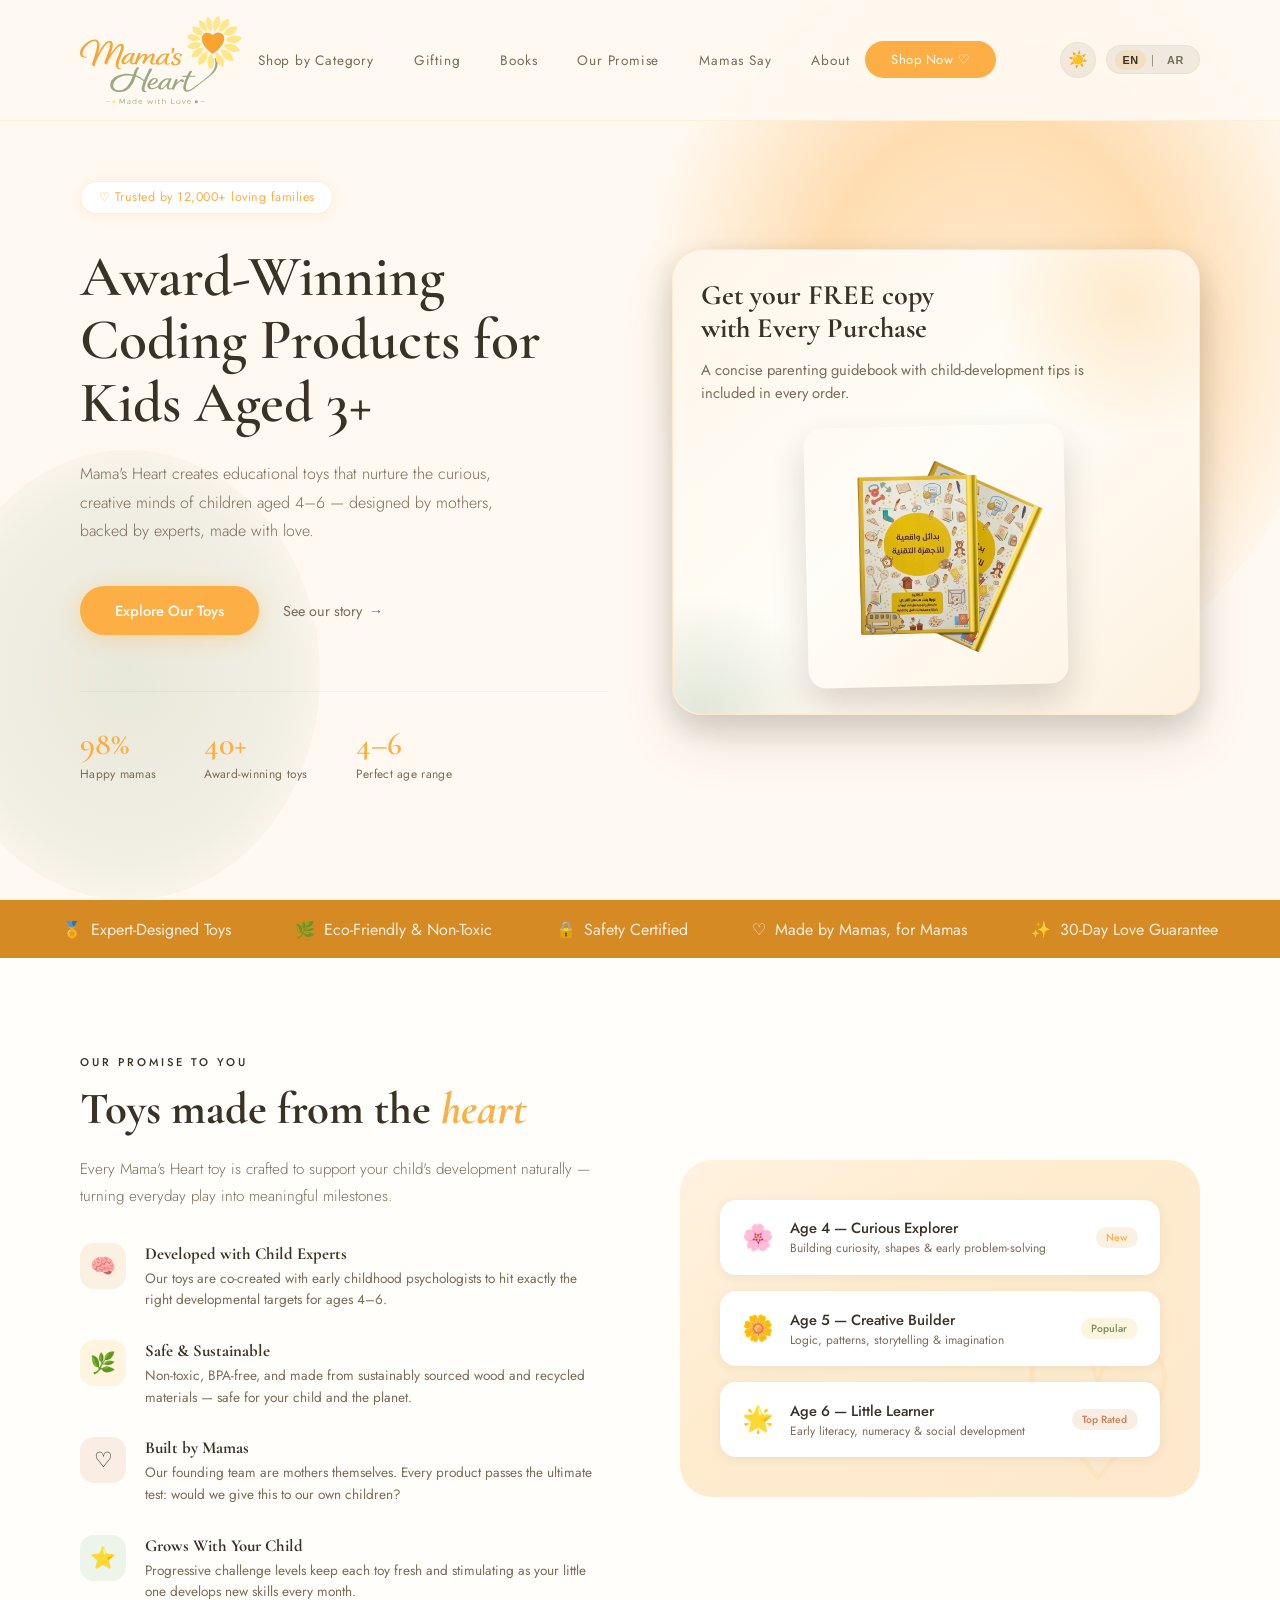
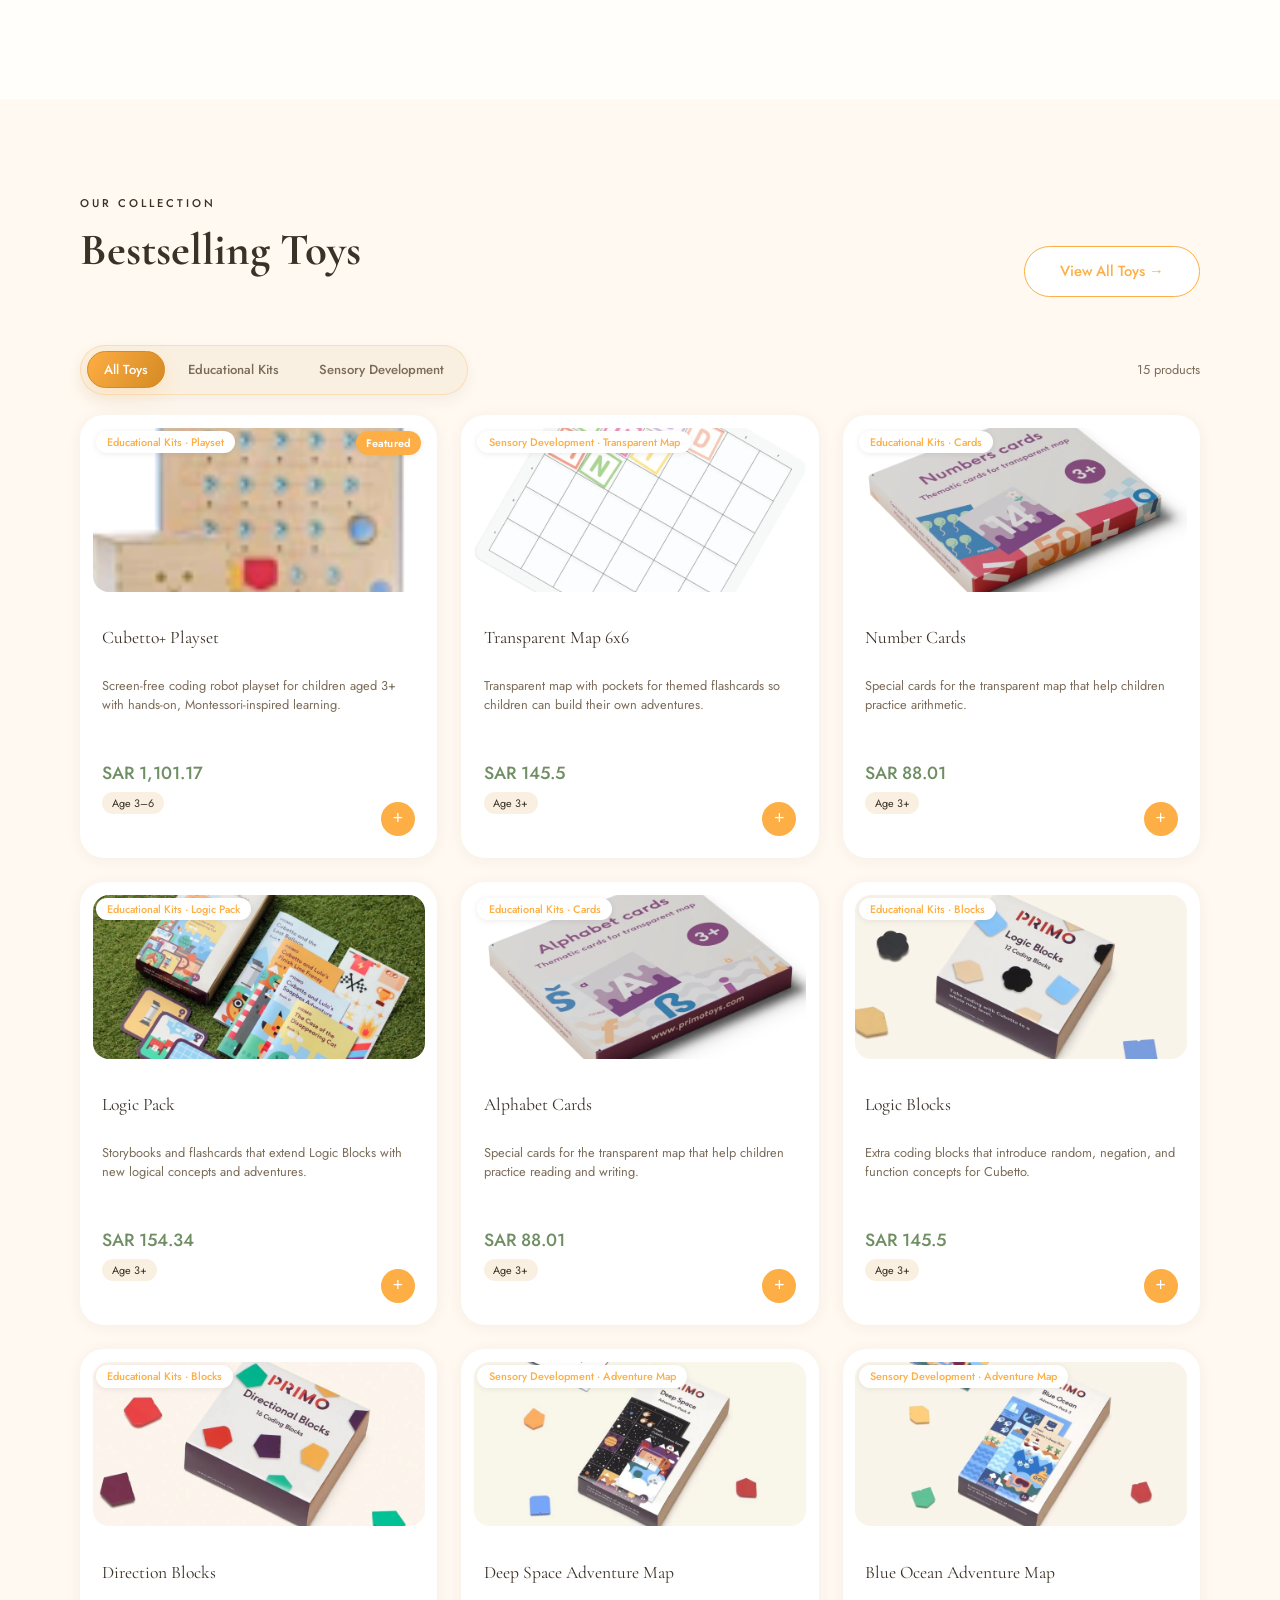
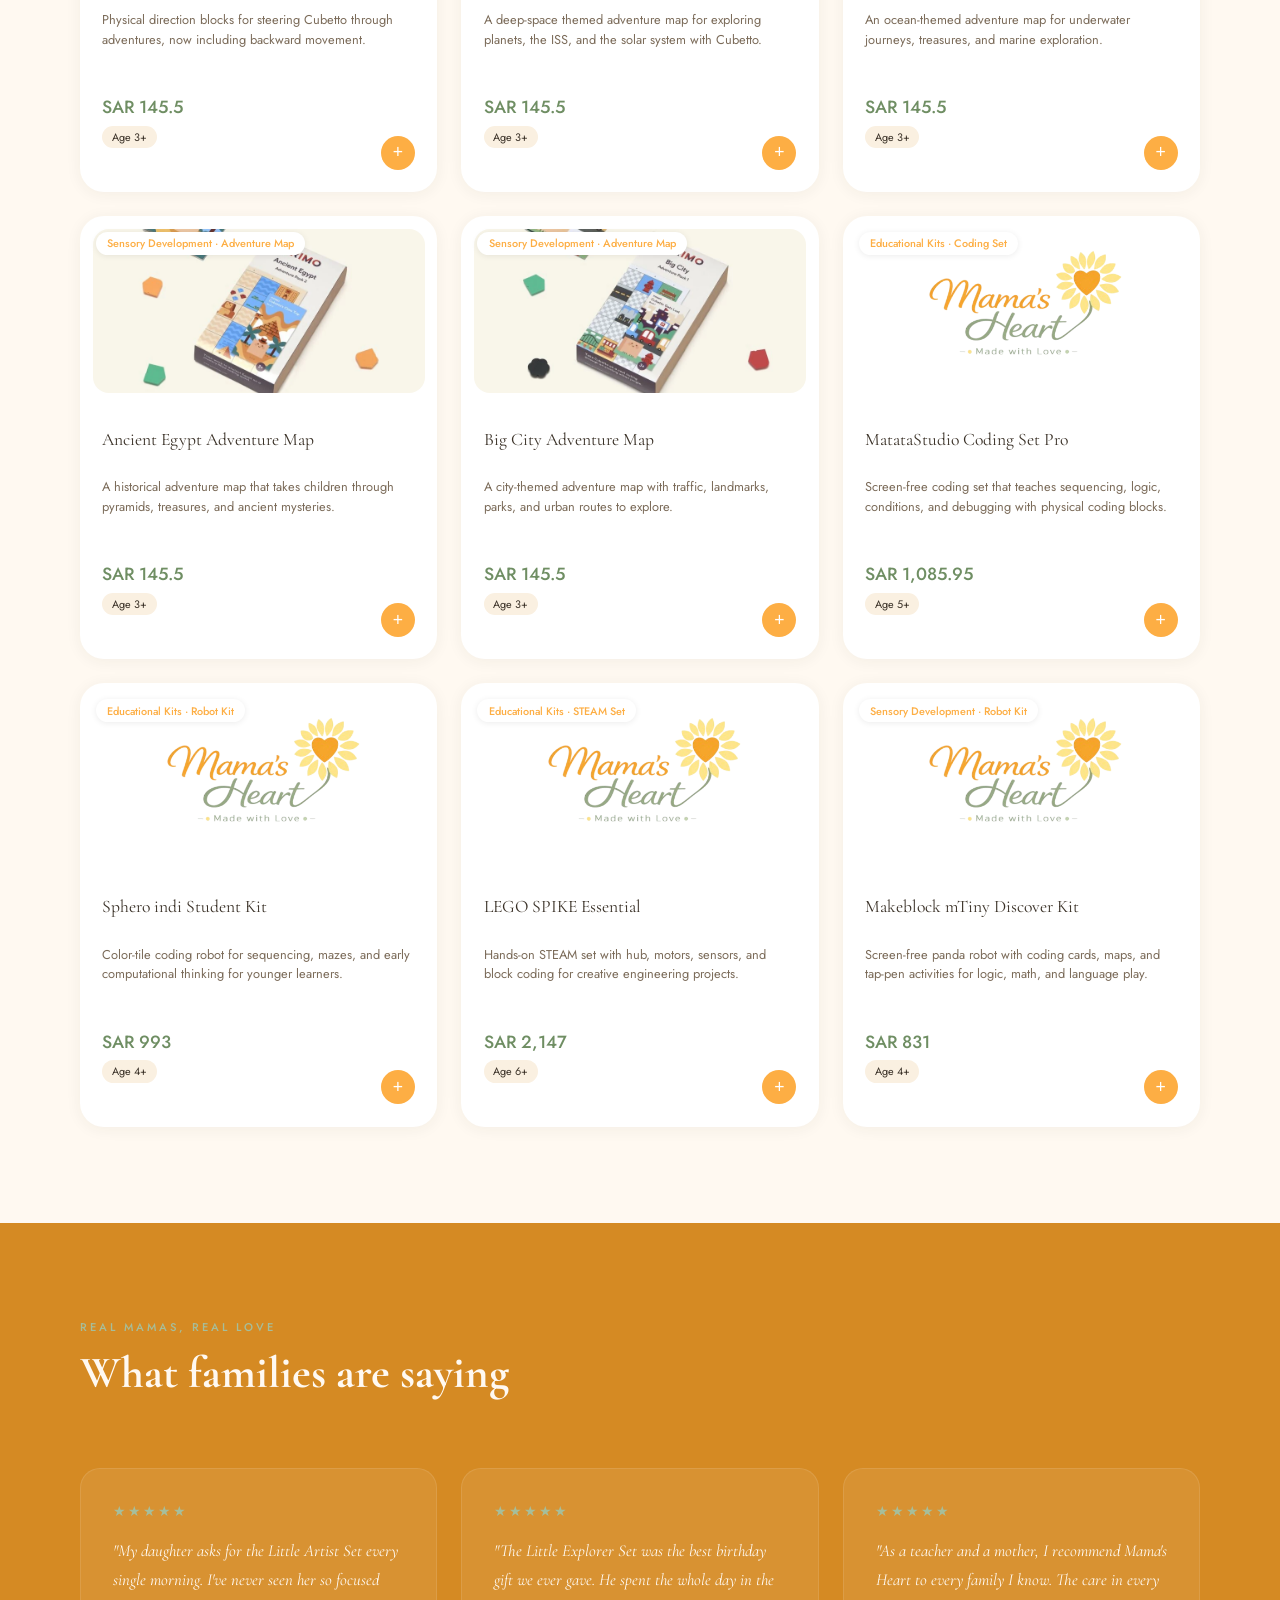
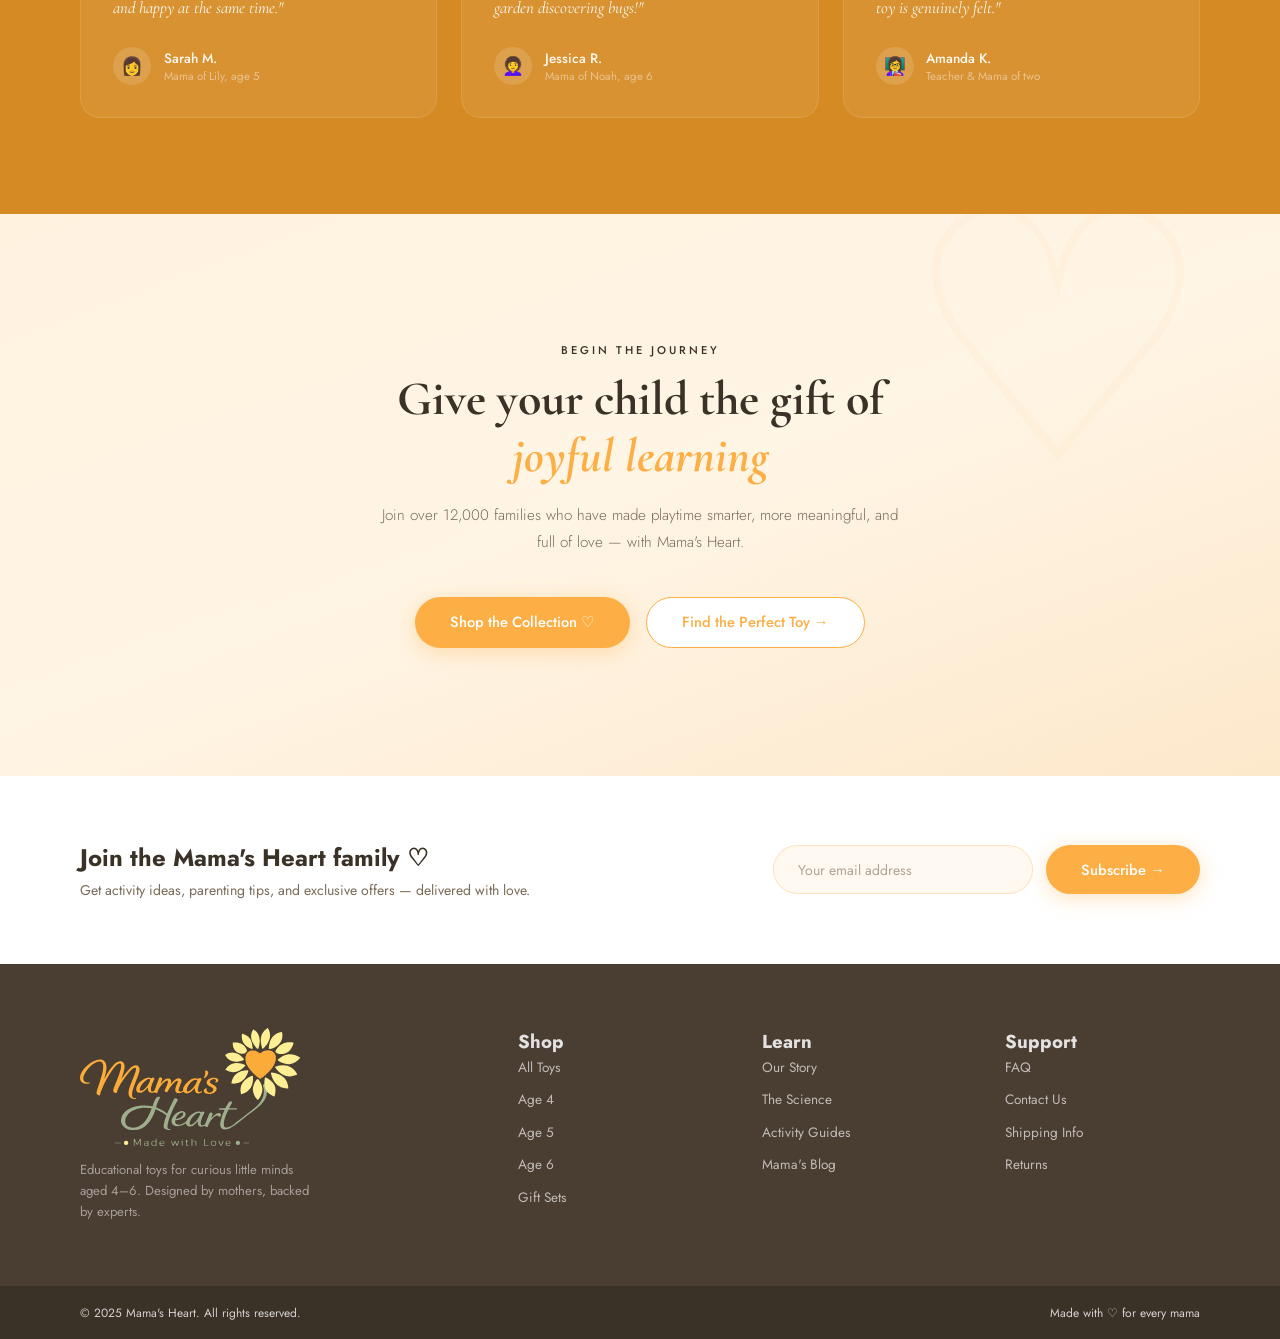
==== index.html @ 73efa69c "Make hero book promo content fully config/i18n-driven" ====
<!DOCTYPE html>
<html lang="en">
<head>
<meta charset="UTF-8"/>
<meta name="viewport" content="width=device-width, initial-scale=1.0"/>
<meta id="metaDescription" name="description" content="Mama's Heart creates expert-designed educational toys for children ages 4–6, made with love to support creativity, learning, and joyful development."/>
<meta id="metaOgTitle" property="og:title" content="Mama's Heart — Made with Love"/>
<meta id="metaOgDescription" property="og:description" content="Discover educational toys for ages 4–6 designed by mothers and backed by child development experts."/>
<meta property="og:type" content="website"/>
<meta property="og:url" content="https://mamas-heart-og.github.io/mamas-heart-og/"/>
<meta property="og:image" content="https://mamas-heart-og.github.io/mamas-heart-og/assets/img/og-cover.jpg"/>
<title id="pageTitle">Mama's Heart — Made with Love</title>
<link href="https://fonts.googleapis.com/css2?family=Cairo:wght@400;500;600;700&family=Cormorant+Garamond:ital,wght@0,400;0,600;1,400;1,600&family=Jost:wght@300;400;500&display=swap" rel="stylesheet"/>
<link rel="stylesheet" href="./assets/css/styles.css">
</head>
<body>

<!-- NAV -->
<nav>
  <!-- BRAND LOGO -->
  <div class="logo-svg">
    <div>
      <picture>
        <source srcset="./assets/img/logo/mama-heart-logo.svg" type="image/svg+xml">
        <img class="logo-img" src="./assets/img/logo/mama-heart-logo.png" alt="Mama's Heart logo">
      </picture>
    </div>
  </div>
  <ul class="nav-links">
    <li><a href="#products" data-i18n="nav.shopByCategory">Shop by Category</a></li>
    <li><a href="#products" data-i18n="nav.gifting">Gifting</a></li>
    <li><a href="#products" data-i18n="nav.books">Books</a></li>
    <li><a href="#why" data-i18n="nav.ourPromise">Our Promise</a></li>
    <li><a href="#testimonials" data-i18n="nav.mamasSay">Mamas Say</a></li>
    <li><a href="#cta" data-i18n="nav.about">About</a></li>
  </ul>
  <button class="nav-cta" data-i18n="nav.shopNow">Shop Now ♡</button>
  <div class="nav-utilities">
    <button class="dark-mode-toggle" id="darkModeToggle" aria-label="Toggle dark mode">
      <span class="toggle-icon">☀</span>
    </button>
    <div class="language-toggle" id="languageToggle" role="group" aria-label="Language switcher" data-i18n-aria-label="nav.languageSwitcher">
      <button class="language-option is-active" type="button" data-lang="en" aria-pressed="true">EN</button>
      <span aria-hidden="true">|</span>
      <button class="language-option" type="button" data-lang="ar" aria-pressed="false">AR</button>
    </div>
    <button class="hamburger" id="hamburger" aria-label="Open menu" data-i18n-aria-label="nav.openMenu">
      <span></span><span></span><span></span>
    </button>
  </div>
</nav>

<!-- MOBILE MENU -->
<div class="mobile-menu" id="mobileMenu">
  <a href="#products" class="mobile-link" data-i18n="nav.shopByCategory">Shop by Category</a>
  <a href="#products" class="mobile-link" data-i18n="nav.gifting">Gifting</a>
  <a href="#products" class="mobile-link" data-i18n="nav.books">Books</a>
  <a href="#why"      class="mobile-link" data-i18n="nav.ourPromise">Our Promise</a>
  <a href="#testimonials" class="mobile-link" data-i18n="nav.mamasSay">Mamas Say</a>
  <a href="#cta"      class="mobile-link" data-i18n="nav.about">About</a>
  <button class="btn-primary" data-i18n="nav.shopNow">Shop Now ♡</button>
</div>

<!-- HERO -->
<section class="hero">
  <div class="hero-content">
    <div class="hero-badge" data-i18n="hero.badge">♡ Trusted by 12,000+ loving families</div>
    <h1 data-i18n="hero.title">Award-Winning Coding Products for Kids Aged 3+</h1>
    <p class="hero-sub" data-i18n="hero.subtitle">Mama's Heart creates educational toys that nurture the curious, creative minds of children aged 4–6 — designed by mothers, backed by experts, made with love.</p>
    <div class="hero-actions">
      <button class="btn-primary" data-i18n="hero.actions.explore">Explore Our Toys</button>
      <button class="btn-ghost" data-i18n="hero.actions.story">See our story</button>
    </div>
    <div class="hero-stats">
      <div>
        <div class="stat-num">98%</div>
        <div class="stat-label" data-i18n="hero.stats.happyMamas">Happy mamas</div>
      </div>
      <div>
        <div class="stat-num">40+</div>
        <div class="stat-label" data-i18n="hero.stats.awardWinning">Award-winning toys</div>
      </div>
      <div>
        <div class="stat-num">4–6</div>
        <div class="stat-label" data-i18n="hero.stats.ageRange">Perfect age range</div>
      </div>
    </div>
  </div>

  <div id="heroBookPromo" class="hero-visual" role="complementary" data-i18n-aria-label="hero.freeBook.ariaLabel" aria-label="">
    <article class="hero-book-promo">
      <h2 class="hero-book-promo-title" data-i18n="hero.freeBook.title"></h2>
      <p id="heroBookPromoSubtitle" class="hero-book-promo-subtitle" data-i18n="hero.freeBook.subtitle"></p>
      <img
        id="heroBookPromoImage"
        class="hero-book-promo-image"
        src=""
        alt=""
        data-i18n-alt="hero.freeBook.imageAlt"
        loading="lazy"
      >
    </article>
  </div>
</section>

<!-- TRUST BAR -->
<div class="trust-bar">
  <div class="trust-item"><span>🏅</span> <span data-i18n="trust.expertDesigned">Expert-Designed Toys</span></div>
  <div class="trust-item"><span>🌿</span> <span data-i18n="trust.ecoFriendly">Eco-Friendly & Non-Toxic</span></div>
  <div class="trust-item"><span>🔒</span> <span data-i18n="trust.safetyCertified">Safety Certified</span></div>
  <div class="trust-item"><span>♡</span> <span data-i18n="trust.madeByMamas">Made by Mamas, for Mamas</span></div>
  <div class="trust-item"><span>✨</span> <span data-i18n="trust.guarantee">30-Day Love Guarantee</span></div>
</div>

<!-- WHY US -->
<section class="why-us" id="why">
  <div>
    <div class="section-tag" data-i18n="why.tag">Our Promise to You</div>
    <h2 class="section-title" data-i18n-html="why.title">Toys made from the <em class="accent-emphasis">heart</em></h2>
    <p class="section-sub" data-i18n="why.subtitle">Every Mama's Heart toy is crafted to support your child's development naturally — turning everyday play into meaningful milestones.</p>
    <div class="why-features">
      <div class="why-feature">
        <div class="why-icon mauve">🧠</div>
        <div>
          <h4 data-i18n="why.features.experts.title">Developed with Child Experts</h4>
          <p data-i18n="why.features.experts.description">Our toys are co-created with early childhood psychologists to hit exactly the right developmental targets for ages 4–6.</p>
        </div>
      </div>
      <div class="why-feature">
        <div class="why-icon gold">🌿</div>
        <div>
          <h4 data-i18n="why.features.safe.title">Safe & Sustainable</h4>
          <p data-i18n="why.features.safe.description">Non-toxic, BPA-free, and made from sustainably sourced wood and recycled materials — safe for your child and the planet.</p>
        </div>
      </div>
      <div class="why-feature">
        <div class="why-icon rose">♡</div>
        <div>
          <h4 data-i18n="why.features.built.title">Built by Mamas</h4>
          <p data-i18n="why.features.built.description">Our founding team are mothers themselves. Every product passes the ultimate test: would we give this to our own children?</p>
        </div>
      </div>
      <div class="why-feature">
        <div class="why-icon sage">⭐</div>
        <div>
          <h4 data-i18n="why.features.grows.title">Grows With Your Child</h4>
          <p data-i18n="why.features.grows.description">Progressive challenge levels keep each toy fresh and stimulating as your little one develops new skills every month.</p>
        </div>
      </div>
    </div>
  </div>
  <div class="why-visual">
    <div class="age-card">
      <div class="age-emoji">🌸</div>
      <div class="age-info">
        <h5 data-i18n="why.ages.age4.title">Age 4 — Curious Explorer</h5>
        <p data-i18n="why.ages.age4.description">Building curiosity, shapes & early problem-solving</p>
      </div>
      <div class="age-badge mauve" data-i18n="why.ages.age4.badge">New</div>
    </div>
    <div class="age-card">
      <div class="age-emoji">🌼</div>
      <div class="age-info">
        <h5 data-i18n="why.ages.age5.title">Age 5 — Creative Builder</h5>
        <p data-i18n="why.ages.age5.description">Logic, patterns, storytelling & imagination</p>
      </div>
      <div class="age-badge gold" data-i18n="why.ages.age5.badge">Popular</div>
    </div>
    <div class="age-card">
      <div class="age-emoji">🌟</div>
      <div class="age-info">
        <h5 data-i18n="why.ages.age6.title">Age 6 — Little Learner</h5>
        <p data-i18n="why.ages.age6.description">Early literacy, numeracy & social development</p>
      </div>
      <div class="age-badge rose" data-i18n="why.ages.age6.badge">Top Rated</div>
    </div>
  </div>
</section>

<!-- PRODUCTS -->
<section class="products" id="products">
  <div class="products-header">
    <div>
      <div class="section-tag" data-i18n="products.sectionTag">Our Collection</div>
      <h2 class="section-title" data-i18n="products.title">Bestselling Toys</h2>
    </div>
    <button class="btn-outline" data-i18n="products.viewAll">View All Toys →</button>
  </div>
  <div class="product-filter-shell">
    <div class="product-filters" id="productFilters" role="tablist" aria-label="Product categories" data-i18n-aria-label="products.categoriesLabel"></div>
    <span class="filter-count" id="filterCount" aria-live="polite"></span>
  </div>
  <!-- PRODUCTS GRID -->
  <div class="products-grid" id="productsGrid" aria-live="polite" aria-busy="true"></div>
</section>

<!-- TESTIMONIALS -->
<section class="testimonials" id="testimonials">
  <div class="t-header">
    <div>
      <div class="section-tag" data-i18n="testimonials.tag">Real Mamas, Real Love</div>
      <h2 class="section-title" data-i18n="testimonials.title">What families are saying</h2>
    </div>
  </div>
  <div class="testimonials-grid">
    <div class="testimonial-card">
      <div class="stars">★★★★★</div>
      <div class="testimonial-text" data-i18n="testimonials.items.sarah.text">"My daughter asks for the Little Artist Set every single morning. I've never seen her so focused and happy at the same time."</div>
      <div class="testimonial-author">
        <div class="author-avatar">👩</div>
        <div><div class="author-name">Sarah M.</div><div class="author-role" data-i18n="testimonials.items.sarah.role">Mama of Lily, age 5</div></div>
      </div>
    </div>
    <div class="testimonial-card">
      <div class="stars">★★★★★</div>
      <div class="testimonial-text" data-i18n="testimonials.items.jessica.text">"The Little Explorer Set was the best birthday gift we ever gave. He spent the whole day in the garden discovering bugs!"</div>
      <div class="testimonial-author">
        <div class="author-avatar">👩‍🦱</div>
        <div><div class="author-name">Jessica R.</div><div class="author-role" data-i18n="testimonials.items.jessica.role">Mama of Noah, age 6</div></div>
      </div>
    </div>
    <div class="testimonial-card">
      <div class="stars">★★★★★</div>
      <div class="testimonial-text" data-i18n="testimonials.items.amanda.text">"As a teacher and a mother, I recommend Mama's Heart to every family I know. The care in every toy is genuinely felt."</div>
      <div class="testimonial-author">
        <div class="author-avatar">👩‍🏫</div>
        <div><div class="author-name">Amanda K.</div><div class="author-role" data-i18n="testimonials.items.amanda.role">Teacher & Mama of two</div></div>
      </div>
    </div>
  </div>
</section>

<!-- CTA -->
<section class="cta-section" id="cta">
  <div class="section-tag" data-i18n="cta.tag">Begin the journey</div>
  <h2 class="section-title" data-i18n-html="cta.title">Give your child the gift of <em class="accent-emphasis">joyful learning</em></h2>
  <p class="section-sub" data-i18n="cta.subtitle">Join over 12,000 families who have made playtime smarter, more meaningful, and full of love — with Mama's Heart.</p>
  <div class="cta-actions">
    <button class="btn-primary" data-i18n="cta.actions.shop">Shop the Collection ♡</button>
    <button class="btn-outline" data-i18n="cta.actions.find">Find the Perfect Toy →</button>
  </div>
</section>

<!-- NEWSLETTER -->
<div class="newsletter">
  <div>
    <h2 data-i18n="newsletter.title">Join the Mama's Heart family ♡</h2>
    <p data-i18n="newsletter.subtitle">Get activity ideas, parenting tips, and exclusive offers — delivered with love.</p>
  </div>
  <div class="newsletter-form">
    <input type="email" placeholder="Your email address" data-i18n-placeholder="newsletter.emailPlaceholder"/>
    <button class="btn-primary newsletter-subscribe" data-i18n="newsletter.subscribe">Subscribe →</button>
  </div>
</div>

<!-- FOOTER -->
<footer>
  <div class="footer-brand">
    <picture>
          <source srcset="./assets/img/logo/mama-heart-logo.svg" type="image/svg+xml">
          <img class="logo-img logo-img-footer" src="./assets/img/logo/mama-heart-logo.png" alt="Mama's Heart logo">
        </picture>
    <p data-i18n="footer.description">Educational toys for curious little minds aged 4–6. Designed by mothers, backed by experts.</p>
  </div>
  <div class="footer-col">
    <h3 data-i18n="footer.shop.title">Shop</h3>
    <ul>
      <li><a href="#products" data-i18n="footer.shop.allToys">All Toys</a></li>
      <li><a href="#products" data-i18n="footer.shop.age4">Age 4</a></li>
      <li><a href="#products" data-i18n="footer.shop.age5">Age 5</a></li>
      <li><a href="#products" data-i18n="footer.shop.age6">Age 6</a></li>
      <li><a href="#products" data-i18n="footer.shop.giftSets">Gift Sets</a></li>
    </ul>
  </div>
  <div class="footer-col">
    <h3 data-i18n="footer.learn.title">Learn</h3>
    <ul>
      <li><a href="#cta" data-i18n="footer.learn.ourStory">Our Story</a></li>
      <li><a href="#why" data-i18n="footer.learn.theScience">The Science</a></li>
      <li><a href="#cta" data-i18n="footer.learn.activityGuides">Activity Guides</a></li>
      <li><a href="#testimonials" data-i18n="footer.learn.blog">Mama's Blog</a></li>
    </ul>
  </div>
  <div class="footer-col">
    <h3 data-i18n="footer.support.title">Support</h3>
    <ul>
      <li><a href="#cta" data-i18n="footer.support.faq">FAQ</a></li>
      <li><a href="#cta" data-i18n="footer.support.contact">Contact Us</a></li>
      <li><a href="#cta" data-i18n="footer.support.shipping">Shipping Info</a></li>
      <li><a href="#cta" data-i18n="footer.support.returns">Returns</a></li>
    </ul>
  </div>
</footer>
<div class="footer-bottom">
  <p data-i18n="footer.bottom.rights">© 2025 Mama's Heart. All rights reserved.</p>
  <p class="footer-hearts" data-i18n="footer.bottom.madeWithLove">Made with ♡ for every mama</p>
</div>


  <script src="./assets/js/main.js" defer></script>
</body>
</html>
---- assets/css/styles.css ----
:root {
    /* Brand — Sunflower Orange + subtle logo green */
    --brand-primary: #FDAE44;
    --brand-primary-dark: #D58A23;
    --brand-primary-light: #FFD08A;
    --brand-accent: #6F8E63;
    --brand-accent-light: #A6BE9B;
    --brand-rose: #CE7D58;

    /* Neutrals */
    --neutral-cream: #FFF9F1;
    --neutral-warm-white: #FFFEFB;
    --neutral-white: #FFFFFF;
    --neutral-blush: #FAF0E1;
    --neutral-ink: #3A3127;
    --neutral-ink-soft: #7B6B59;

    /* Semantic text/background tokens */
    --text-primary: var(--neutral-ink);
    --text-secondary: var(--neutral-ink-soft);
    --text-on-dark: #FFFFFF;
    --bg-page: var(--neutral-cream);
    --bg-surface: var(--neutral-white);
    --bg-surface-warm: var(--neutral-warm-white);
    --bg-section-muted: var(--neutral-blush);
    --border-subtle: rgba(253,174,68,0.14);
    --border-soft: rgba(253,174,68,0.22);
    --border-input: rgba(253,174,68,0.28);
    --overlay-brand-soft: rgba(253,174,68,0.11);
    --overlay-brand-medium: rgba(253,174,68,0.18);
    --overlay-brand-strong: rgba(253,174,68,0.35);
    --overlay-brand-deep: rgba(213,138,35,0.3);
    --overlay-brand-hero: rgba(255,249,241,0.92);
    --overlay-brand-glow: rgba(253,174,68,0.09);
    --overlay-dark-soft: rgba(58,49,39,0.08);
    --overlay-dark-card: rgba(58,49,39,0.07);
    --overlay-dark-medium: rgba(58,49,39,0.14);
    --overlay-dark-light: rgba(58,49,39,0.06);
    --overlay-dark-strong: rgba(58,49,39,0.13);
    --overlay-white-soft: rgba(255,255,255,0.07);
    --overlay-white-border: rgba(255,255,255,0.1);
    --overlay-white-hover: rgba(255,255,255,0.12);
    --overlay-white-chip: rgba(255,255,255,0.13);
    --overlay-surface-shadow: rgba(0,0,0,0.08);
    --overlay-black-soft: rgba(0,0,0,0.25);
    --text-on-dark-muted: rgba(255,255,255,0.85);
    --text-on-dark-subtle: rgba(255,255,255,0.65);
    --text-on-dark-faint: rgba(255,255,255,0.5);
    --text-on-dark-softer: rgba(255,255,255,0.45);
    --text-on-dark-dim: rgba(255,255,255,0.4);
    --text-on-dark-quiet: rgba(255,255,255,0.3);
    --text-on-dark-section: rgba(255,255,255,0.7);

    --hero-glow-primary: #FFECCF;
    --hero-glow-secondary: #FFDDB1;
    --hero-accent-soft: rgba(111,142,99,0.16);
    --hero-accent-faint: rgba(111,142,99,0.09);
    --badge-mauve-bg: #FBF1E2;
    --badge-gold-bg: #FFF4DE;
    --badge-rose-bg: #FAEDE4;
    --badge-sage-bg: #EDF4E9;
    --gradient-warm-start: #FFF2DF;
    --gradient-warm-end: #FDE8CB;
    --cta-gradient-mid: #FFF5E5;
    --product-p1-start: #FFF0DD;
    --product-p1-end: #FFE2C0;
    --product-p2-start: #FFF5E8;
    --product-p2-end: #FFECD4;
    --product-p3-start: #F4F6EC;
    --product-p3-end: #E8EEDC;
    --product-p4-start: #EEF5EE;
    --product-p4-end: #DDEADB;
    --product-p5-start: #FAEFE5;
    --product-p5-end: #F3DEC9;
    --product-p6-start: #F6F8ED;
    --product-p6-end: #E7EDD9;
    --footer-bg: #4A3D32;
    --footer-bottom-bg: #3A3127;
    --footer-bottom-text: rgba(255,255,255,0.78);
    --theme-toggle-dark-bg: rgba(255, 236, 207, 0.18);
    --theme-toggle-dark-border: rgba(255, 208, 138, 0.62);
    --theme-toggle-dark-ring: rgba(255, 208, 138, 0.28);
    --theme-toggle-dark-glow: rgba(255, 221, 177, 0.18);
    --theme-toggle-dark-hover-bg: rgba(255, 236, 207, 0.26);
    --theme-toggle-dark-hover-border: rgba(255, 208, 138, 0.8);
    --theme-toggle-dark-icon: #fff4da;
    --theme-toggle-dark-outline: #ffe0ad;
    --theme-toggle-dark-focus-shadow-base: rgba(52, 42, 32, 0.55);
    --theme-toggle-dark-focus-shadow-ring: rgba(255, 208, 138, 0.48);
    --theme-toggle-dark-focus-shadow-glow: rgba(255, 221, 177, 0.28);
    --language-toggle-dark-bg: rgba(255, 236, 207, 0.18);
    --language-toggle-dark-border: rgba(255, 208, 138, 0.62);
    --language-toggle-dark-ring: rgba(255, 208, 138, 0.2);
    --language-toggle-dark-separator: rgba(255, 255, 255, 0.7);
    --language-toggle-dark-text: rgba(255, 255, 255, 0.85);
    --language-toggle-dark-hover-bg: rgba(255, 236, 207, 0.18);
    --language-toggle-dark-active-bg: rgba(255, 208, 138, 0.42);
    --language-toggle-dark-active-text: #fff6e4;
    --mobile-menu-overlay-bg: rgba(255, 254, 251, 0.98);
    --mobile-menu-overlay-border: rgba(58,49,39,0.08);
    --mobile-menu-link-color: #2e261d;
    --mobile-menu-link-hover: #9f6514;
    --mobile-menu-link-active: #75470b;
    --mobile-menu-focus-ring: rgba(253, 174, 68, 0.5);
    --mobile-menu-focus-shadow: rgba(253, 174, 68, 0.24);

    --promo-surface-start: #FFF6EA;
    --promo-surface-mid: #FFFDF7;
    --promo-surface-end: #FDF1DF;
    --promo-glow-primary: rgba(253,174,68,0.24);
    --promo-glow-accent: rgba(111,142,99,0.2);
    --promo-shadow: rgba(58,49,39,0.18);
    --promo-shadow-soft: rgba(58,49,39,0.1);
    --font-body-latin: 'Jost', 'Segoe UI', Tahoma, Arial, sans-serif;
    --font-heading-latin: 'Cormorant Garamond', serif;
    --font-body-arabic: 'Cairo', 'Noto Naskh Arabic', 'Noto Sans Arabic', 'Segoe UI', Tahoma, Arial, sans-serif;
  }


  /* ── DARK MODE OVERRIDES ── */
  html[data-theme="dark"] {
    --brand-primary: #FFBE63;
    --brand-primary-dark: #E39A33;
    --brand-primary-light: #FFD99C;
    --brand-accent: #8DB989;
    --brand-accent-light: #BED7B5;
    --brand-rose: #E39A86;

    --neutral-cream: #141624;
    --neutral-warm-white: #1B1B2B;
    --neutral-white: #232234;
    --neutral-blush: #1B1A2A;
    --neutral-ink: #F4EEFF;
    --neutral-ink-soft: #D1C3EA;

    --text-primary: var(--neutral-ink);
    --text-secondary: var(--neutral-ink-soft);
    --bg-page: var(--neutral-cream);
    --bg-surface: var(--neutral-white);
    --bg-surface-warm: var(--neutral-warm-white);
    --bg-section-muted: var(--neutral-blush);

    --border-subtle: rgba(255,190,99,0.22);
    --border-soft: rgba(255,190,99,0.32);
    --border-input: rgba(255,190,99,0.40);
    --overlay-brand-hero: rgba(20,22,36,0.84);
    --overlay-brand-soft: rgba(255,190,99,0.16);
    --overlay-brand-medium: rgba(255,190,99,0.25);
    --overlay-brand-strong: rgba(255,190,99,0.42);
    --overlay-brand-deep: rgba(227,154,51,0.36);
    --overlay-brand-glow: rgba(255,190,99,0.14);
    --overlay-dark-soft: rgba(255,255,255,0.06);
    --overlay-dark-card: rgba(255,255,255,0.05);
    --overlay-dark-medium: rgba(255,255,255,0.10);
    --overlay-dark-light: rgba(255,255,255,0.04);
    --overlay-dark-strong: rgba(255,255,255,0.09);
    --overlay-surface-shadow: rgba(0,0,0,0.35);
    --overlay-black-soft: rgba(9,12,24,0.86);
    --text-on-dark-muted: rgba(255,255,255,0.92);
    --text-on-dark-subtle: rgba(255,255,255,0.78);
    --text-on-dark-faint: rgba(255,255,255,0.66);
    --text-on-dark-softer: rgba(255,255,255,0.58);
    --text-on-dark-dim: rgba(255,255,255,0.53);
    --text-on-dark-quiet: rgba(255,255,255,0.72);
    --text-on-dark-section: rgba(255,255,255,0.84);

    --hero-glow-primary: #2C2953;
    --hero-glow-secondary: #3A3368;
    --hero-accent-soft: rgba(141,185,137,0.24);
    --hero-accent-faint: rgba(141,185,137,0.13);
    --badge-mauve-bg: #352C58;
    --badge-gold-bg: #453351;
    --badge-rose-bg: #4A2F49;
    --badge-sage-bg: #263C3A;

    --gradient-warm-start: #2E274C;
    --gradient-warm-end: #49385E;
    --cta-gradient-mid: #5E4166;
    --product-p1-start: #332957;
    --product-p1-end: #59406A;
    --product-p2-start: #2D2A56;
    --product-p2-end: #50466A;
    --product-p3-start: #233246;
    --product-p3-end: #2F4B5D;
    --product-p4-start: #223A40;
    --product-p4-end: #2E5A5A;
    --product-p5-start: #3A284D;
    --product-p5-end: #68446B;
    --product-p6-start: #253548;
    --product-p6-end: #365B67;
    --footer-bg: #191D34;
    --footer-bottom-bg: #0B1020;
    --footer-bottom-text: rgba(241,236,255,0.82);

    --theme-toggle-dark-bg: rgba(255, 236, 207, 0.18);
    --theme-toggle-dark-border: rgba(255, 208, 138, 0.62);
    --theme-toggle-dark-ring: rgba(255, 208, 138, 0.28);
    --theme-toggle-dark-glow: rgba(255, 221, 177, 0.18);
    --theme-toggle-dark-hover-bg: rgba(255, 236, 207, 0.26);
    --theme-toggle-dark-hover-border: rgba(255, 208, 138, 0.8);
    --theme-toggle-dark-icon: #fff4da;
    --theme-toggle-dark-outline: #ffe0ad;
    --theme-toggle-dark-focus-shadow-base: rgba(52, 42, 32, 0.55);
    --theme-toggle-dark-focus-shadow-ring: rgba(255, 208, 138, 0.48);
    --theme-toggle-dark-focus-shadow-glow: rgba(255, 221, 177, 0.28);
    --language-toggle-dark-bg: rgba(255, 236, 207, 0.18);
    --language-toggle-dark-border: rgba(255, 208, 138, 0.62);
    --language-toggle-dark-ring: rgba(255, 208, 138, 0.2);
    --language-toggle-dark-separator: rgba(255, 255, 255, 0.7);
    --language-toggle-dark-text: rgba(255, 255, 255, 0.85);
    --language-toggle-dark-hover-bg: rgba(255, 236, 207, 0.18);
    --language-toggle-dark-active-bg: rgba(255, 208, 138, 0.42);
    --language-toggle-dark-active-text: #fff6e4;
    --mobile-menu-overlay-bg: rgba(9, 12, 24, 0.95);
    --mobile-menu-overlay-border: rgba(255,255,255,0.12);
    --mobile-menu-link-color: #fff5de;
    --mobile-menu-link-hover: #ffd794;
    --mobile-menu-link-active: #ffbe63;
    --mobile-menu-focus-ring: rgba(255, 208, 138, 0.72);
    --mobile-menu-focus-shadow: rgba(255, 190, 99, 0.3);

    --promo-surface-start: #232844;
    --promo-surface-mid: #28263E;
    --promo-surface-end: #322742;
    --promo-glow-primary: rgba(255,190,99,0.24);
    --promo-glow-accent: rgba(141,185,137,0.22);
    --promo-shadow: rgba(2,4,12,0.6);
    --promo-shadow-soft: rgba(2,4,12,0.42);
  }

  * { margin:0; padding:0; box-sizing:border-box; }
  html { scroll-behavior:smooth; }

  body {
    font-family: var(--font-body-latin);
    background: var(--bg-page);
    color: var(--text-primary);
    overflow-x: hidden;
    text-align: start;
  }

  /* ── LOGO ── */
  .logo-svg {
    display: inline-flex;
    align-items: center;
    gap: 0.5rem;
  }
  .logo-img {
    width: 162px;
    height: auto;
    display: block;
    object-fit: contain;
  }
  .logo-text-main {
    font-family: var(--font-heading-latin);
    font-style: italic;
    font-size: 1.5rem;
    color: var(--brand-primary);
    line-height: 1;
  }
  .logo-text-main .heart-accent { color: var(--brand-accent); }

  /* ── NAV ── */
  nav {
    position: fixed; top:0; inset-inline:0; z-index:1200;
    display: flex; align-items: center; justify-content: space-between;
    gap: 1rem;
    padding: 1rem 5rem;
    background: var(--overlay-brand-hero);
    backdrop-filter: blur(14px);
    border-bottom: 1px solid var(--border-subtle);
  }
  .nav-links { display:flex; gap:2.5rem; list-style:none; }
  .nav-links a {
    text-decoration:none; color:var(--text-secondary);
    font-size:0.85rem; font-weight:400; letter-spacing:0.8px;
    transition:color 0.2s;
  }
  .nav-links a:hover { color:var(--brand-primary); }
  .nav-cta {
    background: var(--brand-primary); color:var(--text-on-dark);
    border:none; padding:0.55rem 1.6rem;
    border-radius:50px; font-family:'Jost',sans-serif;
    font-size:0.82rem; letter-spacing:0.5px; cursor:pointer;
    transition: background 0.2s, transform 0.15s;
  }
  .nav-cta:hover { background:var(--brand-primary-dark); transform:translateY(-1px); }
  .nav-utilities {
    display:flex;
    align-items:center;
    gap:0.65rem;
    margin-inline-start:auto;
  }

  .language-toggle {
    display: inline-flex;
    align-items: center;
    gap: 0.35rem;
    padding: 0.24rem 0.5rem;
    border-radius: 999px;
    border: 1px solid var(--border-subtle);
    background: var(--overlay-dark-soft);
    direction: ltr;
    flex-shrink: 0;
  }
  .language-toggle > span {
    color: var(--text-secondary);
    font-size: 0.72rem;
    opacity: 0.8;
  }
  .language-option {
    appearance: none;
    border: none;
    background: transparent;
    color: var(--text-secondary);
    border-radius: 999px;
    padding: 0.24rem 0.45rem;
    cursor: pointer;
    font-size: 0.68rem;
    font-weight: 600;
    letter-spacing: 0.5px;
    transition: background 0.2s, color 0.2s;
  }
  .language-option:hover {
    color: var(--text-primary);
    background: var(--overlay-brand-soft);
  }
  .language-option.is-active {
    color: var(--text-primary);
    background: var(--overlay-brand-medium);
  }
  .language-option:focus-visible {
    outline: 2px solid var(--brand-primary);
    outline-offset: 2px;
  }


  /* ── HERO ── */
  .hero {
    min-height: 100vh;
    display: grid;
    grid-template-columns: 1fr 1fr;
    align-items: center;
    padding: 8rem 5rem 4rem;
    position: relative;
    overflow: hidden;
    gap: 4rem;
  }

  /* Soft background shapes */
  .hero::before {
    content:'';
    position:absolute; top:-10%; inset-inline-end:-5%;
    width:55vw; height:90vh;
    background: radial-gradient(ellipse at center, var(--hero-glow-primary) 0%, var(--hero-glow-secondary) 35%, transparent 70%);
    border-radius: 55% 45% 60% 40%;
    animation: drift 10s ease-in-out infinite;
    z-index:0;
  }
  .hero::after {
    content:'';
    position:absolute; bottom:0; inset-inline-start:-5%;
    width:30vw; height:50vh;
    background: radial-gradient(ellipse, var(--hero-accent-soft) 0%, var(--hero-accent-faint) 60%, transparent 80%);
    border-radius: 50%;
    z-index:0;
  }
  @keyframes drift {
    0%,100% { transform: translateY(0) rotate(0deg); }
    50% { transform: translateY(-18px) rotate(2deg); }
  }

  .hero-content { position:relative; z-index:1; }

  .hero-badge {
    display:inline-flex; align-items:center; gap:0.5rem;
    background:var(--bg-surface); color:var(--brand-primary);
    padding:0.4rem 1.1rem; border-radius:50px;
    font-size:0.78rem; letter-spacing:0.5px;
    border: 1px solid var(--border-soft);
    margin-bottom:2rem;
    box-shadow: 0 2px 12px var(--border-subtle);
    animation: fadeUp 0.6s ease both;
  }

  h1 {
    font-family:var(--font-heading-latin);
    font-size: clamp(2.8rem, 4.5vw, 4rem);
    font-weight:600; line-height:1.1;
    color:var(--text-primary);
    margin-bottom:1.5rem;
    animation: fadeUp 0.6s 0.1s ease both;
  }
  h1 em { font-style:italic; color:var(--brand-primary); }
  h1 .gold { color:var(--brand-accent); font-style:italic; }

  .hero-sub {
    font-size:1rem; color:var(--text-secondary);
    line-height:1.8; max-width:440px;
    margin-bottom:2.5rem; font-weight:300;
    animation: fadeUp 0.6s 0.2s ease both;
  }

  .hero-actions {
    display:flex; align-items:center; gap:1.5rem;
    animation: fadeUp 0.6s 0.3s ease both;
  }
  .btn-primary {
    background:var(--brand-primary); color:var(--text-on-dark);
    border:none; padding:0.85rem 2.2rem;
    border-radius:50px; font-family:'Jost',sans-serif;
    font-size:0.92rem; font-weight:500; cursor:pointer;
    transition:all 0.2s;
    box-shadow:0 4px 20px var(--overlay-brand-strong);
  }
  .btn-primary:hover { background:var(--brand-primary-dark); transform:translateY(-2px); box-shadow:0 8px 28px var(--overlay-brand-deep); }
  .btn-ghost {
    background:none; border:none;
    color:var(--text-secondary); font-family:'Jost',sans-serif;
    font-size:0.9rem; cursor:pointer;
    display:flex; align-items:center; gap:0.4rem;
    transition:color 0.2s;
  }
  .btn-ghost:hover { color:var(--brand-primary); }
  .btn-ghost::after { content:'→'; transition:transform 0.2s; }
  .btn-ghost:hover::after { transform:translateX(4px); }

  .hero-stats {
    display:flex; gap:3rem; margin-top:3.5rem;
    animation: fadeUp 0.6s 0.4s ease both;
    padding-top:2rem;
    border-top:1px solid var(--overlay-brand-medium);
  }
  .stat-num {
    font-family:var(--font-heading-latin);
    font-size:2rem; color:var(--brand-primary); font-weight:600;
  }
  .stat-label { font-size:0.75rem; color:var(--text-secondary); margin-top:0.1rem; letter-spacing:0.3px; }

  /* Hero right — promotional book feature */
  .hero-visual {
    position:relative; z-index:1;
    animation: fadeUp 0.6s 0.15s ease both;
  }
  .hero-book-promo {
    position: relative;
    isolation: isolate;
    overflow: hidden;
    background: linear-gradient(138deg, var(--promo-surface-start) 0%, var(--promo-surface-mid) 50%, var(--promo-surface-end) 100%);
    border: 1px solid var(--border-soft);
    border-radius: 30px;
    box-shadow:
      0 28px 56px var(--promo-shadow-soft),
      0 12px 30px var(--promo-shadow);
    padding: clamp(1.35rem, 2.2vw, 2.05rem);
    display: flex;
    flex-direction: column;
    align-items: flex-start;
    gap: 0.85rem;
    max-width: min(560px, 100%);
    margin-inline: auto;
  }
  .hero-book-promo::before,
  .hero-book-promo::after {
    content: "";
    position: absolute;
    pointer-events: none;
    z-index: -1;
    border-radius: 999px;
  }
  .hero-book-promo::before {
    width: min(66%, 270px);
    aspect-ratio: 1;
    inset-block-start: -18%;
    inset-inline-end: -12%;
    background: radial-gradient(circle at 50% 50%, var(--promo-glow-primary) 0%, transparent 72%);
  }
  .hero-book-promo::after {
    width: min(55%, 230px);
    aspect-ratio: 1;
    inset-block-end: -24%;
    inset-inline-start: -16%;
    background: radial-gradient(circle at 50% 50%, var(--promo-glow-accent) 0%, transparent 72%);
  }
  .hero-book-promo-title {
    grid-area: title;
    font-family: var(--font-heading-latin);
    font-size: clamp(1.35rem, 2.2vw, 1.78rem);
    color: var(--text-primary);
    line-height: 1.18;
    margin: 0;
    max-width: 22ch;
    text-wrap: balance;
  }
  .hero-book-promo-subtitle {
    font-size: clamp(0.92rem, 1.12vw, 1.02rem);
    color: var(--text-secondary);
    line-height: 1.62;
    margin: 0;
    max-width: 44ch;
  }
  .hero-book-promo-image {
    width: min(100%, 260px);
    max-width: 100%;
    max-height: 320px;
    border-radius: 18px;
    box-shadow:
      0 18px 34px var(--promo-shadow),
      0 0 0 1px var(--overlay-white-border);
    object-fit: contain;
    align-self: center;
    margin-block-start: 0.35rem;
    transform: rotate(-1.25deg) translateY(1px);
    transform-origin: center;
  }
  .toy-card {
    background:var(--bg-surface); border-radius:20px;
    padding:1.4rem;
    box-shadow:0 4px 24px var(--overlay-dark-soft);
    transition:transform 0.3s, box-shadow 0.3s;
    cursor:pointer;
    display: flex;
    flex-direction: column;
    min-height: 320px;
    height: 100%;
  }
  .toy-card:hover { transform:translateY(-6px); box-shadow:0 12px 36px var(--overlay-dark-medium); }
  .toy-thumb {
    width: 100%;
    height: 150px;
    object-fit: cover;
    border-radius: 14px;
    margin-bottom: 0.7rem;
    box-shadow: 0 3px 12px var(--overlay-dark-light);
  }
  .toy-icon { font-size:2.6rem; margin-bottom:0.7rem; }
  .toy-card-name {
    font-family:var(--font-heading-latin);
    font-size:1rem; color:var(--text-primary); margin-bottom:0.3rem;
    min-height: 2.6rem;
  }
  .toy-card-age {
    font-size:0.7rem; color:var(--text-secondary);
    background:var(--overlay-brand-soft);
    display:inline-block; padding:0.2rem 0.6rem; border-radius:50px;
  }
  @keyframes fadeUp {
    from { opacity:0; transform:translateY(22px); }
    to   { opacity:1; transform:translateY(0); }
  }


  /* ── DARK MODE TOGGLE BUTTON ── */
  .dark-mode-toggle {
    background: var(--overlay-dark-soft);
    border: 1px solid var(--border-subtle);
    border-radius: 50%;
    width: 36px;
    height: 36px;
    display: inline-flex;
    align-items: center;
    justify-content: center;
    cursor: pointer;
    font-size: 1rem;
    color: var(--text-primary);
    transition: background 0.2s, border-color 0.2s;
    flex-shrink: 0;
  }
  .dark-mode-toggle:hover {
    background: var(--overlay-brand-soft);
    border-color: var(--brand-primary);
  }
  .dark-mode-toggle:focus-visible {
    outline: 2px solid var(--brand-primary);
    outline-offset: 2px;
    box-shadow: 0 0 0 3px var(--overlay-brand-glow);
  }
  html[data-theme="dark"] .dark-mode-toggle {
    background: var(--theme-toggle-dark-bg);
    border-color: var(--theme-toggle-dark-border);
    box-shadow: 0 0 0 1px var(--theme-toggle-dark-ring), 0 0 12px var(--theme-toggle-dark-glow);
  }
  html[data-theme="dark"] .dark-mode-toggle:hover {
    background: var(--theme-toggle-dark-hover-bg);
    border-color: var(--theme-toggle-dark-hover-border);
  }
  html[data-theme="dark"] .dark-mode-toggle .toggle-icon {
    color: var(--theme-toggle-dark-icon);
  }
  html[data-theme="dark"] .dark-mode-toggle:focus-visible {
    outline-color: var(--theme-toggle-dark-outline);
    box-shadow: 0 0 0 2px var(--theme-toggle-dark-focus-shadow-base), 0 0 0 4px var(--theme-toggle-dark-focus-shadow-ring), 0 0 14px var(--theme-toggle-dark-focus-shadow-glow);
  }
  html[data-theme="dark"] .language-toggle {
    background: var(--language-toggle-dark-bg);
    border-color: var(--language-toggle-dark-border);
    box-shadow: 0 0 0 1px var(--language-toggle-dark-ring);
  }
  html[data-theme="dark"] .language-toggle > span {
    color: var(--language-toggle-dark-separator);
  }
  html[data-theme="dark"] .language-option {
    color: var(--language-toggle-dark-text);
  }
  html[data-theme="dark"] .language-option:hover {
    background: var(--language-toggle-dark-hover-bg);
  }
  html[data-theme="dark"] .language-option.is-active {
    background: var(--language-toggle-dark-active-bg);
    color: var(--language-toggle-dark-active-text);
  }

  /* ── TRUST BAR ── */
  .trust-bar {
    background:var(--brand-primary-dark);
    display:flex !important;
    visibility:visible;
    padding:1.1rem 5rem;
    display:flex; align-items:center; justify-content:center; gap:4rem;
  }
  .trust-item {
    display:flex; align-items:center; gap:0.55rem;
    color:var(--text-on-dark-muted); font-size:0.82rem; white-space:nowrap;
  }
  .trust-item span { font-size:1rem; }

  /* ── SHARED SECTION ── */
  section { padding:6rem 5rem; }
  .section-tag {
    font-size:0.7rem; font-weight:500; letter-spacing:3px;
    text-transform:uppercase; color:var(--brand-accent-dark);
    margin-bottom:0.8rem;
  }
  .section-title {
    font-family:var(--font-heading-latin);
    font-size:clamp(2rem,3.5vw,2.8rem);
    color:var(--text-primary); line-height:1.2;
    margin-bottom:1.2rem;
  }
  .section-sub {
    font-size:0.95rem; color:var(--text-secondary);
    line-height:1.8; max-width:520px; font-weight:300;
  }
  .accent-emphasis {
    font-style: italic;
    color: var(--brand-primary);
  }
  .newsletter-subscribe {
    white-space: nowrap;
  }

  /* ── WHY US ── */
  .why-us {
    display:grid; grid-template-columns:1fr 1fr;
    gap:5rem; align-items:center;
    background:var(--bg-surface-warm);
  }
  .why-features { display:flex; flex-direction:column; gap:1.8rem; margin-top:2rem; }
  .why-feature { display:flex; gap:1.2rem; align-items:flex-start; }
  .why-icon {
    width:46px; height:46px; border-radius:14px;
    display:flex; align-items:center; justify-content:center;
    font-size:1.3rem; flex-shrink:0;
  }
  .why-icon.mauve { background:var(--badge-mauve-bg); }
  .why-icon.gold  { background:var(--badge-gold-bg); }
  .why-icon.rose  { background:var(--badge-rose-bg); }
  .why-icon.sage  { background:var(--badge-sage-bg); }
  .why-feature h4 {
    font-family:var(--font-heading-latin);
    font-size:1.05rem; margin-bottom:0.25rem; color:var(--text-primary);
  }
  .why-feature p { font-size:0.85rem; color:var(--text-secondary); line-height:1.6; }

  .why-visual {
    background:linear-gradient(145deg, var(--gradient-warm-start) 0%, var(--hero-glow-primary) 40%, var(--gradient-warm-end) 100%);
    border-radius:32px; padding:2.5rem;
    display:flex; flex-direction:column; gap:1rem;
    position:relative; overflow:hidden;
  }
  .why-visual::before {
    content:'♡';
    position:absolute; bottom:-1rem; inset-inline-end:1rem;
    font-size:12rem; color:var(--overlay-brand-glow);
    font-family:serif; line-height:1;
  }
  .age-card {
    background:var(--bg-surface); border-radius:16px;
    padding:1.1rem 1.4rem;
    display:flex; align-items:center; gap:1rem;
    box-shadow:0 2px 12px var(--overlay-dark-card);
    transition:transform 0.2s;
  }
  .age-card:hover { transform:translateX(6px); }
  .age-emoji { font-size:1.6rem; }
  .age-info h5 { font-size:0.92rem; font-weight:500; color:var(--text-primary); }
  .age-info p { font-size:0.75rem; color:var(--text-secondary); }
  .age-badge {
    margin-inline-start:auto; font-size:0.65rem; padding:0.2rem 0.65rem;
    border-radius:50px; font-weight:500;
  }
  .age-badge.mauve { background:var(--badge-mauve-bg); color:var(--brand-primary); }
  .age-badge.gold  { background:var(--badge-gold-bg); color:var(--brand-accent); }
  .age-badge.rose  { background:var(--badge-rose-bg); color:var(--brand-rose); }

  /* ── PRODUCTS ── */
  .products { background:var(--bg-page); }
  .products-header {
    display:flex; justify-content:space-between; align-items:flex-end;
    margin-bottom:3rem;
  }
  .product-filter-shell {
    display:flex;
    align-items:center;
    justify-content:space-between;
    flex-wrap:wrap;
    margin-bottom:1.25rem;
  }
  .product-filters {
    display:inline-flex;
    align-items:center;
    gap:0.4rem;
    padding:0.35rem;
    border-radius:999px;
    background:var(--bg-section-muted);
    border:1px solid var(--border-input);
    box-shadow:0 6px 16px var(--overlay-dark-light);
  }
  .filter-chip {
    border:1px solid transparent;
    background:transparent;
    color:var(--text-secondary);
    border-radius:999px;
    padding:0.5rem 1rem;
    font-family:'Jost',sans-serif;
    font-size:0.82rem;
    font-weight:500;
    cursor:pointer;
    transition:all 0.2s ease;
  }
  .filter-chip:hover {
    background:var(--bg-surface);
    color:var(--brand-primary);
  }
  .filter-chip.is-active {
    background:linear-gradient(120deg, var(--brand-primary) 0%, var(--brand-primary-dark) 100%);
    color:var(--text-on-dark);
    border-color:var(--brand-primary-dark);
    box-shadow:0 8px 20px var(--overlay-brand-medium);
  }
  .filter-count {
    font-size:0.8rem;
    color:var(--text-secondary);
  }
  .products-grid {
    display:grid; grid-template-columns:repeat(3,1fr); gap:1.5rem;
    align-items: stretch;
  }
  .product-card {
    background:var(--bg-surface); border-radius:24px;
    overflow:hidden;
    box-shadow:0 2px 16px var(--overlay-dark-light);
    transition:transform 0.3s, box-shadow 0.3s;
    cursor:pointer;
    height:100%;
    display:flex;
    flex-direction:column;
  }
  .product-card:hover { transform:translateY(-8px); box-shadow:0 16px 40px var(--overlay-dark-strong); }
  .product-img {
    height:190px;
    display:flex; align-items:center; justify-content:center;
    font-size:4.5rem; position:relative;
    overflow: hidden;
    padding: 0.8rem;
  }
  .product-img img {
    width: 100%;
    height: 100%;
    object-fit: cover;
    border-radius: 16px;
  }
  .product-tag {
    position:absolute; top:1rem; inset-inline-start:1rem;
    background:var(--bg-surface); font-size:0.68rem; font-weight:500;
    padding:0.2rem 0.7rem; border-radius:50px; color:var(--brand-primary);
    box-shadow:0 1px 6px var(--overlay-surface-shadow);
  }
  .product-featured-badge {
    position:absolute;
    top:1rem;
    inset-inline-end:1rem;
    background:var(--brand-primary);
    color:var(--text-on-dark);
    font-size:0.68rem;
    font-weight:600;
    letter-spacing:0.01em;
    padding:0.25rem 0.65rem;
    border-radius:50px;
    box-shadow:0 1px 6px var(--overlay-surface-shadow);
  }
  .product-body {
    padding:1.4rem;
    display:flex;
    flex-direction:column;
    flex:1;
    gap:0.45rem;
  }
  .product-name {
    font-family:var(--font-heading-latin);
    font-size:1.1rem; margin-bottom:0.3rem; color:var(--text-primary);
    min-height:2.3rem;
  }
  .product-desc {
    font-size:0.8rem; color:var(--text-secondary); line-height:1.5; margin-bottom:1rem;
    min-height:3.8rem;
  }
  .product-footer {
    display:flex;
    align-items:flex-end;
    justify-content:space-between;
    margin-top:auto;
    gap:0.75rem;
  }
  .product-price { font-size:1.1rem; font-weight:500; color:var(--brand-accent); }
  .product-age-tag {
    font-size:0.68rem; background:var(--bg-section-muted);
    padding:0.2rem 0.6rem; border-radius:50px; color:var(--brand-accent-dark);
    display:inline-flex;
    margin-top:0.35rem;
  }
  .product-stock-tag {
    font-size:0.68rem;
    color:var(--text-secondary);
    margin-top:0.35rem;
    min-height:1rem;
  }
  .product-stock-tag--neutral {
    visibility:hidden;
  }
  .add-btn {
    width:34px; height:34px; border-radius:50%;
    background:var(--brand-primary); color:var(--text-on-dark); border:none;
    font-size:1.1rem; cursor:pointer;
    display:flex; align-items:center; justify-content:center;
    transition:all 0.2s;
  }
  .add-btn:hover { background:var(--brand-primary-dark); transform:scale(1.1); }

  /* ── TESTIMONIALS ── */
  .testimonials { background:var(--brand-primary-dark); }
  .testimonials .section-title { color:var(--bg-page); }
  .testimonials .section-tag { color:var(--brand-accent-light); }
  .testimonials .section-sub { color:var(--text-on-dark-section); }
  .t-header { display:flex; justify-content:space-between; align-items:flex-end; margin-bottom:3rem; }
  .testimonials-grid {
    display:grid; grid-template-columns:repeat(3,1fr); gap:1.5rem;
  }
  .testimonial-card {
    background:var(--overlay-white-soft);
    border:1px solid var(--overlay-white-border);
    border-radius:20px; padding:2rem;
    transition:background 0.2s;
  }
  .testimonial-card:hover { background:var(--overlay-white-hover); }
  .stars { color:var(--brand-accent-light); font-size:0.85rem; margin-bottom:1rem; letter-spacing:2px; }
  .testimonial-text {
    font-family:var(--font-heading-latin);
    font-style:italic; font-size:1.05rem; line-height:1.7;
    color:var(--bg-page); margin-bottom:1.5rem;
  }
  .testimonial-author { display:flex; align-items:center; gap:0.8rem; }
  .author-avatar {
    width:38px; height:38px; border-radius:50%;
    display:flex; align-items:center; justify-content:center;
    font-size:1.1rem; background:var(--overlay-white-chip);
  }
  .author-name { font-size:0.85rem; font-weight:500; color:var(--bg-page); }
  .author-role { font-size:0.72rem; color:var(--text-on-dark-softer); }

  /* ── CTA ── */
  .cta-section {
    text-align:center;
    background:linear-gradient(160deg, var(--gradient-warm-start) 0%, var(--cta-gradient-mid) 50%, var(--gradient-warm-end) 100%);
    padding:8rem 5rem;
    position:relative; overflow:hidden;
  }
  .cta-section::before {
    content:'♡';
    position:absolute; top:-3rem; inset-inline-end:4rem;
    font-size:22rem; opacity:0.04; color:var(--brand-primary);
    font-family:serif; line-height:1;
  }
  .cta-section .section-title { font-size:clamp(2rem,4vw,3rem); max-width:580px; margin:0 auto 1rem; }
  .cta-section .section-sub { margin:0 auto 2.5rem; text-align:center; }
  .cta-actions { display:flex; justify-content:center; gap:1rem; flex-wrap:wrap; }
  .btn-outline {
    background:var(--bg-surface); color:var(--brand-primary);
    border:1.5px solid var(--brand-primary); padding:0.85rem 2.2rem;
    border-radius:50px; font-family:'Jost',sans-serif;
    font-size:0.92rem; font-weight:500; cursor:pointer;
    transition:all 0.2s;
  }
  .btn-outline:hover { background:var(--brand-primary); color:var(--text-on-dark); }

  /* ── NEWSLETTER ── */
  .newsletter {
    background:var(--bg-surface);
    display:flex; align-items:center; justify-content:space-between;
    gap:3rem; padding:4rem 5rem;
  }
  .newsletter h3 {
    font-family:var(--font-heading-latin);
    font-size:1.6rem; color:var(--text-primary);
  }
  .newsletter p { font-size:0.88rem; color:var(--text-secondary); margin-top:0.3rem; }
  .newsletter-form { display:flex; gap:0.8rem; flex-shrink:0; }
  .newsletter-form input {
    border:1.5px solid var(--border-input); border-radius:50px;
    padding:0.75rem 1.5rem; font-family:'Jost',sans-serif;
    font-size:0.88rem; color:var(--text-primary); outline:none;
    width:260px; background:var(--bg-page);
    transition:border-color 0.2s;
  }
  .newsletter-form input:focus { border-color:var(--brand-primary); }
  .newsletter-form input::placeholder { color:var(--text-secondary); opacity:0.6; }

  /* ── FOOTER ── */
  footer {
    background:var(--footer-bg);
    color:var(--text-on-dark-muted);
    padding:4rem 5rem;
    display:grid; grid-template-columns:2fr 1fr 1fr 1fr; gap:3rem;
  }
  .footer-brand .logo-text-main { font-size:1.8rem; color:var(--brand-primary-light); }
  .footer-brand .logo-img { width: 220px; }
  .logo-img-footer {
    filter: brightness(1.04) saturate(0.95);
  }
  .footer-brand p { font-size:0.82rem; color:var(--text-on-dark-faint); margin-top:0.8rem; line-height:1.6; max-width:240px; }
  .footer-col h5 { font-size:0.7rem; letter-spacing:2px; text-transform:uppercase; margin-bottom:1.2rem; color:var(--text-on-dark-dim); }
  .footer-col ul { list-style:none; display:flex; flex-direction:column; gap:0.6rem; }
  .footer-col ul li a { text-decoration:none; color:var(--text-on-dark-subtle); font-size:0.85rem; transition:color 0.2s; }
  .footer-col ul li a:hover { color:var(--brand-accent-light); }
  .footer-bottom {
    background:var(--footer-bottom-bg);
    padding:1.1rem 5rem;
    display:flex; justify-content:space-between; align-items:center;
  }
  .footer-bottom p { font-size:0.75rem; color:var(--footer-bottom-text); }
  .footer-hearts { color:var(--brand-rose); font-size:0.9rem; }

  /* ── HAMBURGER ── */
  .hamburger {
    display:none; flex-direction:column; gap:5px;
    cursor:pointer; padding:8px; background:none; border:none;
    min-width:44px; min-height:44px;
    border-radius:12px;
    position:relative;
    z-index:1;
  }
  .hamburger span {
    display:block; width:24px; height:2px;
    background:var(--brand-primary); border-radius:2px;
    transition:all 0.3s;
  }
  .hamburger:focus-visible {
    outline:2px solid var(--mobile-menu-focus-ring);
    outline-offset:3px;
    box-shadow: 0 0 0 5px var(--mobile-menu-focus-shadow);
  }
  .hamburger.open span:nth-child(1) { transform:translateY(7px) rotate(45deg); }
  .hamburger.open span:nth-child(2) { opacity:0; }
  .hamburger.open span:nth-child(3) { transform:translateY(-7px) rotate(-45deg); }

  /* ── MOBILE MENU OVERLAY ── */
  .mobile-menu {
    display:none;
    position:fixed; inset:0;
    background:var(--mobile-menu-overlay-bg);
    border-top: 1px solid var(--mobile-menu-overlay-border);
    z-index:1190;
    flex-direction:column;
    align-items:stretch;
    justify-content:flex-start;
    gap:0.75rem;
    padding: calc(5.8rem + env(safe-area-inset-top)) 1.25rem calc(2rem + env(safe-area-inset-bottom));
    overflow-y:auto;
    backdrop-filter: blur(18px) saturate(1.05);
    -webkit-backdrop-filter: blur(18px) saturate(1.05);
  }
  .mobile-menu.open { display:flex; }
  .mobile-menu::before {
    content:'';
    position:absolute;
    inset:0;
    background: linear-gradient(180deg, rgba(0,0,0,0.08), rgba(0,0,0,0));
    pointer-events:none;
  }
  .mobile-menu a {
    position:relative;
    width:100%;
    font-family:var(--font-heading-latin);
    font-size:1.65rem; font-style:italic;
    color:var(--mobile-menu-link-color); text-decoration:none;
    padding:0.95rem 1rem;
    border-radius:14px;
    border:1px solid transparent;
    line-height:1.2;
    transition:color 0.2s, background-color 0.2s, border-color 0.2s;
    min-height: 52px;
    display:inline-flex;
    align-items:center;
  }
  .mobile-menu a:hover {
    color:var(--mobile-menu-link-hover);
    background: var(--overlay-brand-soft);
    border-color: var(--border-soft);
  }
  .mobile-menu a:active {
    color:var(--mobile-menu-link-active);
    background: var(--overlay-brand-medium);
  }
  .mobile-menu a:focus-visible,
  .mobile-menu .btn-primary:focus-visible {
    outline:2px solid var(--mobile-menu-focus-ring);
    outline-offset:2px;
    box-shadow: 0 0 0 5px var(--mobile-menu-focus-shadow);
  }
  .mobile-menu .btn-primary {
    position:relative;
    width:100%;
    font-size:1rem;
    padding:1rem 1.2rem;
    min-height:52px;
    margin-top:0.5rem;
    text-align:center;
    display:inline-flex;
    align-items:center;
    justify-content:center;
    gap:0.5rem;
  }
  html[dir="ltr"] .mobile-menu { text-align:left; }
  html[dir="ltr"] .mobile-menu a { justify-content:flex-start; }
  html[dir="rtl"] .mobile-menu { text-align:right; }
  html[dir="rtl"] .mobile-menu a { justify-content:flex-end; }
  html[dir="rtl"] .mobile-menu .btn-primary { flex-direction:row-reverse; }
  body.menu-open nav {
    border-bottom-color: transparent;
  }

  html[dir="rtl"] .btn-ghost::after { content:'←'; }
  html[dir="rtl"] .btn-ghost:hover::after { transform:translateX(-4px); }
  html[dir="rtl"] .age-card:hover { transform:translateX(-6px); }
  html[dir="rtl"] .newsletter-form { flex-direction:row-reverse; }
  html[dir="rtl"] .product-footer { flex-direction:row-reverse; }

  html[lang="ar"] body {
    font-family: var(--font-body-arabic);
    line-height: 1.7;
  }
  html[lang="ar"] h1,
  html[lang="ar"] .section-title,
  html[lang="ar"] .product-name,
  html[lang="ar"] .why-feature h4,
  html[lang="ar"] .newsletter h3 {
    font-family: var(--font-body-arabic);
    font-weight: 600;
    letter-spacing: 0;
    line-height: 1.35;
  }
  html[lang="ar"] h1 {
    font-size: clamp(2.5rem, 4.3vw, 3.5rem);
  }
  html[lang="ar"] .section-title {
    font-size: clamp(1.9rem, 3.2vw, 2.5rem);
  }
  html[lang="ar"] .hero-sub,
  html[lang="ar"] .section-sub,
  html[lang="ar"] .product-desc,
  html[lang="ar"] .testimonial-text {
    line-height: 1.95;
    letter-spacing: 0;
  }
  html[lang="ar"] .testimonial-text {
    font-style: normal;
  }

  html[lang="ar"] .nav-links a,
  html[lang="ar"] .nav-cta,
  html[lang="ar"] .btn-primary,
  html[lang="ar"] .btn-outline,
  html[lang="ar"] .filter-chip {
    letter-spacing: 0;
    white-space: normal;
    line-height: 1.45;
  }
  html[lang="ar"] .nav-links a {
    display: inline-block;
    padding-block: 0.1rem;
  }
  html[lang="ar"] .nav-cta,
  html[lang="ar"] .btn-primary,
  html[lang="ar"] .btn-outline {
    min-height: 2.7rem;
    inline-size: auto;
  }
  html[lang="ar"] .product-name {
    min-height: 3.2rem;
  }
  html[lang="ar"] .product-desc {
    min-height: 4.6rem;
  }
  html[lang="ar"] .hero-book-promo-title,
  html[lang="ar"] .hero-book-promo-subtitle {
    text-align: right;
  }
  [dir="rtl"] .hero-book-promo-title,
  [dir="rtl"] .hero-book-promo-subtitle {
    text-align: right;
  }
  [dir="rtl"] .hero-book-promo-image {
    transform: rotate(1.25deg) translateY(1px);
  }
  html[lang="ar"] .product-tag,
  html[lang="ar"] .product-featured-badge {
    max-inline-size: calc(100% - 2rem);
    white-space: normal;
    overflow-wrap: anywhere;
  }
  html[lang="ar"] .product-price,
  html[lang="ar"] .stat-num {
    direction: ltr;
    unicode-bidi: isolate;
    display: inline-block;
  }

  @media (max-width:680px) {
    html[lang="ar"] h1 { font-size: 2.1rem; }
    html[lang="ar"] .section-title { font-size: 1.75rem; }
    html[lang="ar"] .filter-chip { font-size: 0.78rem; }
  }

  /* ══════════════════════════════════════
     TABLET  (≤ 1024px)
  ══════════════════════════════════════ */
  @media (max-width:1024px) {
    nav { padding:1rem 2.5rem; }
  
    .hero { grid-template-columns:1fr; padding:7rem 2.5rem 4rem; gap:3rem; }
    .hero::before { width:80vw; height:60vh; top:-5%; inset-inline-end:-10%; }
    .hero-visual { max-width:500px; margin:0 auto; }

    .why-us { grid-template-columns:1fr; gap:3rem; padding:5rem 2.5rem; }
    .why-visual { order:-1; }

    .products { padding:5rem 2.5rem; }
    .product-filter-shell { gap:0.8rem; }
    .filter-count { width:100%; }
    .products-grid { grid-template-columns:1fr 1fr; }

    .testimonials { padding:5rem 2.5rem; }
    .testimonials-grid { grid-template-columns:1fr 1fr; }
    .testimonial-card:last-child { grid-column:1/-1; max-width:460px; margin:0 auto; }

    footer { grid-template-columns:1fr 1fr; padding:3rem 2.5rem; gap:2rem; }
    .footer-bottom { padding:1.1rem 2.5rem; }

    .newsletter { padding:3rem 2.5rem; flex-direction:column; align-items:flex-start; gap:1.5rem; }
    .newsletter-form input { width:220px; }
  }

  /* ══════════════════════════════════════
     MOBILE  (≤ 680px)
  ══════════════════════════════════════ */
  @media (max-width:680px) {

    /* Nav */
    nav {
      padding:0.9rem 1.1rem;
      gap:0.55rem;
    }
    .logo-img { width:130px; }
    .nav-links { display:none; }
    .nav-cta { display:none; }
    .nav-utilities {
      margin-inline-start:auto;
      gap:0.4rem;
    }
    .dark-mode-toggle {
      width:34px;
      height:34px;
    }
    .language-toggle {
      padding:0.2rem 0.42rem;
      gap:0.26rem;
    }
    .language-option {
      font-size:0.64rem;
      padding:0.22rem 0.4rem;
    }
    .hamburger { display:flex; }
      
    /* Hero */
    .hero {
      grid-template-columns:1fr;
      padding:9rem 1.5rem 3.5rem;
      gap:2.5rem;
    }
    .hero::before { display:none; }
    .hero::after  { display:none; }

    h1 { font-size:2.4rem; }
    .hero-sub { font-size:0.95rem; }
    .hero-actions { flex-direction:column; align-items:flex-start; gap:1rem; }
    .btn-primary { width:100%; text-align:center; }
    .hero-stats { gap:1.8rem; }
    .stat-num { font-size:1.6rem; }

    .hero-visual {
      width: 100%;
    }
    .hero-book-promo {
      padding: 1.25rem;
      border-radius: 22px;
      gap: 0.9rem;
    }
    .hero-book-promo-title {
      max-width: none;
      font-size: 1.34rem;
    }
    .hero-book-promo-subtitle {
      max-width: none;
      font-size: 0.9rem;
    }
    .hero-book-promo-image {
      width: min(100%, 210px);
      max-height: 280px;
      transform: none;
    }

    /* Trust bar */
    .trust-bar {
      padding:1rem 1.5rem;
      gap:0; flex-wrap:wrap;
      justify-content:flex-start;
      row-gap:0.6rem; column-gap:1.5rem;
    }
    .trust-item { font-size:0.75rem; }

    /* Sections */
    section { padding:4rem 1.5rem; }

    .section-title { font-size:1.9rem; }

    /* Why us */
    .why-us { grid-template-columns:1fr; gap:2.5rem; padding:4rem 1.5rem; }
    .why-visual { padding:1.8rem; }
    .age-card { padding:0.9rem 1rem; }

    /* Products */
    .products { padding:4rem 1.5rem; }
    .products-header { flex-direction:column; align-items:flex-start; gap:1rem; }
    .product-filter-shell { align-items:flex-start; }
    .product-filters { width:100%; justify-content:space-between; }
    .filter-chip { flex:1; text-align:center; padding:0.5rem 0.7rem; font-size:0.75rem; }
    .products-grid { grid-template-columns:1fr; }
    .product-img { height:160px; font-size:3.5rem; }

    /* Testimonials */
    .testimonials { padding:4rem 1.5rem; }
    .t-header { flex-direction:column; align-items:flex-start; gap:1rem; }
    .testimonials-grid { grid-template-columns:1fr; }
    .testimonial-card:last-child { grid-column:auto; max-width:100%; }

    /* CTA */
    .cta-section { padding:5rem 1.5rem; }
    .cta-section::before { font-size:12rem; }
    .cta-actions { flex-direction:column; }
    .cta-actions button { width:100%; }

    /* Newsletter */
    .newsletter { padding:2.5rem 1.5rem; flex-direction:column; gap:1.2rem; }
    .newsletter-form { flex-direction:column; width:100%; }
    .newsletter-form input { width:100%; }
    .newsletter-form .btn-primary { width:100%; text-align:center; }

    /* Footer */
    footer {
      grid-template-columns:1fr;
      padding:3rem 1.5rem; gap:2rem;
    }
    .footer-bottom {
      padding:1rem 1.5rem;
      flex-direction:column; gap:0.4rem; text-align:center;
    }
  }
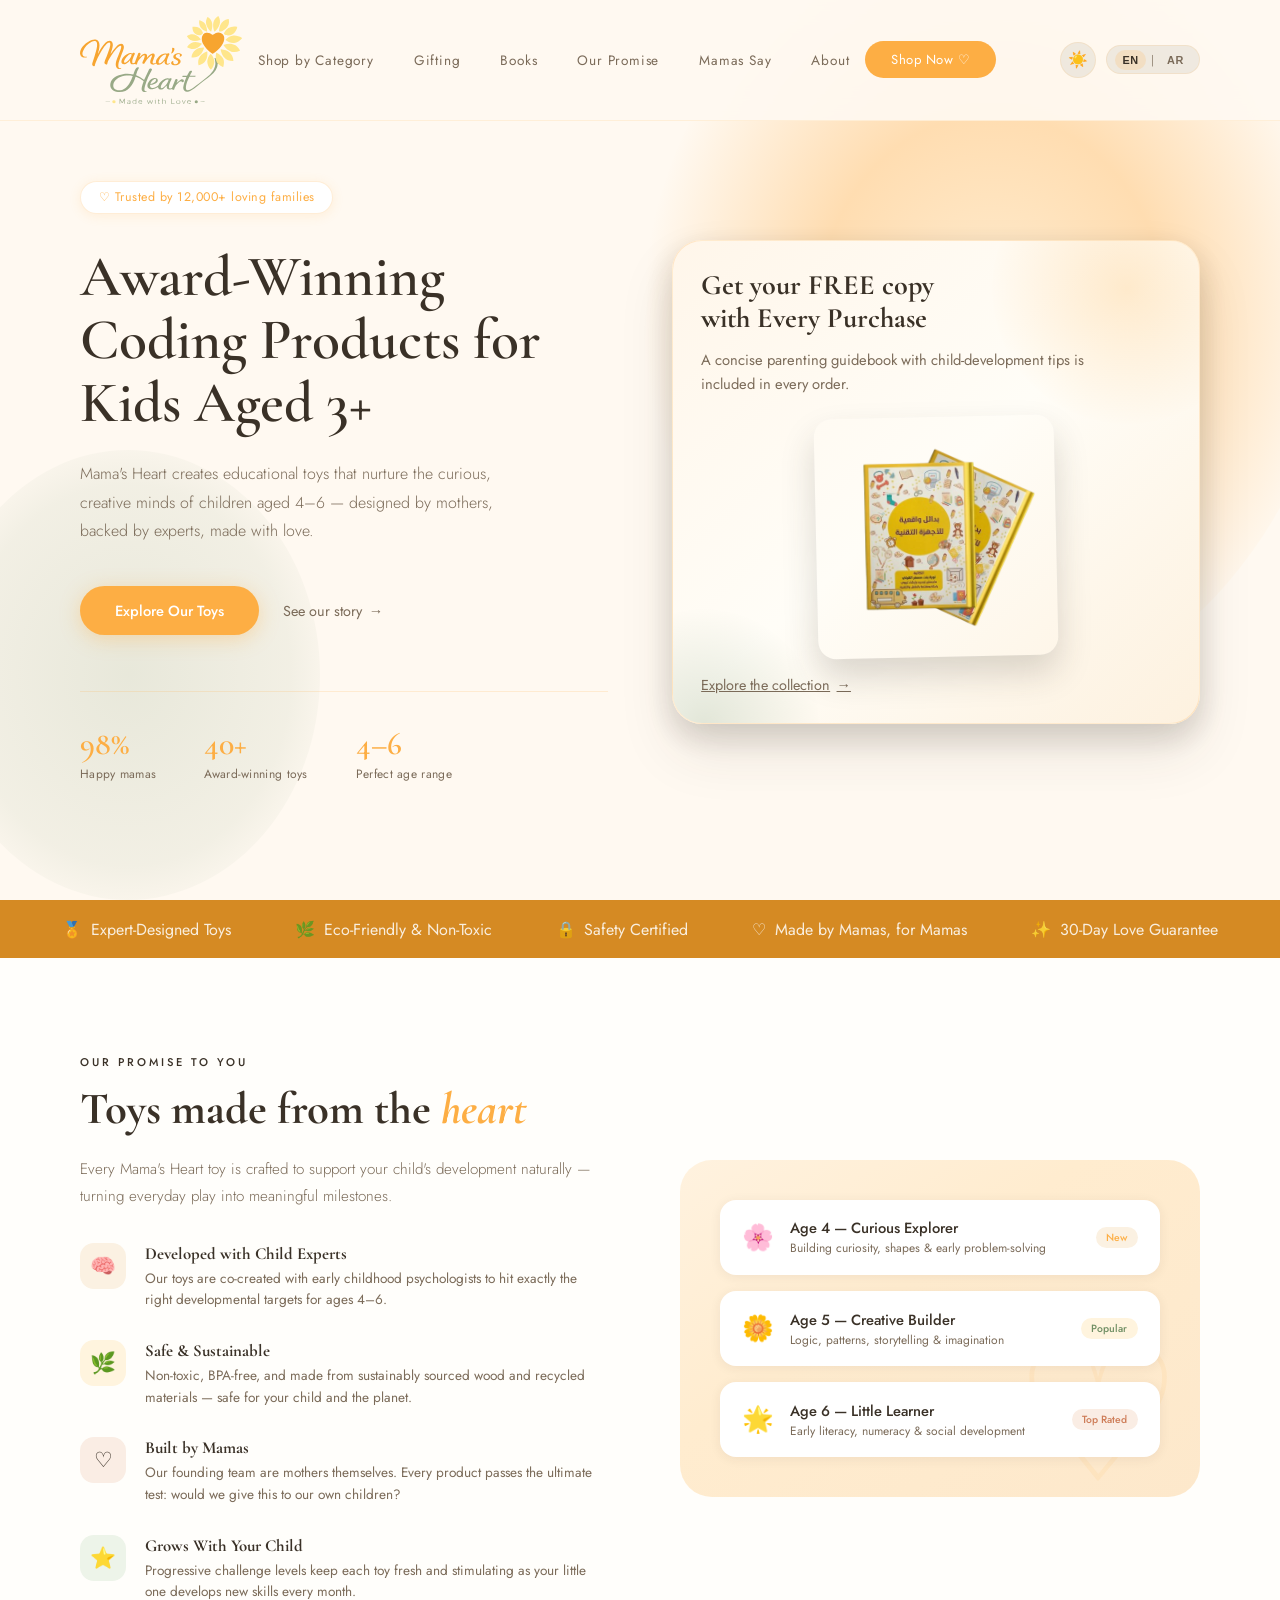
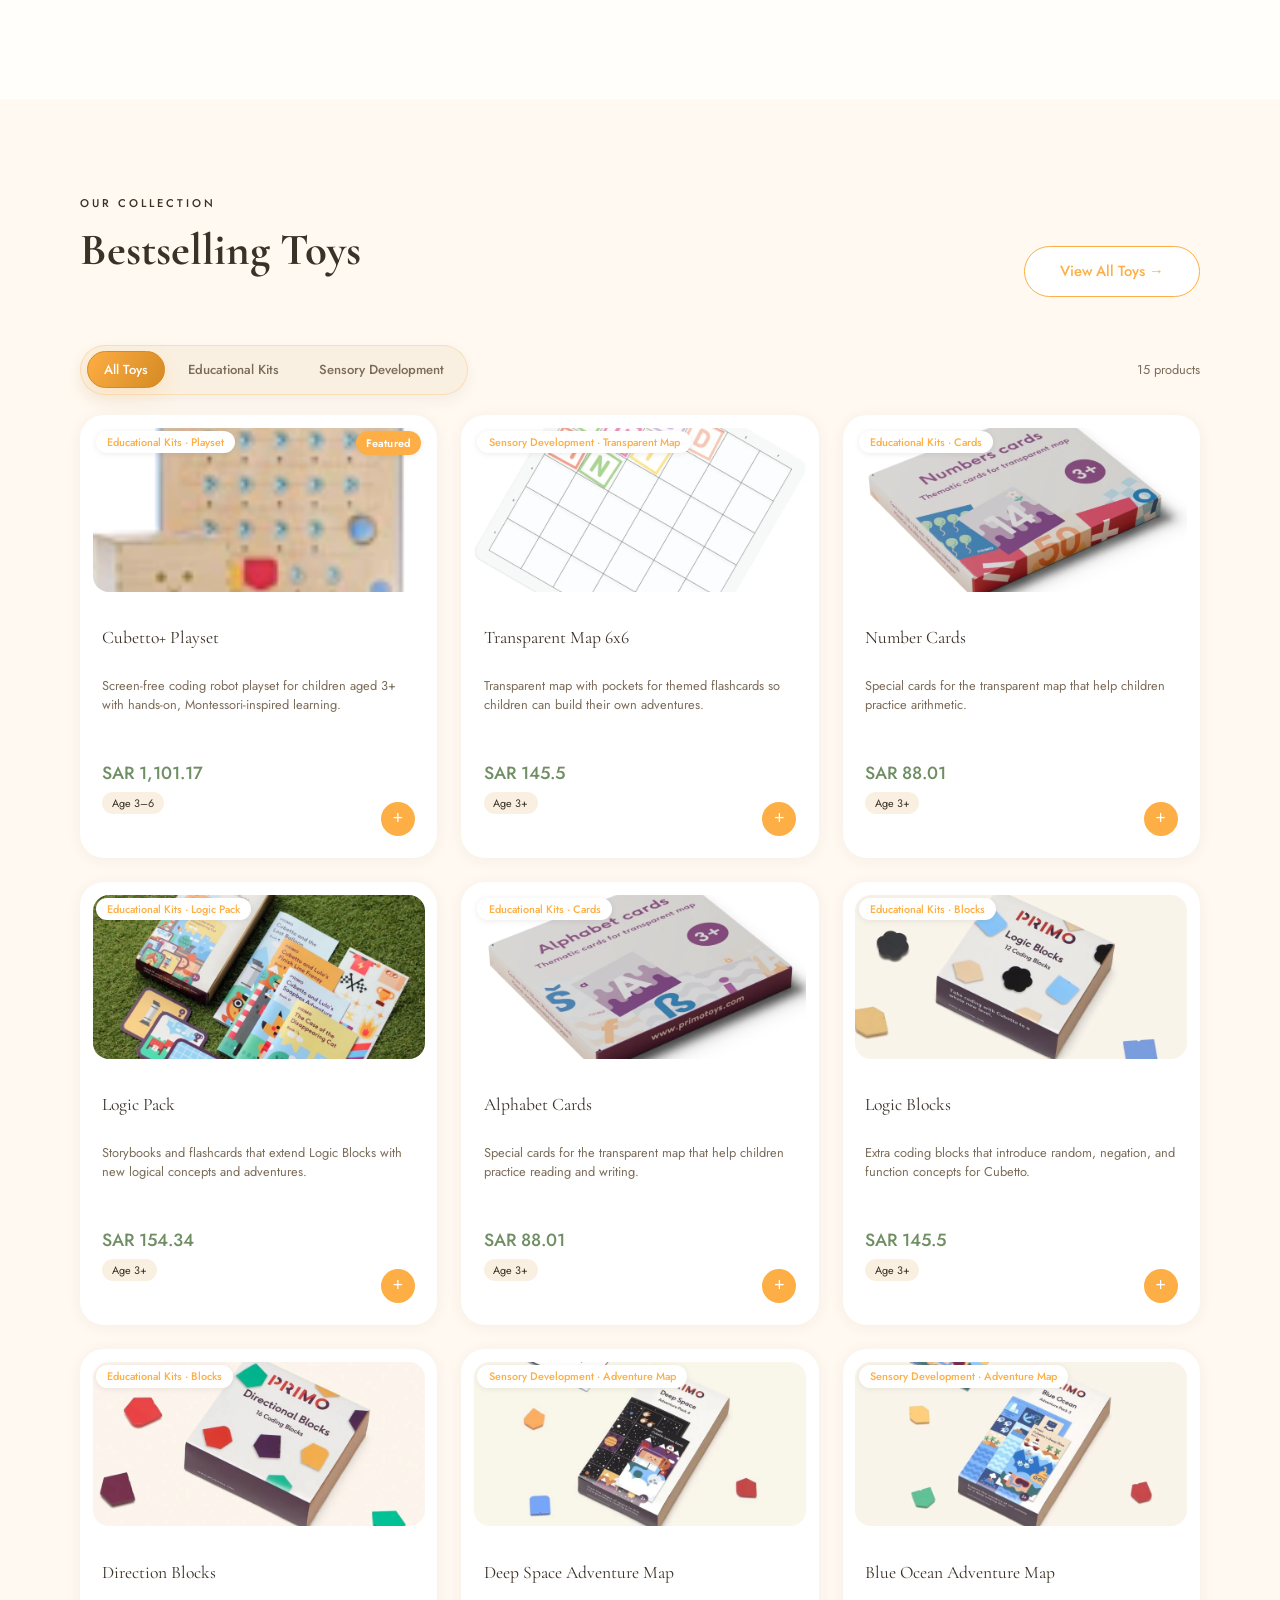
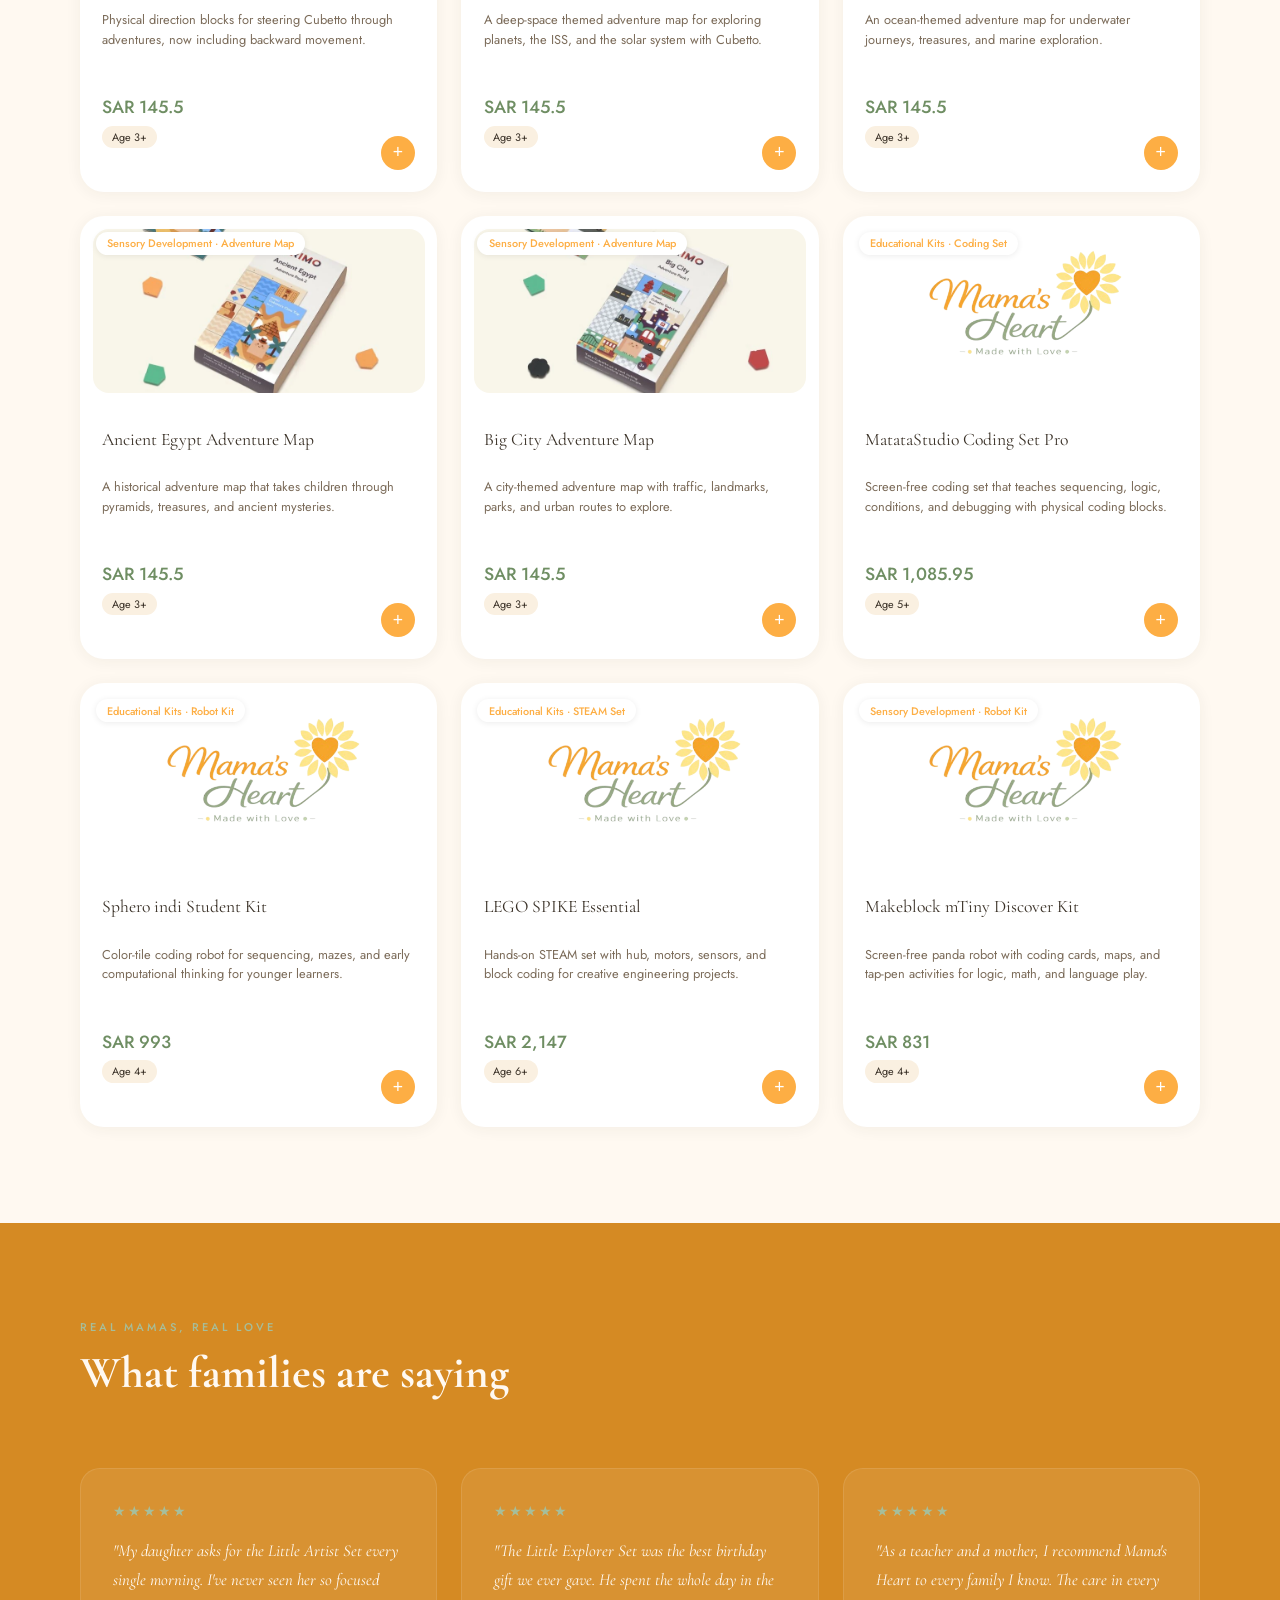
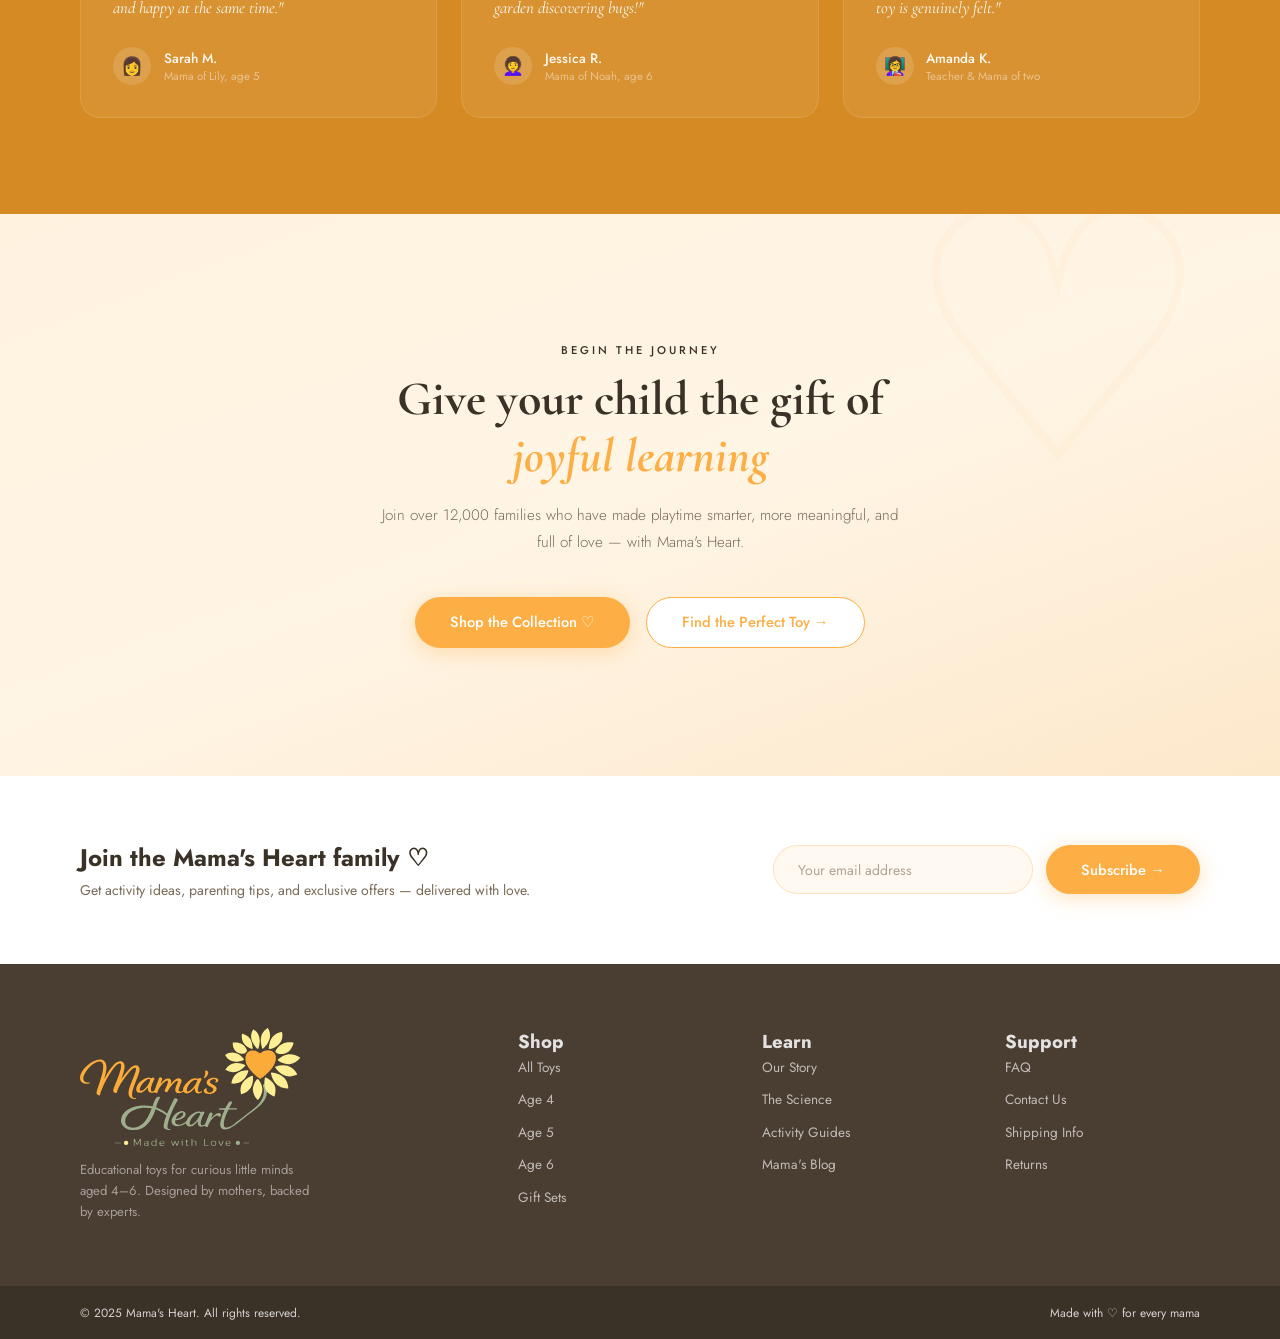
==== commit 6327a6fa: "Refactor hero promo into multi-slide rotator" ====
--- a/index.html
+++ b/index.html
@@ -87,18 +87,59 @@
     </div>
   </div>
 
-  <div id="heroBookPromo" class="hero-visual" role="complementary" data-i18n-aria-label="hero.freeBook.ariaLabel" aria-label="">
-    <article class="hero-book-promo">
-      <h2 class="hero-book-promo-title" data-i18n="hero.freeBook.title"></h2>
-      <p id="heroBookPromoSubtitle" class="hero-book-promo-subtitle" data-i18n="hero.freeBook.subtitle"></p>
-      <img
-        id="heroBookPromoImage"
-        class="hero-book-promo-image"
-        src=""
-        alt=""
-        data-i18n-alt="hero.freeBook.imageAlt"
-        loading="lazy"
-      >
+  <div
+    id="heroPromoRotator"
+    class="hero-visual hero-promo-rotator"
+    role="complementary"
+    data-i18n-aria-label="hero.promo.ariaLabel"
+    aria-label=""
+  >
+    <article
+      id="heroPromoSlideBook"
+      class="hero-promo-slide hero-promo-slide--book hero-promo-slide--active"
+      data-slide-state="active"
+      aria-hidden="false"
+    >
+      <h2 class="hero-promo-title" data-i18n="hero.bookPromo.title"></h2>
+      <p id="heroBookPromoSubtitle" class="hero-promo-subtitle" data-i18n="hero.bookPromo.subtitle"></p>
+      <div class="hero-promo-media-group">
+        <img
+          id="heroBookPromoImage"
+          class="hero-promo-image"
+          src=""
+          alt=""
+          data-i18n-alt="hero.bookPromo.imageAlt"
+          loading="lazy"
+        >
+      </div>
+      <a href="#products" class="btn-ghost hero-promo-cta" data-i18n="hero.bookPromo.cta">Explore the collection</a>
+    </article>
+
+    <article
+      id="heroPromoSlidePackaging"
+      class="hero-promo-slide hero-promo-slide--packaging hero-promo-slide--inactive"
+      data-slide-state="inactive"
+      aria-hidden="true"
+    >
+      <h2 class="hero-promo-title" data-i18n="hero.packagingPromo.title"></h2>
+      <p class="hero-promo-subtitle" data-i18n="hero.packagingPromo.subtitle"></p>
+      <div class="hero-promo-media-group">
+        <img
+          class="hero-promo-image hero-promo-image--packaging"
+          src="./images/Packaging1.png"
+          alt=""
+          data-i18n-alt="hero.packagingPromo.images.primaryAlt"
+          loading="lazy"
+        >
+        <img
+          class="hero-promo-image hero-promo-image--packaging"
+          src="./images/Packaging2.png"
+          alt=""
+          data-i18n-alt="hero.packagingPromo.images.secondaryAlt"
+          loading="lazy"
+        >
+      </div>
+      <a href="#cta" class="btn-ghost hero-promo-cta" data-i18n="hero.packagingPromo.cta">See gifting options</a>
     </article>
   </div>
 </section>
--- a/assets/css/styles.css
+++ b/assets/css/styles.css
@@ -437,12 +437,15 @@
   }
   .stat-label { font-size:0.75rem; color:var(--text-secondary); margin-top:0.1rem; letter-spacing:0.3px; }
 
-  /* Hero right — promotional book feature */
+  /* Hero right — promotional rotator */
   .hero-visual {
     position:relative; z-index:1;
     animation: fadeUp 0.6s 0.15s ease both;
   }
-  .hero-book-promo {
+  .hero-promo-rotator {
+    position: relative;
+  }
+  .hero-promo-slide {
     position: relative;
     isolation: isolate;
     overflow: hidden;
@@ -460,29 +463,32 @@
     max-width: min(560px, 100%);
     margin-inline: auto;
   }
-  .hero-book-promo::before,
-  .hero-book-promo::after {
+  .hero-promo-slide--inactive {
+    display: none;
+  }
+  .hero-promo-slide::before,
+  .hero-promo-slide::after {
     content: "";
     position: absolute;
     pointer-events: none;
     z-index: -1;
     border-radius: 999px;
   }
-  .hero-book-promo::before {
+  .hero-promo-slide::before {
     width: min(66%, 270px);
     aspect-ratio: 1;
     inset-block-start: -18%;
     inset-inline-end: -12%;
     background: radial-gradient(circle at 50% 50%, var(--promo-glow-primary) 0%, transparent 72%);
   }
-  .hero-book-promo::after {
+  .hero-promo-slide::after {
     width: min(55%, 230px);
     aspect-ratio: 1;
     inset-block-end: -24%;
     inset-inline-start: -16%;
     background: radial-gradient(circle at 50% 50%, var(--promo-glow-accent) 0%, transparent 72%);
   }
-  .hero-book-promo-title {
+  .hero-promo-title {
     grid-area: title;
     font-family: var(--font-heading-latin);
     font-size: clamp(1.35rem, 2.2vw, 1.78rem);
@@ -492,15 +498,23 @@
     max-width: 22ch;
     text-wrap: balance;
   }
-  .hero-book-promo-subtitle {
+  .hero-promo-subtitle {
     font-size: clamp(0.92rem, 1.12vw, 1.02rem);
     color: var(--text-secondary);
     line-height: 1.62;
     margin: 0;
     max-width: 44ch;
   }
-  .hero-book-promo-image {
-    width: min(100%, 260px);
+  .hero-promo-media-group {
+    width: 100%;
+    display: flex;
+    align-items: center;
+    justify-content: center;
+    gap: 0.8rem;
+    flex-wrap: wrap;
+  }
+  .hero-promo-image {
+    width: min(100%, 240px);
     max-width: 100%;
     max-height: 320px;
     border-radius: 18px;
@@ -513,36 +527,11 @@
     transform: rotate(-1.25deg) translateY(1px);
     transform-origin: center;
   }
-  .toy-card {
-    background:var(--bg-surface); border-radius:20px;
-    padding:1.4rem;
-    box-shadow:0 4px 24px var(--overlay-dark-soft);
-    transition:transform 0.3s, box-shadow 0.3s;
-    cursor:pointer;
-    display: flex;
-    flex-direction: column;
-    min-height: 320px;
-    height: 100%;
-  }
-  .toy-card:hover { transform:translateY(-6px); box-shadow:0 12px 36px var(--overlay-dark-medium); }
-  .toy-thumb {
-    width: 100%;
-    height: 150px;
-    object-fit: cover;
-    border-radius: 14px;
-    margin-bottom: 0.7rem;
-    box-shadow: 0 3px 12px var(--overlay-dark-light);
-  }
-  .toy-icon { font-size:2.6rem; margin-bottom:0.7rem; }
-  .toy-card-name {
-    font-family:var(--font-heading-latin);
-    font-size:1rem; color:var(--text-primary); margin-bottom:0.3rem;
-    min-height: 2.6rem;
-  }
-  .toy-card-age {
-    font-size:0.7rem; color:var(--text-secondary);
-    background:var(--overlay-brand-soft);
-    display:inline-block; padding:0.2rem 0.6rem; border-radius:50px;
+  .hero-promo-image--packaging {
+    width: min(100%, 180px);
+  }
+  .hero-promo-cta {
+    margin-block-start: 0.35rem;
   }
   @keyframes fadeUp {
     from { opacity:0; transform:translateY(22px); }
@@ -1111,15 +1100,15 @@
   html[lang="ar"] .product-desc {
     min-height: 4.6rem;
   }
-  html[lang="ar"] .hero-book-promo-title,
-  html[lang="ar"] .hero-book-promo-subtitle {
+  html[lang="ar"] .hero-promo-title,
+  html[lang="ar"] .hero-promo-subtitle {
     text-align: right;
   }
-  [dir="rtl"] .hero-book-promo-title,
-  [dir="rtl"] .hero-book-promo-subtitle {
+  [dir="rtl"] .hero-promo-title,
+  [dir="rtl"] .hero-promo-subtitle {
     text-align: right;
   }
-  [dir="rtl"] .hero-book-promo-image {
+  [dir="rtl"] .hero-promo-image {
     transform: rotate(1.25deg) translateY(1px);
   }
   html[lang="ar"] .product-tag,
@@ -1220,20 +1209,20 @@
     .hero-visual {
       width: 100%;
     }
-    .hero-book-promo {
+    .hero-promo-slide {
       padding: 1.25rem;
       border-radius: 22px;
       gap: 0.9rem;
     }
-    .hero-book-promo-title {
+    .hero-promo-title {
       max-width: none;
       font-size: 1.34rem;
     }
-    .hero-book-promo-subtitle {
+    .hero-promo-subtitle {
       max-width: none;
       font-size: 0.9rem;
     }
-    .hero-book-promo-image {
+    .hero-promo-image {
       width: min(100%, 210px);
       max-height: 280px;
       transform: none;
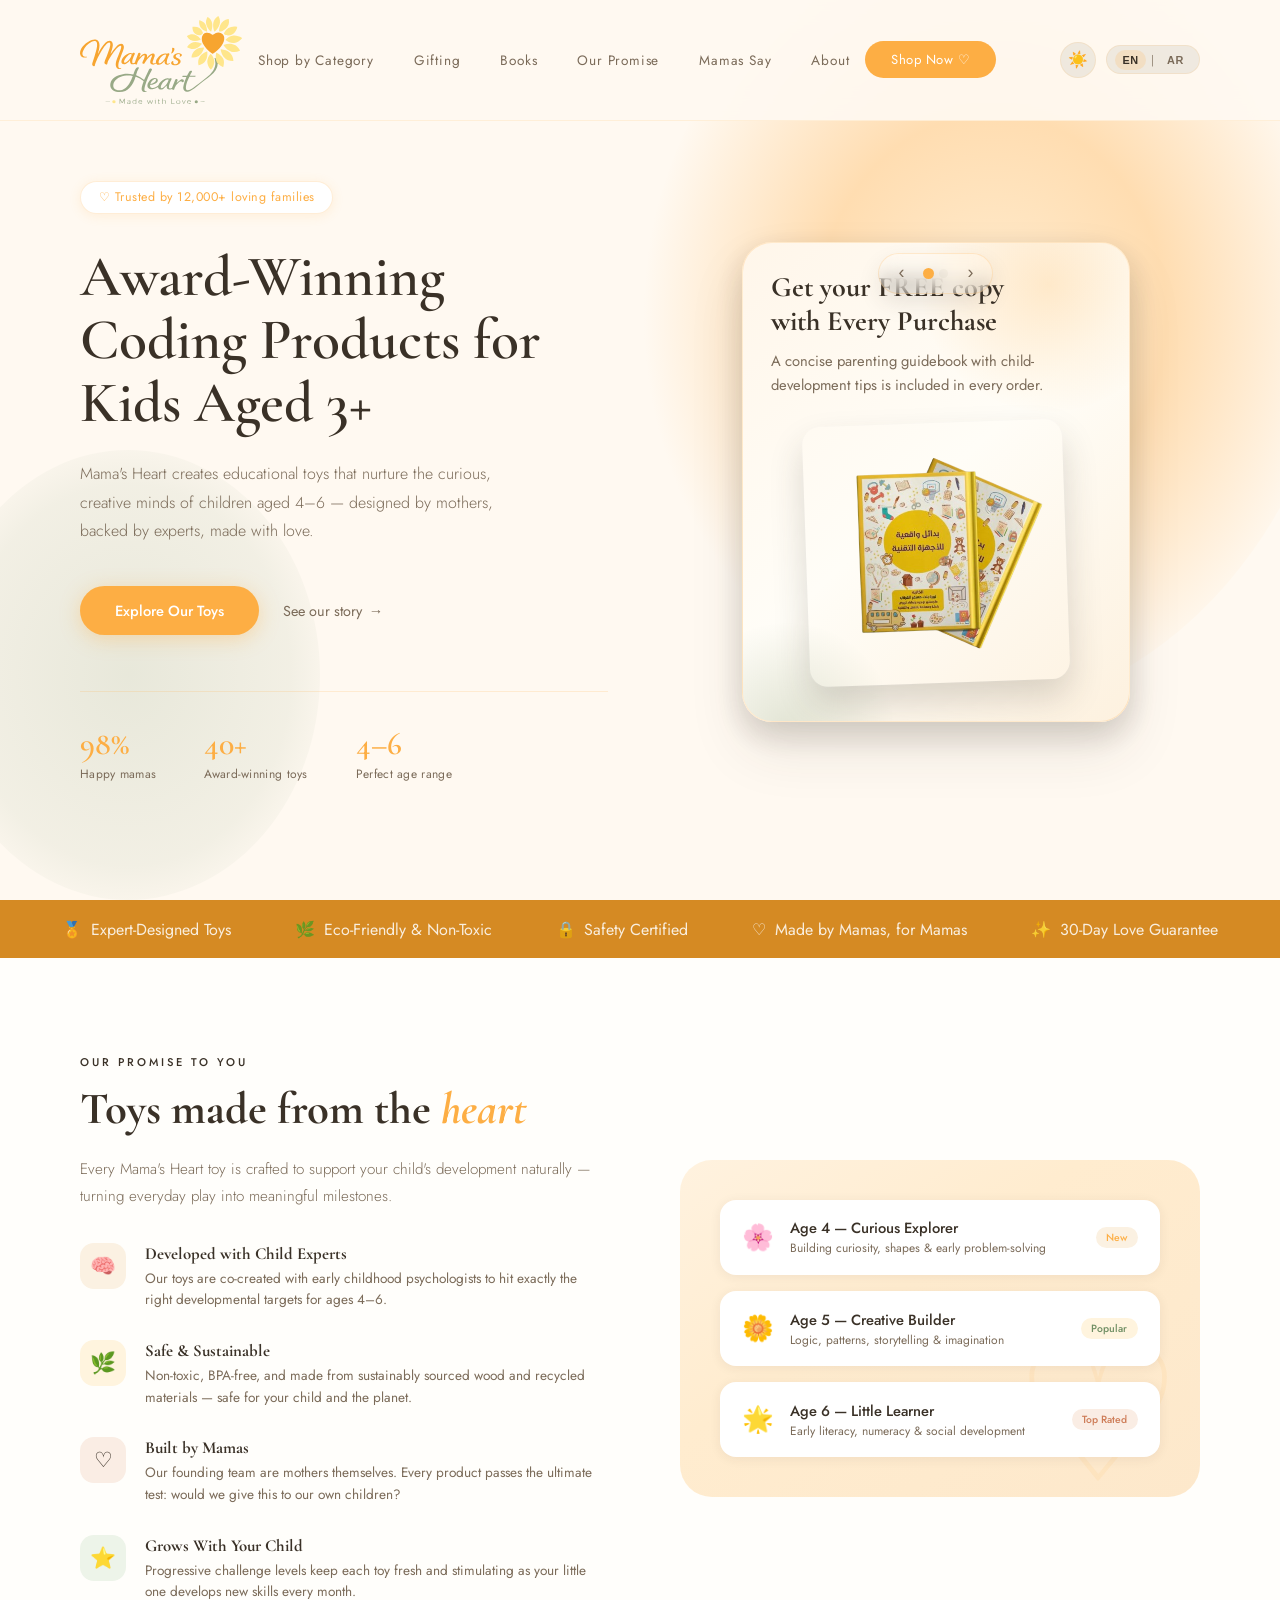
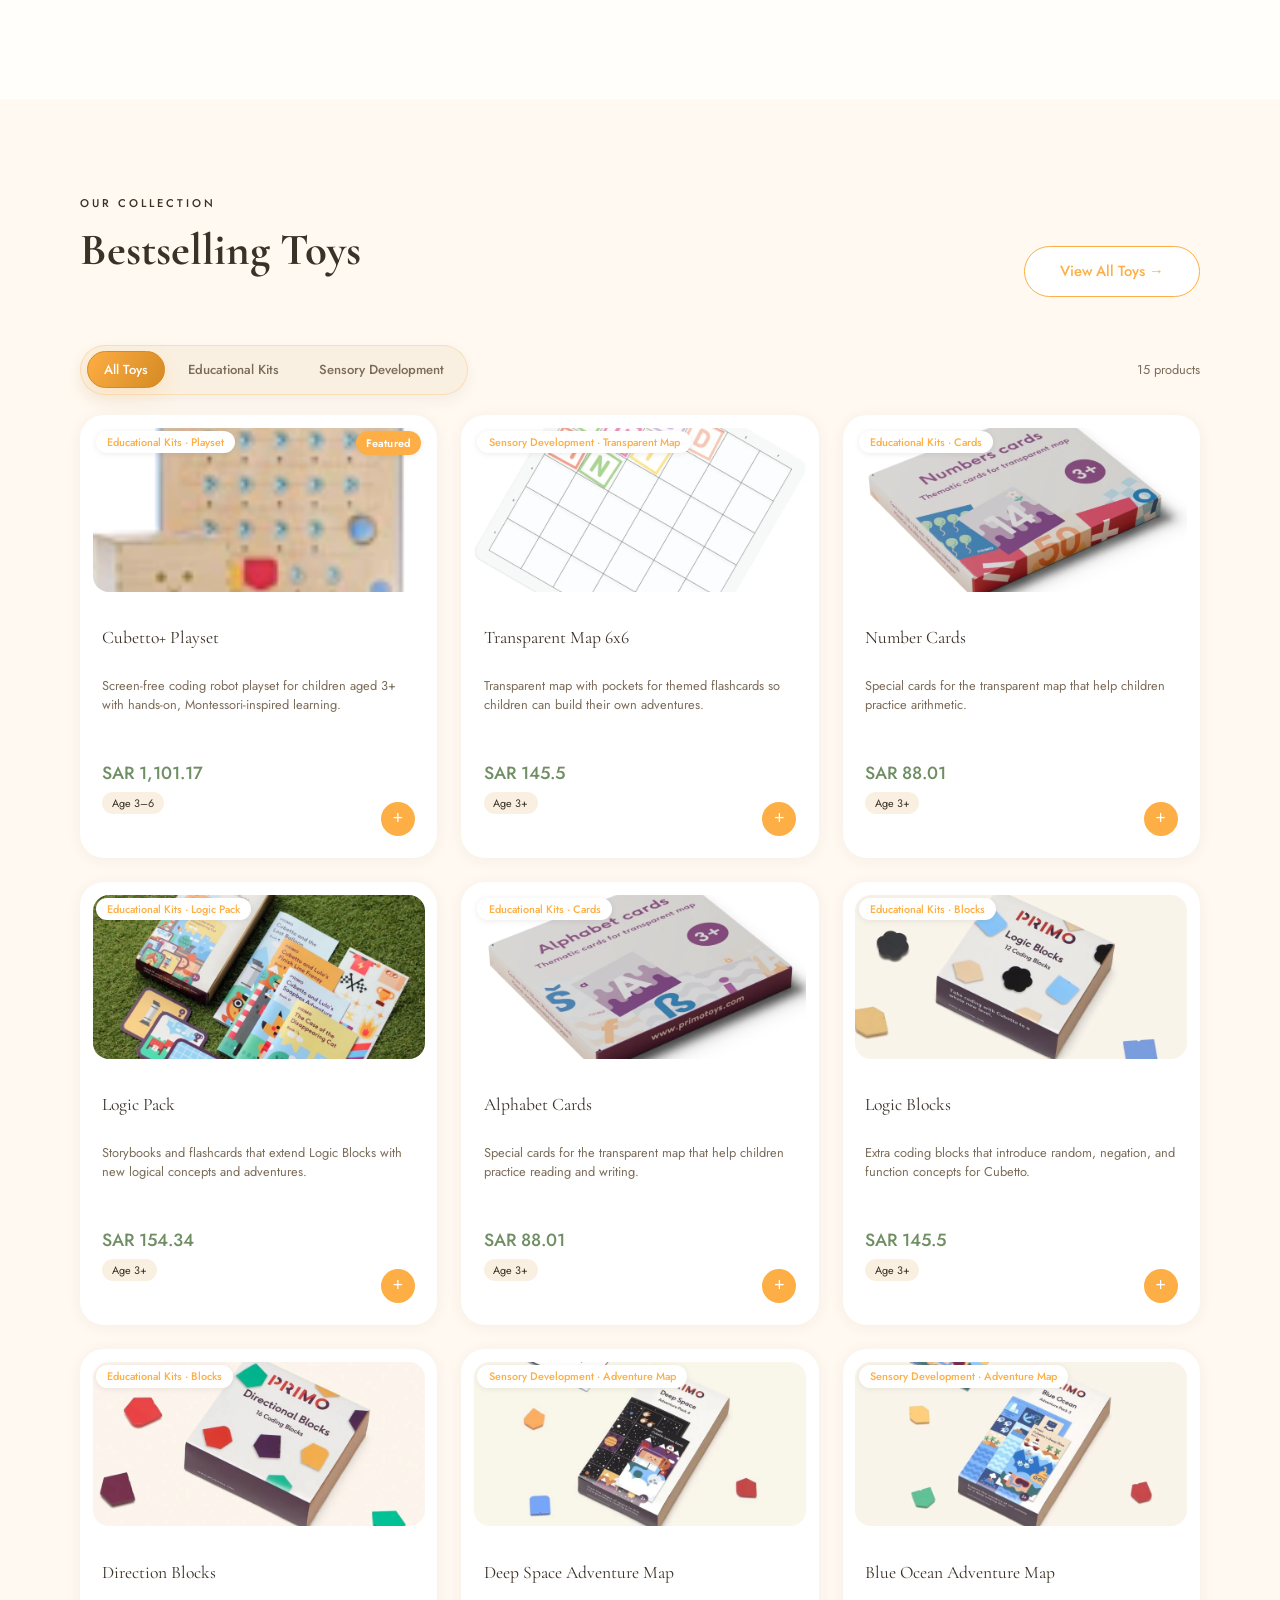
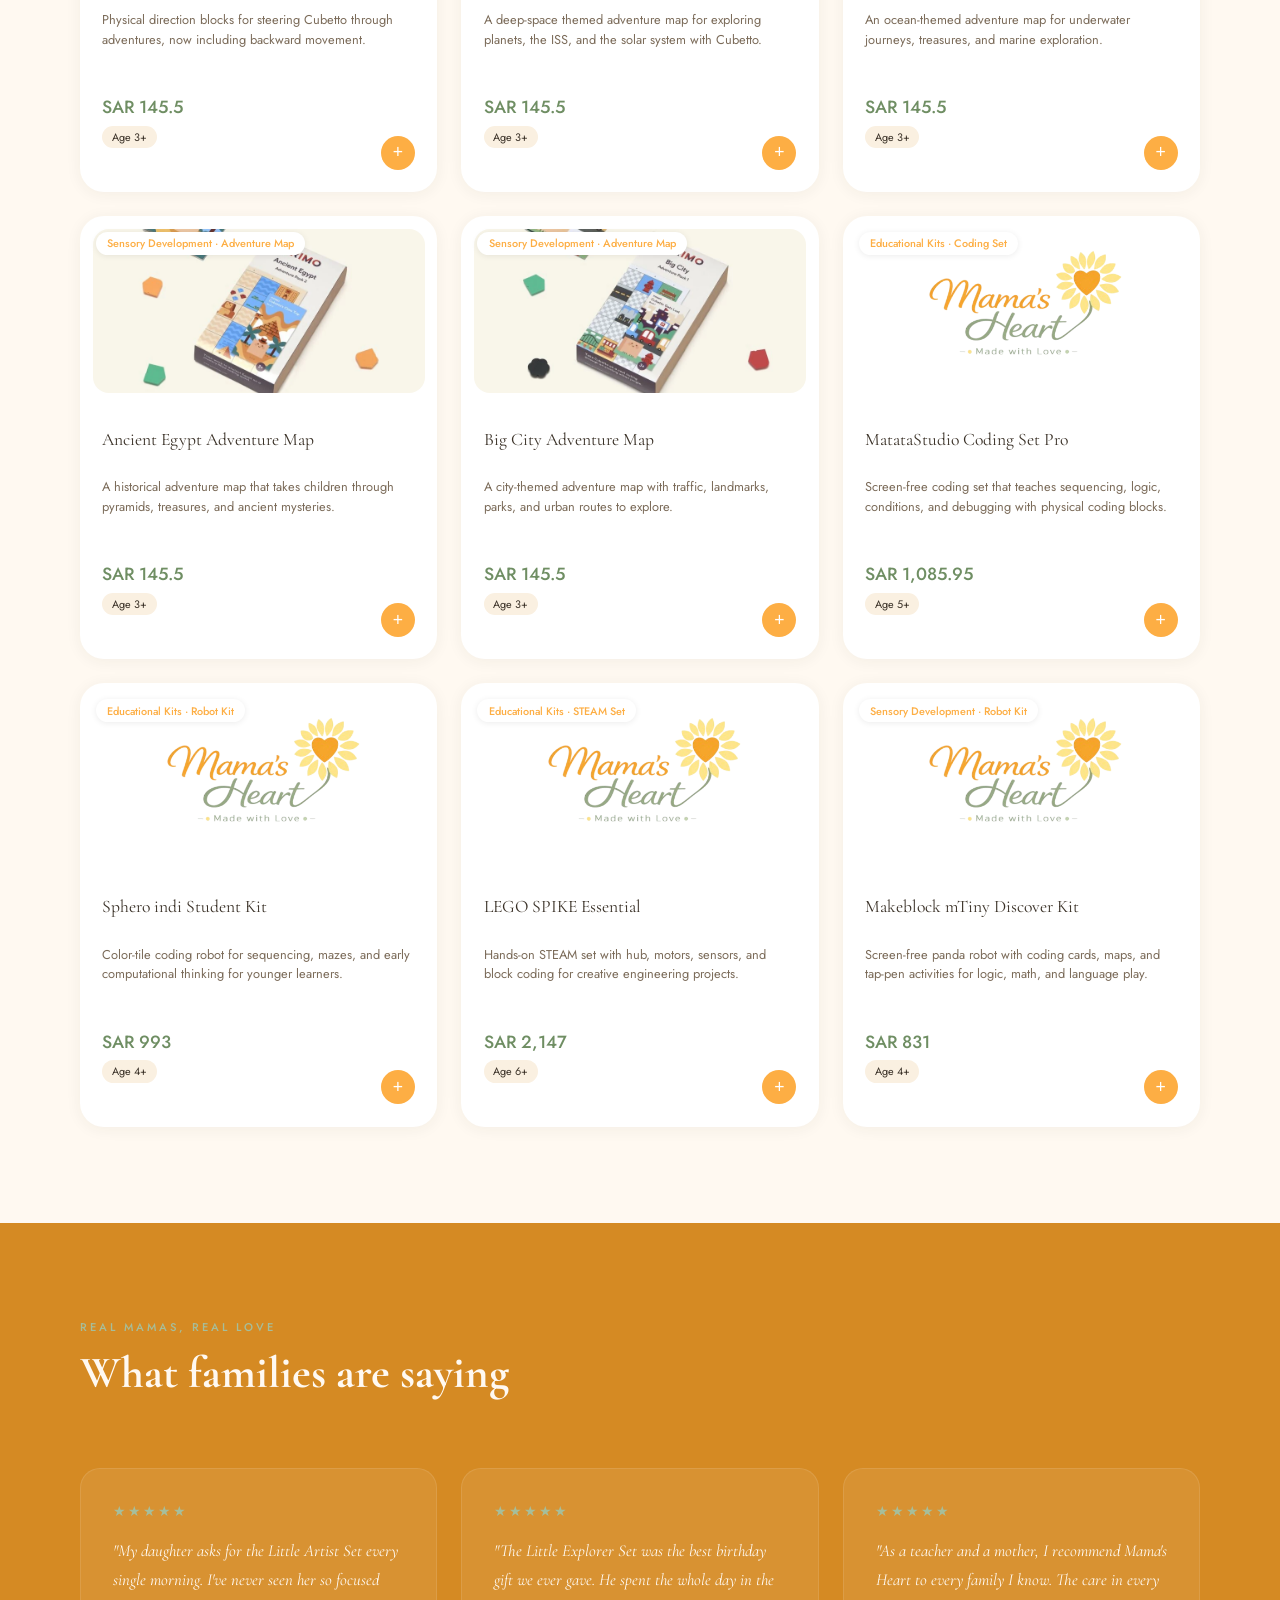
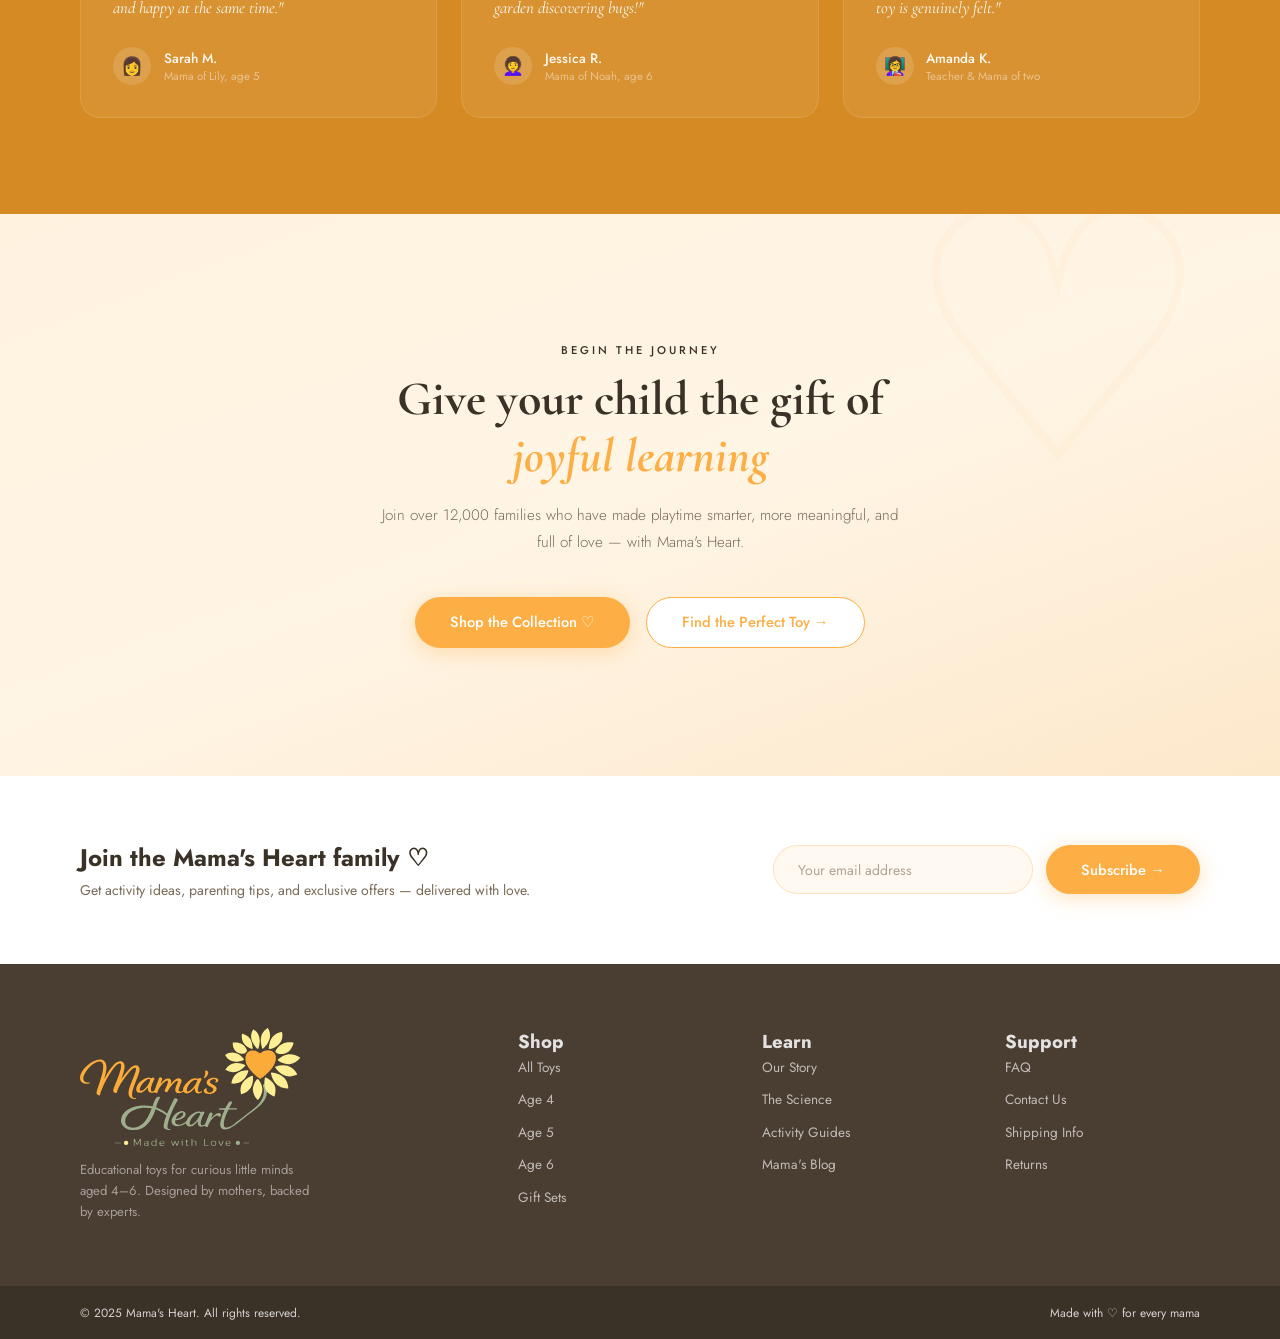
==== commit 75ca65d1: "Rework promo rotator to vertical layout and simplify packaging media" ====
--- a/index.html
+++ b/index.html
@@ -112,7 +112,6 @@
           loading="lazy"
         >
       </div>
-      <a href="#products" class="btn-ghost hero-promo-cta" data-i18n="hero.bookPromo.cta">Explore the collection</a>
     </article>
 
     <article
@@ -133,13 +132,12 @@
         >
         <img
           class="hero-promo-image hero-promo-image--packaging"
-          src="./images/Packaging2.png"
+          src="./images/Packaging3.png"
           alt=""
-          data-i18n-alt="hero.packagingPromo.images.secondaryAlt"
+          data-i18n-alt="hero.packagingPromo.images.tertiaryAlt"
           loading="lazy"
         >
       </div>
-      <a href="#cta" class="btn-ghost hero-promo-cta" data-i18n="hero.packagingPromo.cta">See gifting options</a>
     </article>
   </div>
 </section>
--- a/assets/css/styles.css
+++ b/assets/css/styles.css
@@ -444,8 +444,14 @@
   }
   .hero-promo-rotator {
     position: relative;
+    display: grid;
+    align-items: stretch;
+    width: min(100%, 580px);
+    margin-inline: auto;
+    border-radius: 32px;
   }
   .hero-promo-slide {
+    grid-area: 1 / 1;
     position: relative;
     isolation: isolate;
     overflow: hidden;
@@ -455,16 +461,97 @@
     box-shadow:
       0 28px 56px var(--promo-shadow-soft),
       0 12px 30px var(--promo-shadow);
-    padding: clamp(1.35rem, 2.2vw, 2.05rem);
+    padding: clamp(1.45rem, 2.2vw, 2.1rem);
     display: flex;
     flex-direction: column;
     align-items: flex-start;
-    gap: 0.85rem;
-    max-width: min(560px, 100%);
+    gap: 0.78rem;
+    max-width: min(580px, 100%);
     margin-inline: auto;
+    min-height: clamp(340px, 28vw, 390px);
+    opacity: 1;
+    visibility: visible;
+    transform: translate3d(0, 0, 0);
+    transition:
+      opacity 460ms cubic-bezier(0.2, 0.7, 0.25, 1),
+      transform 460ms cubic-bezier(0.2, 0.7, 0.25, 1),
+      visibility 0ms linear 0ms;
+  }
+  .hero-promo-slide--active {
+    z-index: 2;
   }
   .hero-promo-slide--inactive {
-    display: none;
+    opacity: 0;
+    visibility: hidden;
+    pointer-events: none;
+    transform: translate3d(0, 16px, 0) scale(0.985);
+    transition:
+      opacity 360ms ease,
+      transform 360ms ease,
+      visibility 0ms linear 380ms;
+  }
+  .hero-promo-controls {
+    grid-area: 1 / 1;
+    align-self: start;
+    justify-self: center;
+    z-index: 4;
+    display: inline-flex;
+    align-items: center;
+    gap: 0.5rem;
+    background: var(--overlay-white-border);
+    border: 1px solid var(--border-soft);
+    border-radius: 999px;
+    padding: 0.3rem 0.45rem;
+    margin-top: 0.65rem;
+    backdrop-filter: blur(10px);
+    box-shadow: 0 10px 22px var(--promo-shadow-soft);
+  }
+  .hero-promo-control,
+  .hero-promo-dot {
+    border: 0;
+    background: transparent;
+    color: var(--text-secondary);
+    cursor: pointer;
+  }
+  .hero-promo-control {
+    width: 1.85rem;
+    height: 1.85rem;
+    border-radius: 50%;
+    font-size: 1.12rem;
+    line-height: 1;
+    transition: background-color 220ms ease, color 220ms ease, transform 220ms ease;
+  }
+  .hero-promo-control:hover,
+  .hero-promo-control:focus-visible {
+    background: var(--overlay-brand-soft);
+    color: var(--text-primary);
+    outline: none;
+    transform: translateY(-1px);
+  }
+  .hero-promo-dots {
+    display: inline-flex;
+    align-items: center;
+    gap: 0.35rem;
+  }
+  .hero-promo-dot {
+    width: 0.56rem;
+    height: 0.56rem;
+    border-radius: 999px;
+    background: var(--overlay-dark-soft);
+    opacity: 0.45;
+    transition: transform 240ms ease, opacity 240ms ease, background-color 240ms ease;
+  }
+  .hero-promo-dot.is-active {
+    opacity: 1;
+    background: var(--brand-primary);
+    transform: scale(1.22);
+  }
+  .hero-promo-rotator[data-reduced-motion="true"] .hero-promo-slide {
+    transition: none;
+    transform: none;
+  }
+  .hero-promo-rotator[data-reduced-motion="true"] .hero-promo-slide--inactive {
+    transition: none;
   }
   .hero-promo-slide::before,
   .hero-promo-slide::after {
@@ -489,7 +576,6 @@
     background: radial-gradient(circle at 50% 50%, var(--promo-glow-accent) 0%, transparent 72%);
   }
   .hero-promo-title {
-    grid-area: title;
     font-family: var(--font-heading-latin);
     font-size: clamp(1.35rem, 2.2vw, 1.78rem);
     color: var(--text-primary);
@@ -497,6 +583,7 @@
     margin: 0;
     max-width: 22ch;
     text-wrap: balance;
+    padding-inline-end: 0.25rem;
   }
   .hero-promo-subtitle {
     font-size: clamp(0.92rem, 1.12vw, 1.02rem);
@@ -504,19 +591,21 @@
     line-height: 1.62;
     margin: 0;
     max-width: 44ch;
+    padding-inline-end: 0.25rem;
   }
   .hero-promo-media-group {
     width: 100%;
-    display: flex;
-    align-items: center;
+    display: grid;
+    place-items: center;
+    align-content: center;
     justify-content: center;
-    gap: 0.8rem;
-    flex-wrap: wrap;
+    min-height: 200px;
+    margin-block-start: 0.35rem;
   }
   .hero-promo-image {
-    width: min(100%, 240px);
+    width: min(100%, 250px);
     max-width: 100%;
-    max-height: 320px;
+    max-height: 330px;
     border-radius: 18px;
     box-shadow:
       0 18px 34px var(--promo-shadow),
@@ -528,10 +617,41 @@
     transform-origin: center;
   }
   .hero-promo-image--packaging {
-    width: min(100%, 180px);
-  }
-  .hero-promo-cta {
-    margin-block-start: 0.35rem;
+    width: min(100%, 182px);
+  }
+  .hero-promo-slide--book .hero-promo-subtitle {
+    max-width: 36ch;
+  }
+  .hero-promo-slide--book .hero-promo-media-group {
+    justify-items: center;
+  }
+  .hero-promo-slide--book .hero-promo-image {
+    width: min(100%, 260px);
+    transform: rotate(-2deg) translateY(1px);
+  }
+  .hero-promo-slide--packaging {
+    gap: 0.65rem;
+  }
+  .hero-promo-slide--packaging .hero-promo-subtitle {
+    max-width: 34ch;
+  }
+  .hero-promo-slide--packaging .hero-promo-media-group {
+    grid-template-columns: repeat(2, minmax(0, 1fr));
+    gap: 0.75rem;
+    justify-items: center;
+    align-items: start;
+  }
+  .hero-promo-slide--packaging .hero-promo-image {
+    width: min(100%, 230px);
+    max-width: 220px;
+    aspect-ratio: 4 / 5;
+    object-fit: cover;
+    border-radius: 14px;
+    transform: none;
+  }
+  .hero-promo-slide--packaging .hero-promo-image:nth-child(2) {
+    justify-self: start;
+    transform: rotate(2deg);
   }
   @keyframes fadeUp {
     from { opacity:0; transform:translateY(22px); }
@@ -1111,6 +1231,10 @@
   [dir="rtl"] .hero-promo-image {
     transform: rotate(1.25deg) translateY(1px);
   }
+  [dir="rtl"] .hero-promo-slide--packaging .hero-promo-image:nth-child(2) {
+    justify-self: end;
+    transform: rotate(-2deg);
+  }
   html[lang="ar"] .product-tag,
   html[lang="ar"] .product-featured-badge {
     max-inline-size: calc(100% - 2rem);
@@ -1139,6 +1263,9 @@
     .hero { grid-template-columns:1fr; padding:7rem 2.5rem 4rem; gap:3rem; }
     .hero::before { width:80vw; height:60vh; top:-5%; inset-inline-end:-10%; }
     .hero-visual { max-width:500px; margin:0 auto; }
+    .hero-promo-slide {
+      min-height: 0;
+    }
 
     .why-us { grid-template-columns:1fr; gap:3rem; padding:5rem 2.5rem; }
     .why-visual { order:-1; }
@@ -1212,7 +1339,11 @@
     .hero-promo-slide {
       padding: 1.25rem;
       border-radius: 22px;
+      display: flex;
+      flex-direction: column;
+      align-items: flex-start;
       gap: 0.9rem;
+      min-height: 0;
     }
     .hero-promo-title {
       max-width: none;
@@ -1226,6 +1357,19 @@
       width: min(100%, 210px);
       max-height: 280px;
       transform: none;
+    }
+    .hero-promo-slide--packaging .hero-promo-media-group {
+      width: 100%;
+      grid-template-columns: repeat(2, minmax(0, 1fr));
+      gap: 0.5rem;
+    }
+    .hero-promo-slide--packaging .hero-promo-image:nth-child(1),
+    .hero-promo-slide--packaging .hero-promo-image:nth-child(2) {
+      justify-self: center;
+      transform: none;
+    }
+    .hero-promo-controls {
+      margin-top: 0.45rem;
     }
 
     /* Trust bar */
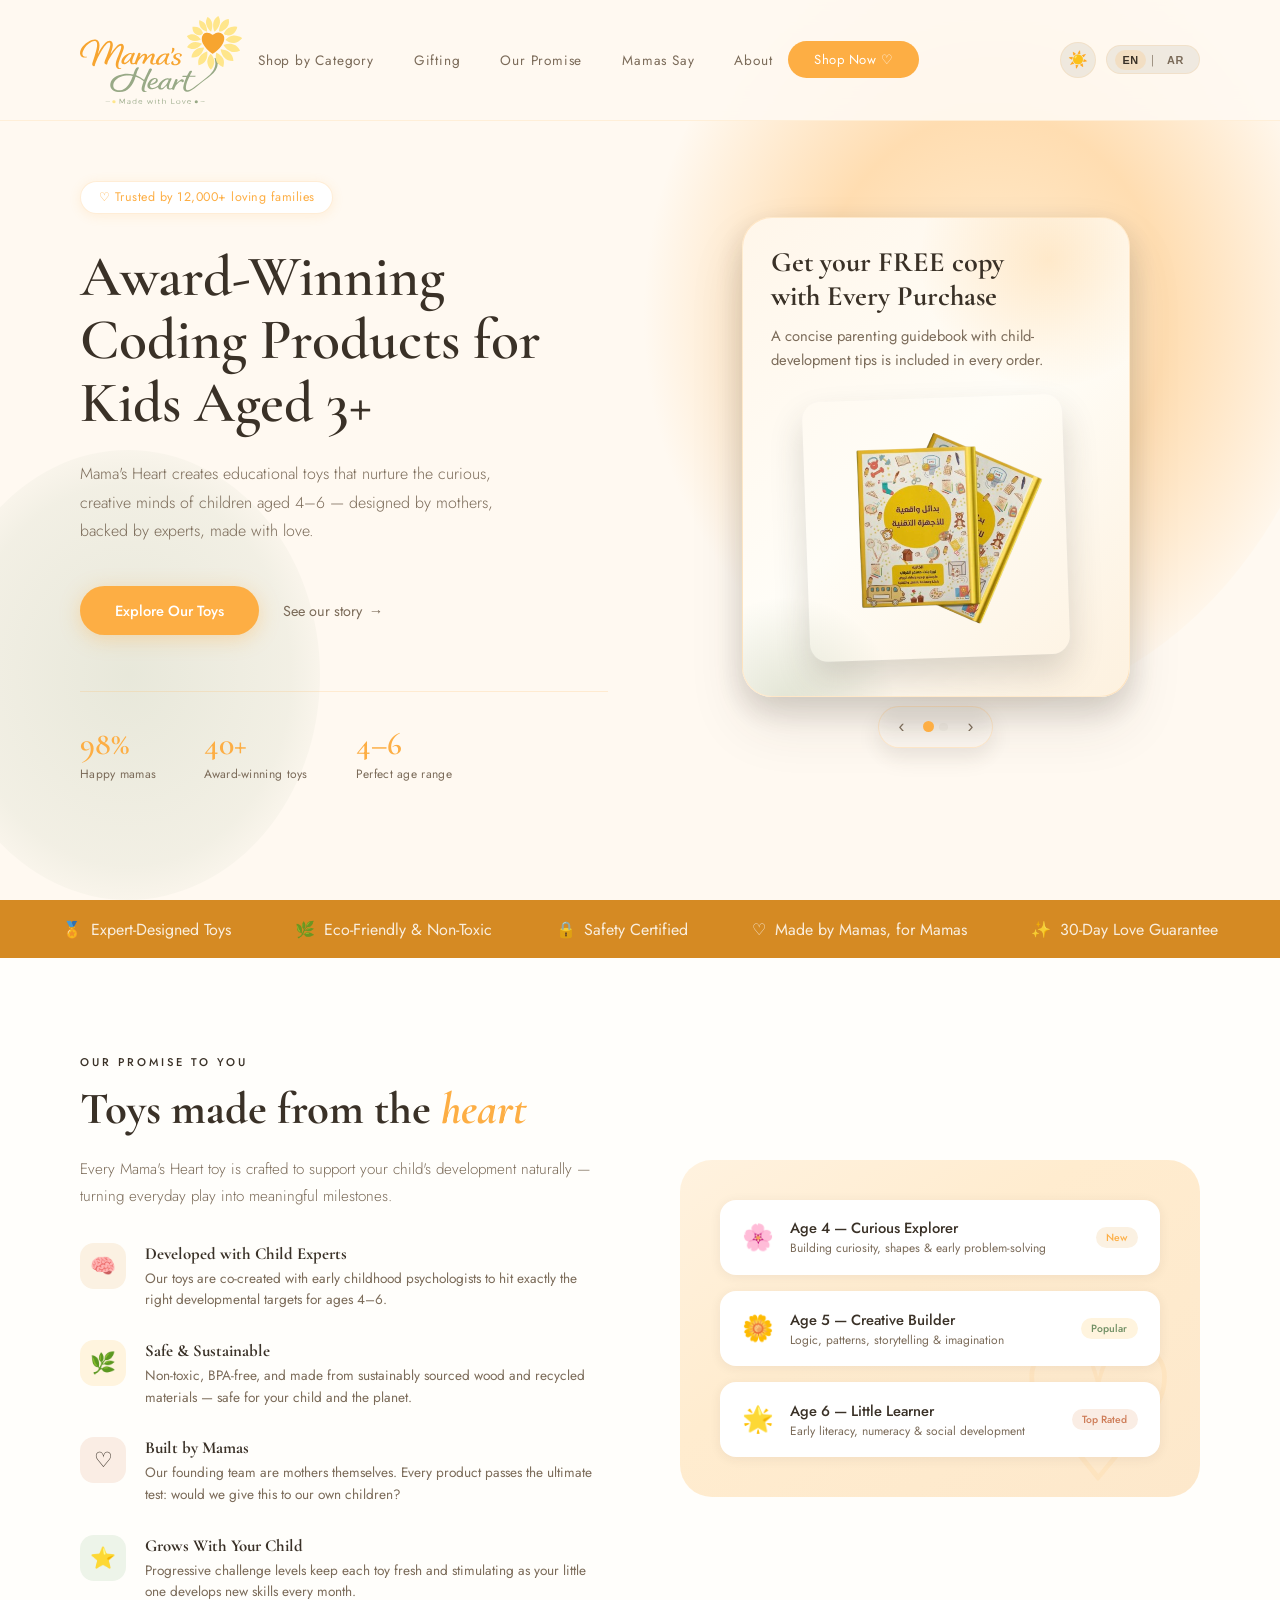
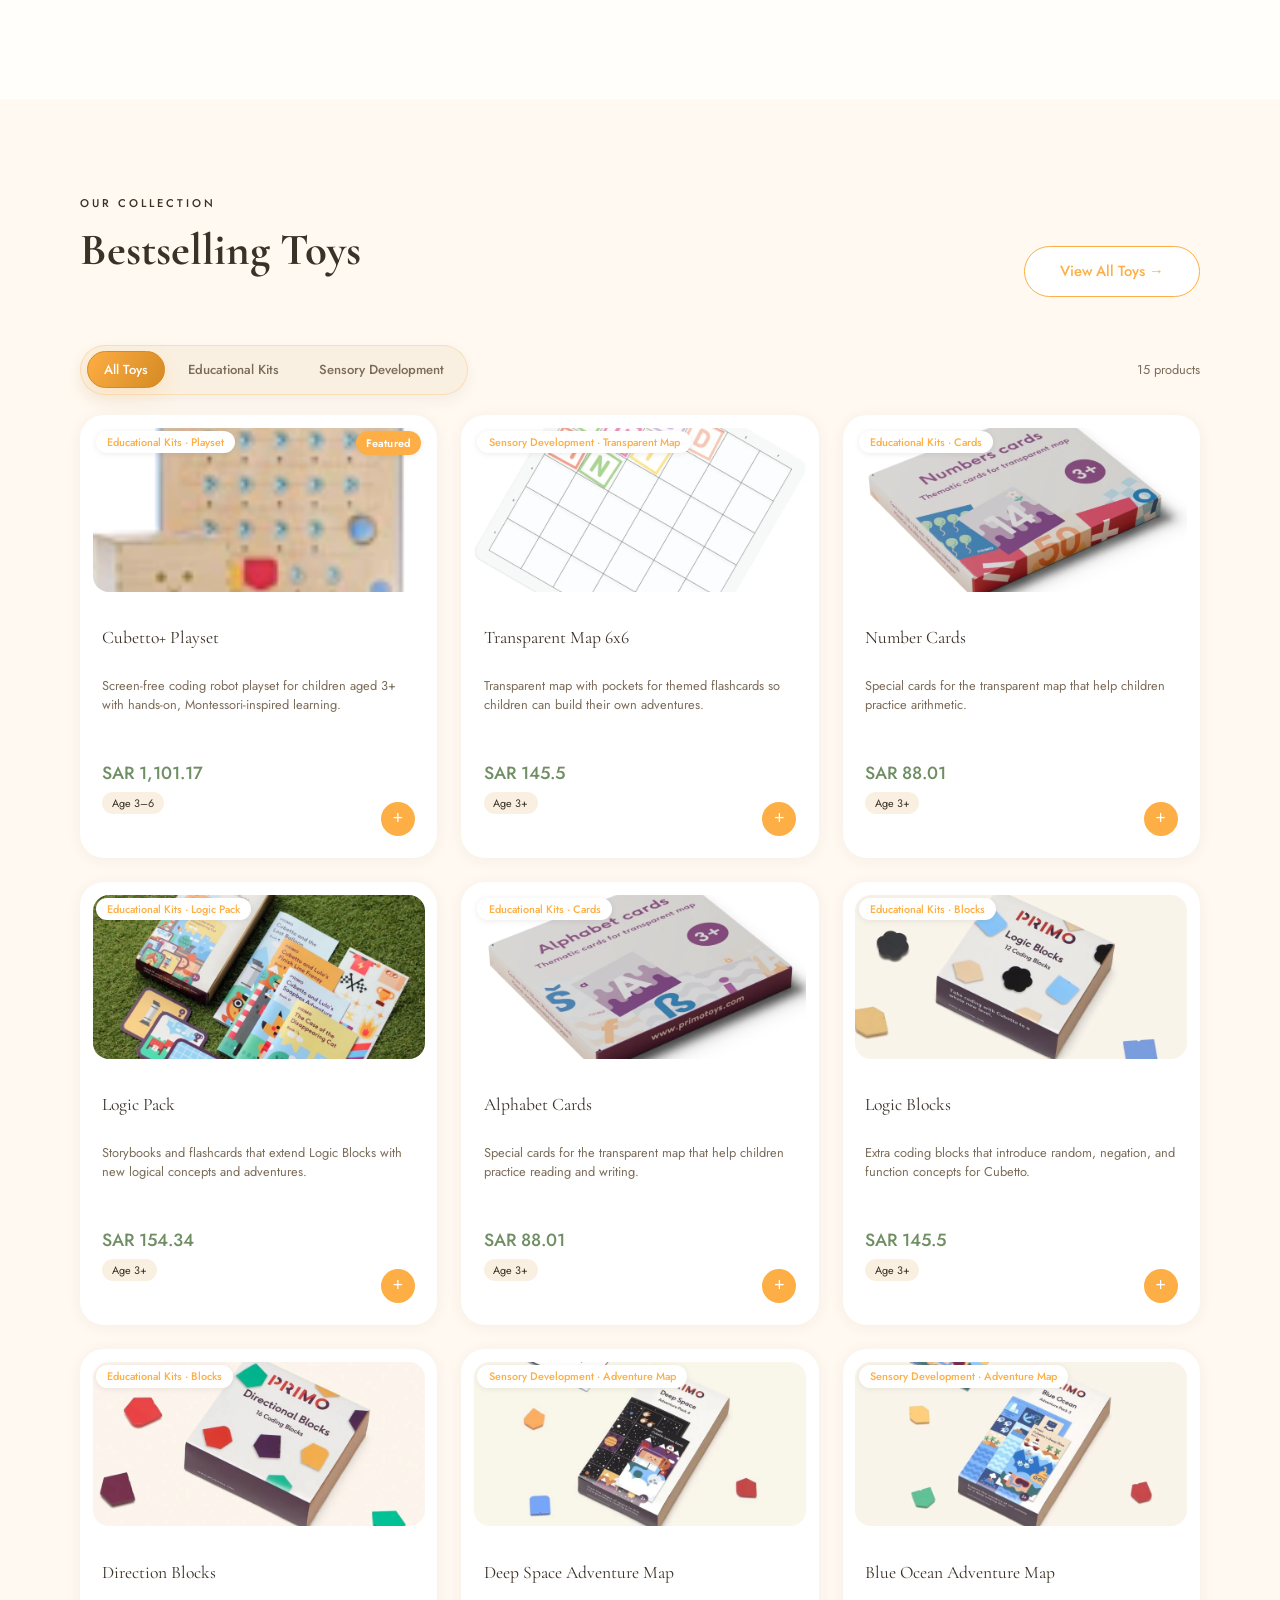
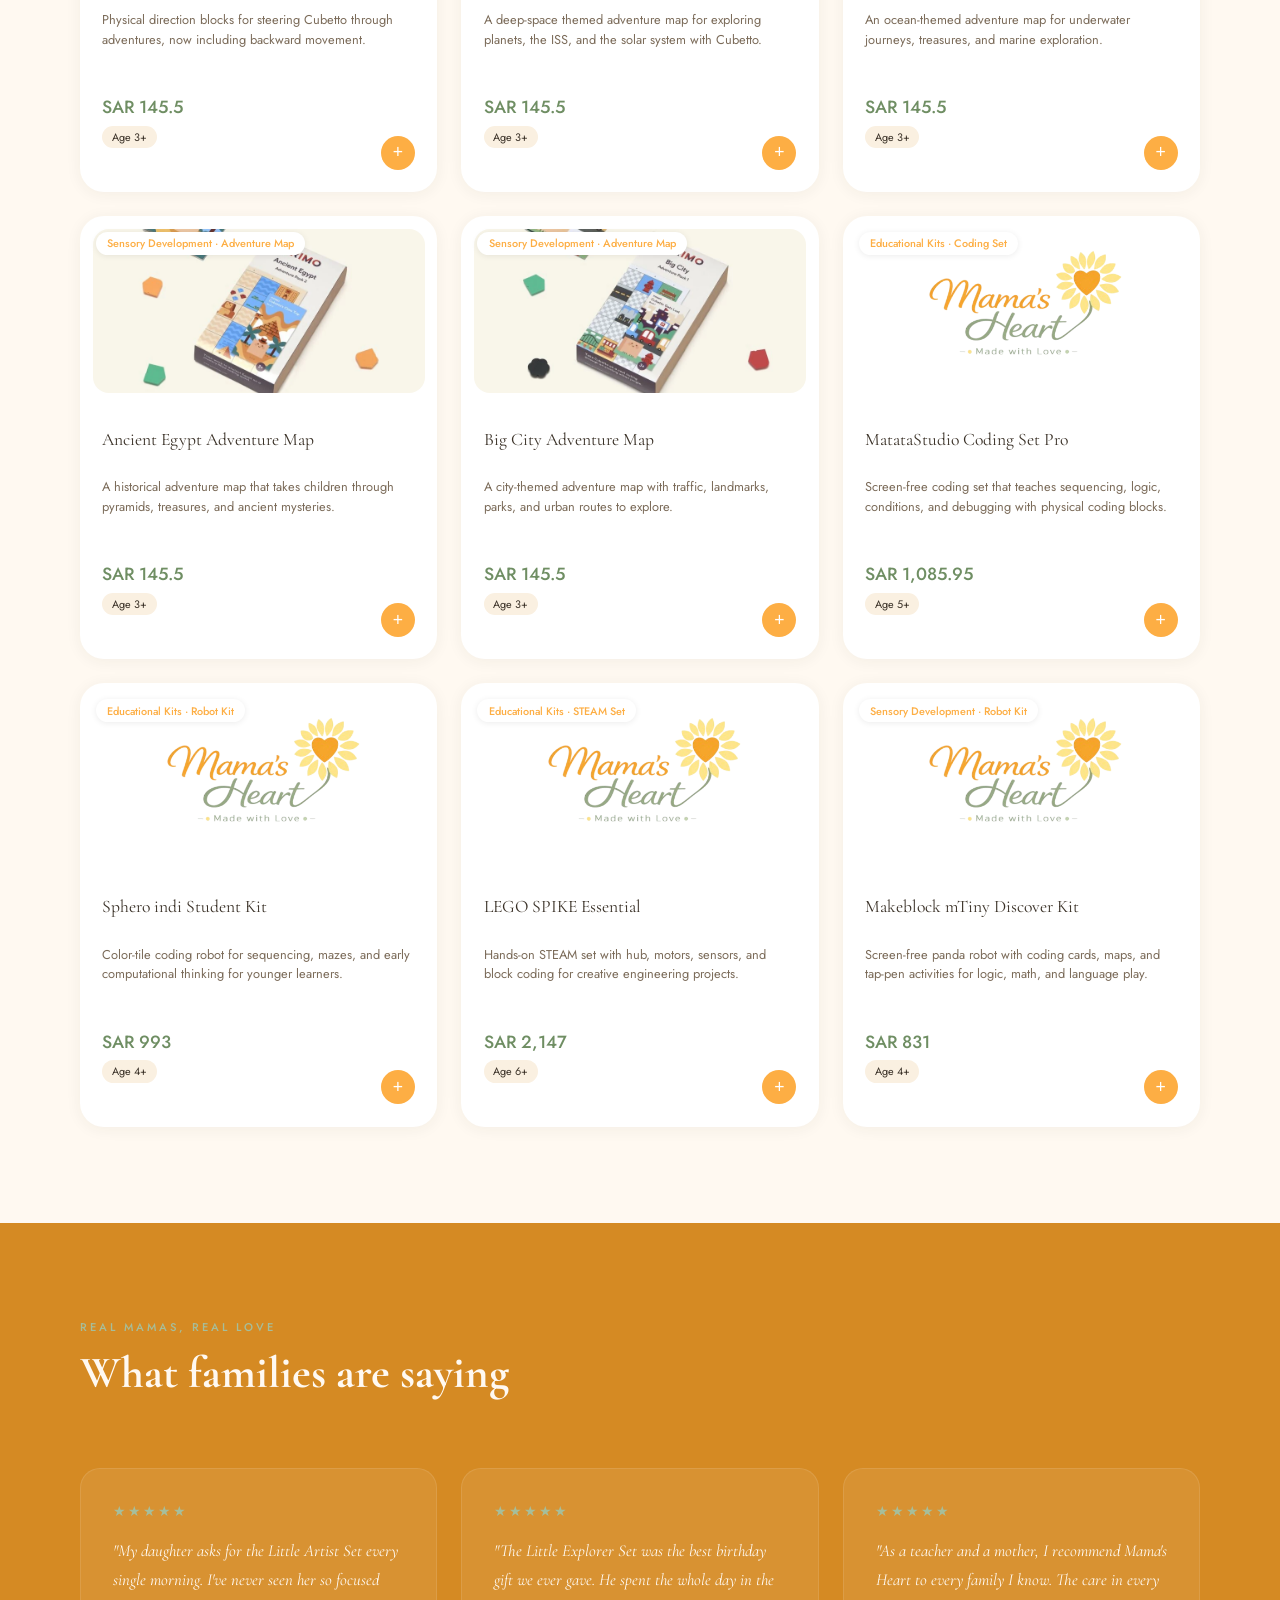
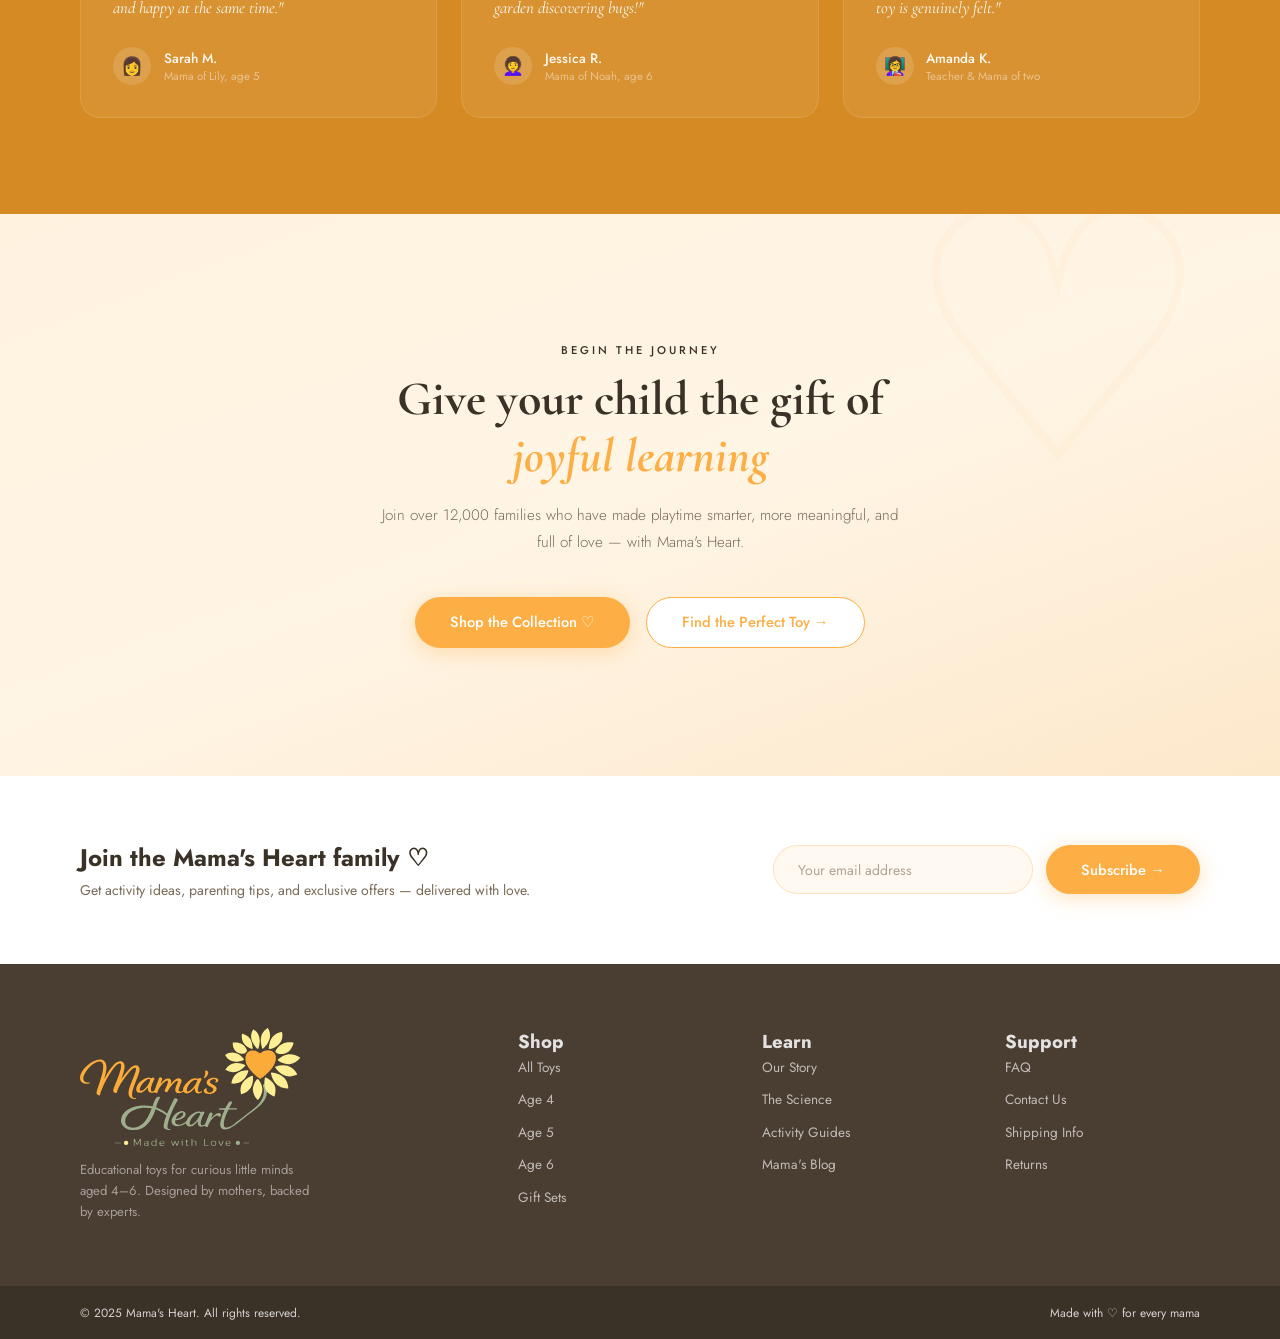
==== commit d38cc358: "Update desktop and mobile nav mapping and remove Books link" ====
--- a/index.html
+++ b/index.html
@@ -28,8 +28,7 @@
   </div>
   <ul class="nav-links">
     <li><a href="#products" data-i18n="nav.shopByCategory">Shop by Category</a></li>
-    <li><a href="#products" data-i18n="nav.gifting">Gifting</a></li>
-    <li><a href="#products" data-i18n="nav.books">Books</a></li>
+    <li><a href="#heroPromoRotator" data-i18n="nav.gifting">Gifting</a></li>
     <li><a href="#why" data-i18n="nav.ourPromise">Our Promise</a></li>
     <li><a href="#testimonials" data-i18n="nav.mamasSay">Mamas Say</a></li>
     <li><a href="#cta" data-i18n="nav.about">About</a></li>
@@ -53,8 +52,7 @@
 <!-- MOBILE MENU -->
 <div class="mobile-menu" id="mobileMenu">
   <a href="#products" class="mobile-link" data-i18n="nav.shopByCategory">Shop by Category</a>
-  <a href="#products" class="mobile-link" data-i18n="nav.gifting">Gifting</a>
-  <a href="#products" class="mobile-link" data-i18n="nav.books">Books</a>
+  <a href="#heroPromoRotator" class="mobile-link" data-i18n="nav.gifting">Gifting</a>
   <a href="#why"      class="mobile-link" data-i18n="nav.ourPromise">Our Promise</a>
   <a href="#testimonials" class="mobile-link" data-i18n="nav.mamasSay">Mamas Say</a>
   <a href="#cta"      class="mobile-link" data-i18n="nav.about">About</a>
--- a/assets/css/styles.css
+++ b/assets/css/styles.css
@@ -445,13 +445,17 @@
   .hero-promo-rotator {
     position: relative;
     display: grid;
+    grid-template-columns: minmax(0, 1fr);
+    grid-template-rows: minmax(0, 1fr) auto;
+    row-gap: 0.55rem;
     align-items: stretch;
     width: min(100%, 580px);
     margin-inline: auto;
     border-radius: 32px;
   }
   .hero-promo-slide {
-    grid-area: 1 / 1;
+    grid-column: 1;
+    grid-row: 1;
     position: relative;
     isolation: isolate;
     overflow: hidden;
@@ -491,8 +495,9 @@
       visibility 0ms linear 380ms;
   }
   .hero-promo-controls {
-    grid-area: 1 / 1;
-    align-self: start;
+    grid-column: 1;
+    grid-row: 2;
+    align-self: center;
     justify-self: center;
     z-index: 4;
     display: inline-flex;
@@ -502,7 +507,7 @@
     border: 1px solid var(--border-soft);
     border-radius: 999px;
     padding: 0.3rem 0.45rem;
-    margin-top: 0.65rem;
+    margin-top: 0;
     backdrop-filter: blur(10px);
     box-shadow: 0 10px 22px var(--promo-shadow-soft);
   }
@@ -586,6 +591,7 @@
     padding-inline-end: 0.25rem;
   }
   .hero-promo-subtitle {
+    grid-area: subtitle;
     font-size: clamp(0.92rem, 1.12vw, 1.02rem);
     color: var(--text-secondary);
     line-height: 1.62;
@@ -594,6 +600,7 @@
     padding-inline-end: 0.25rem;
   }
   .hero-promo-media-group {
+    grid-area: media;
     width: 100%;
     display: grid;
     place-items: center;
@@ -1369,7 +1376,7 @@
       transform: none;
     }
     .hero-promo-controls {
-      margin-top: 0.45rem;
+      margin-top: 0;
     }
 
     /* Trust bar */
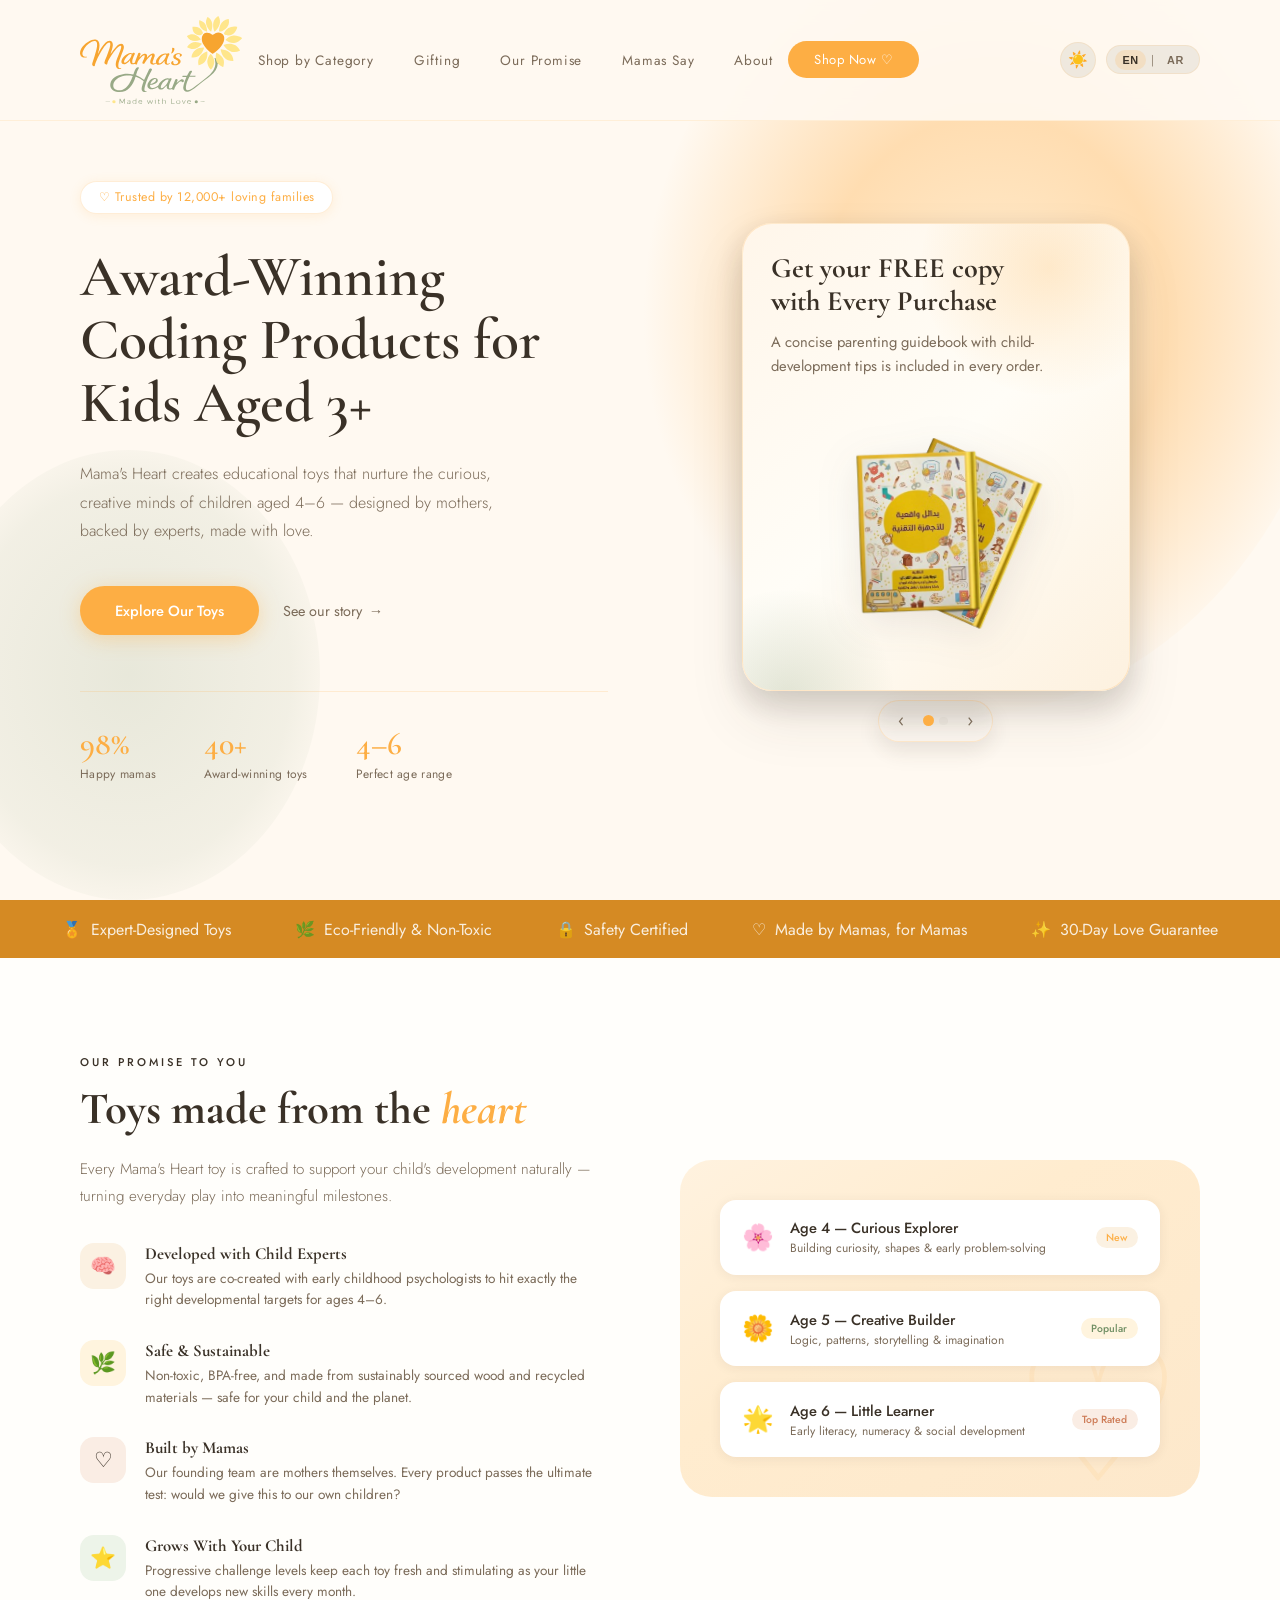
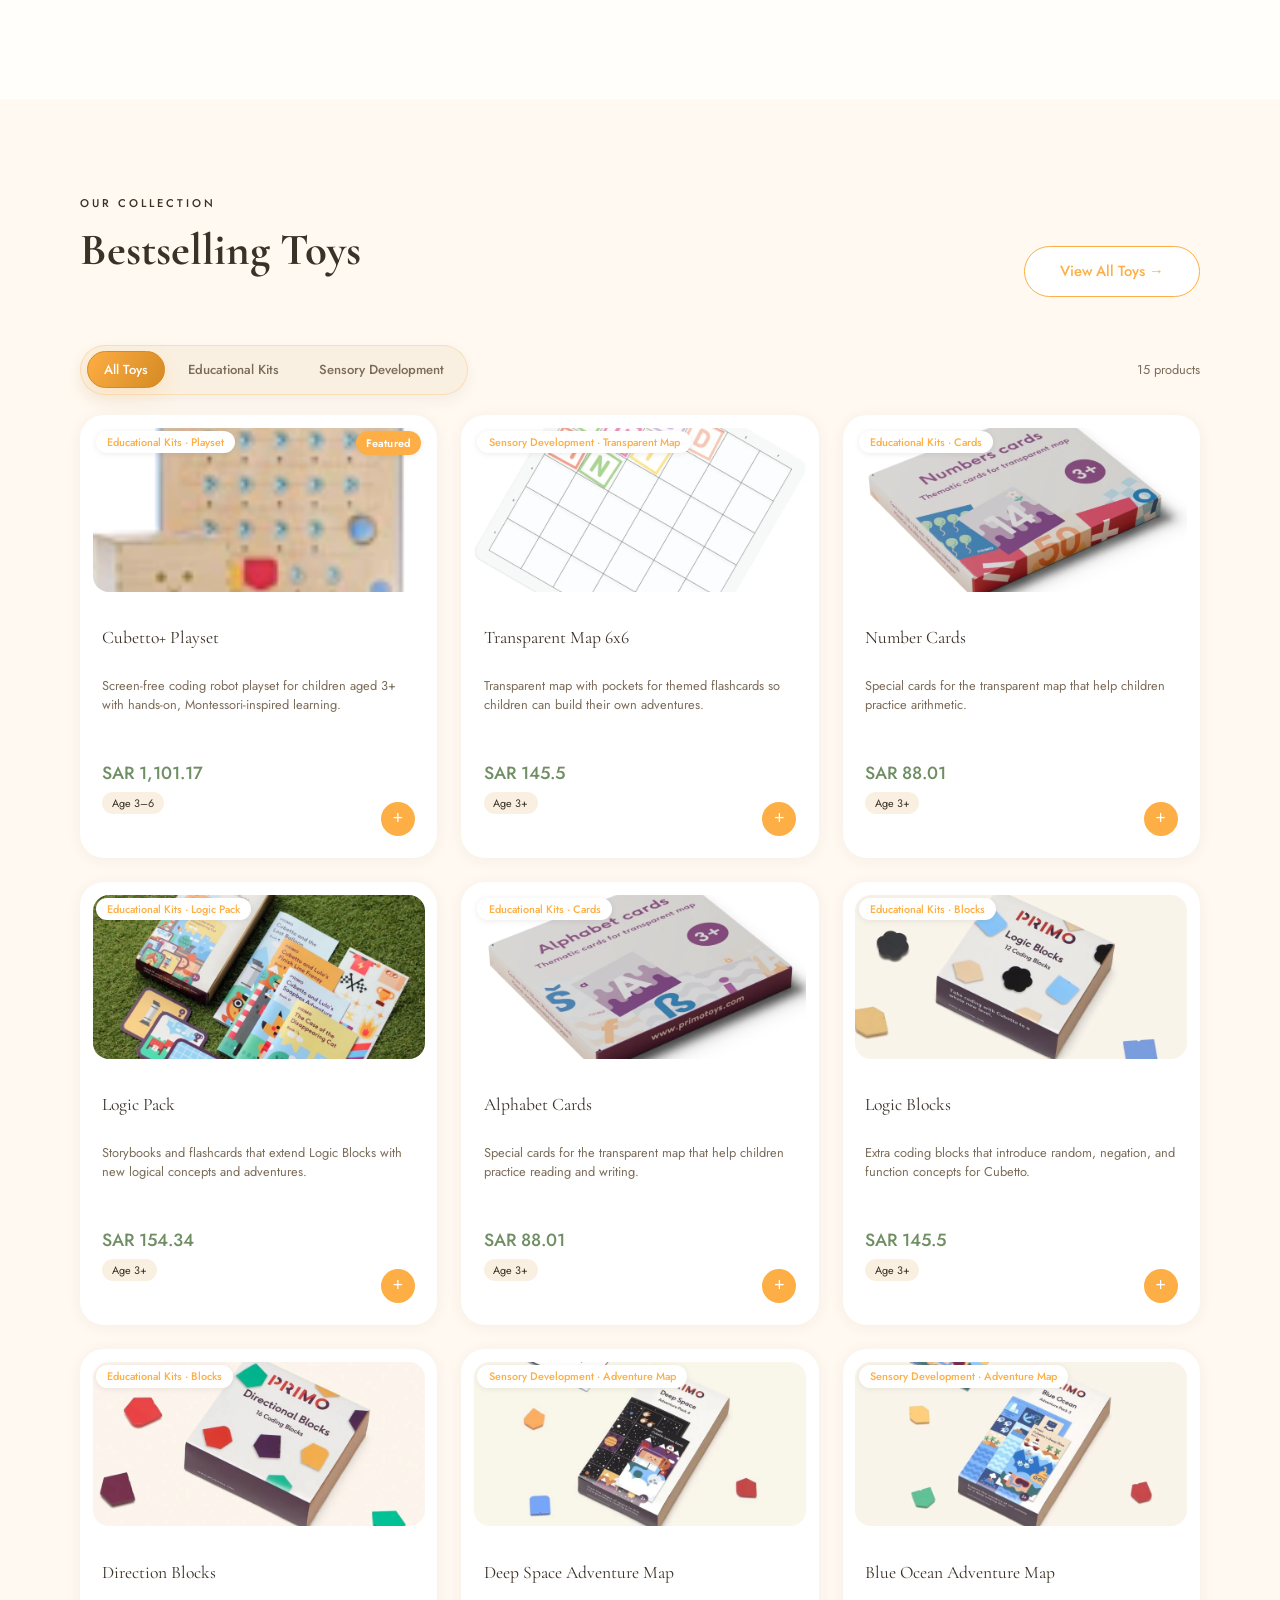
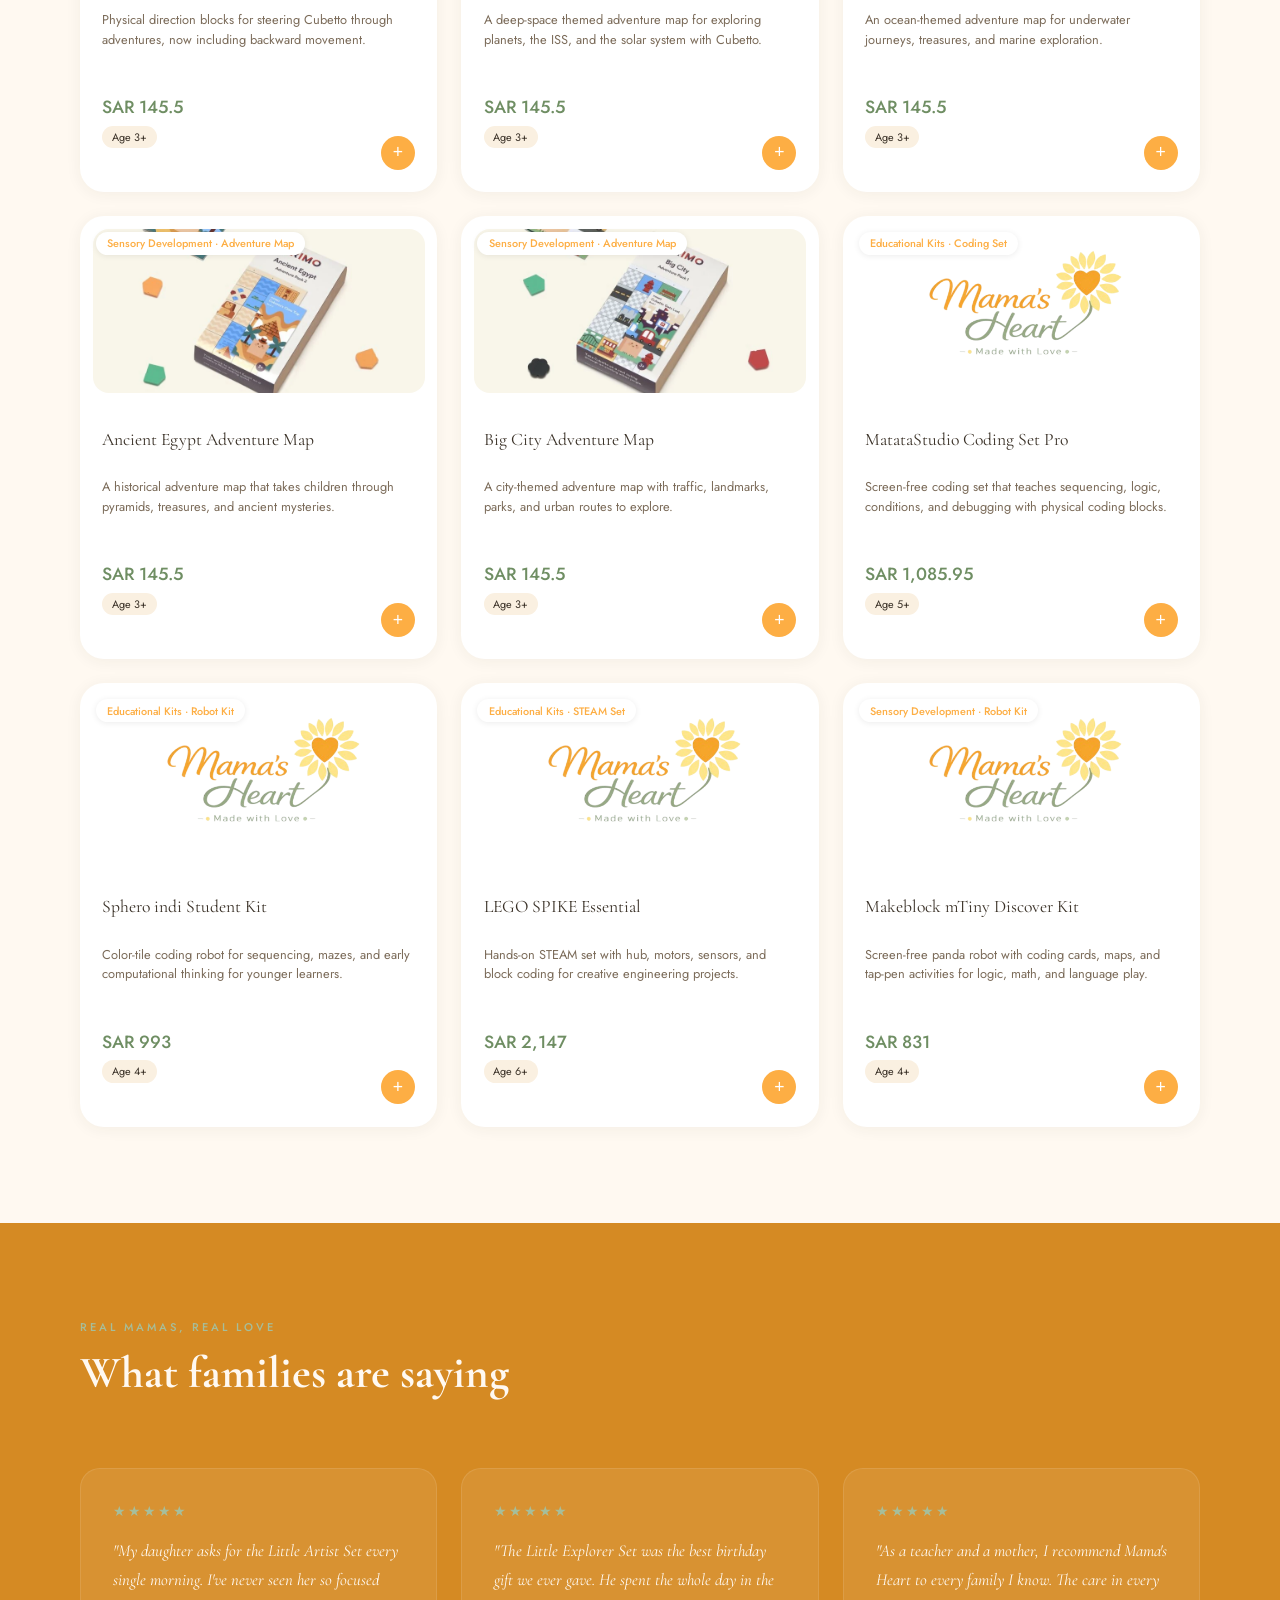
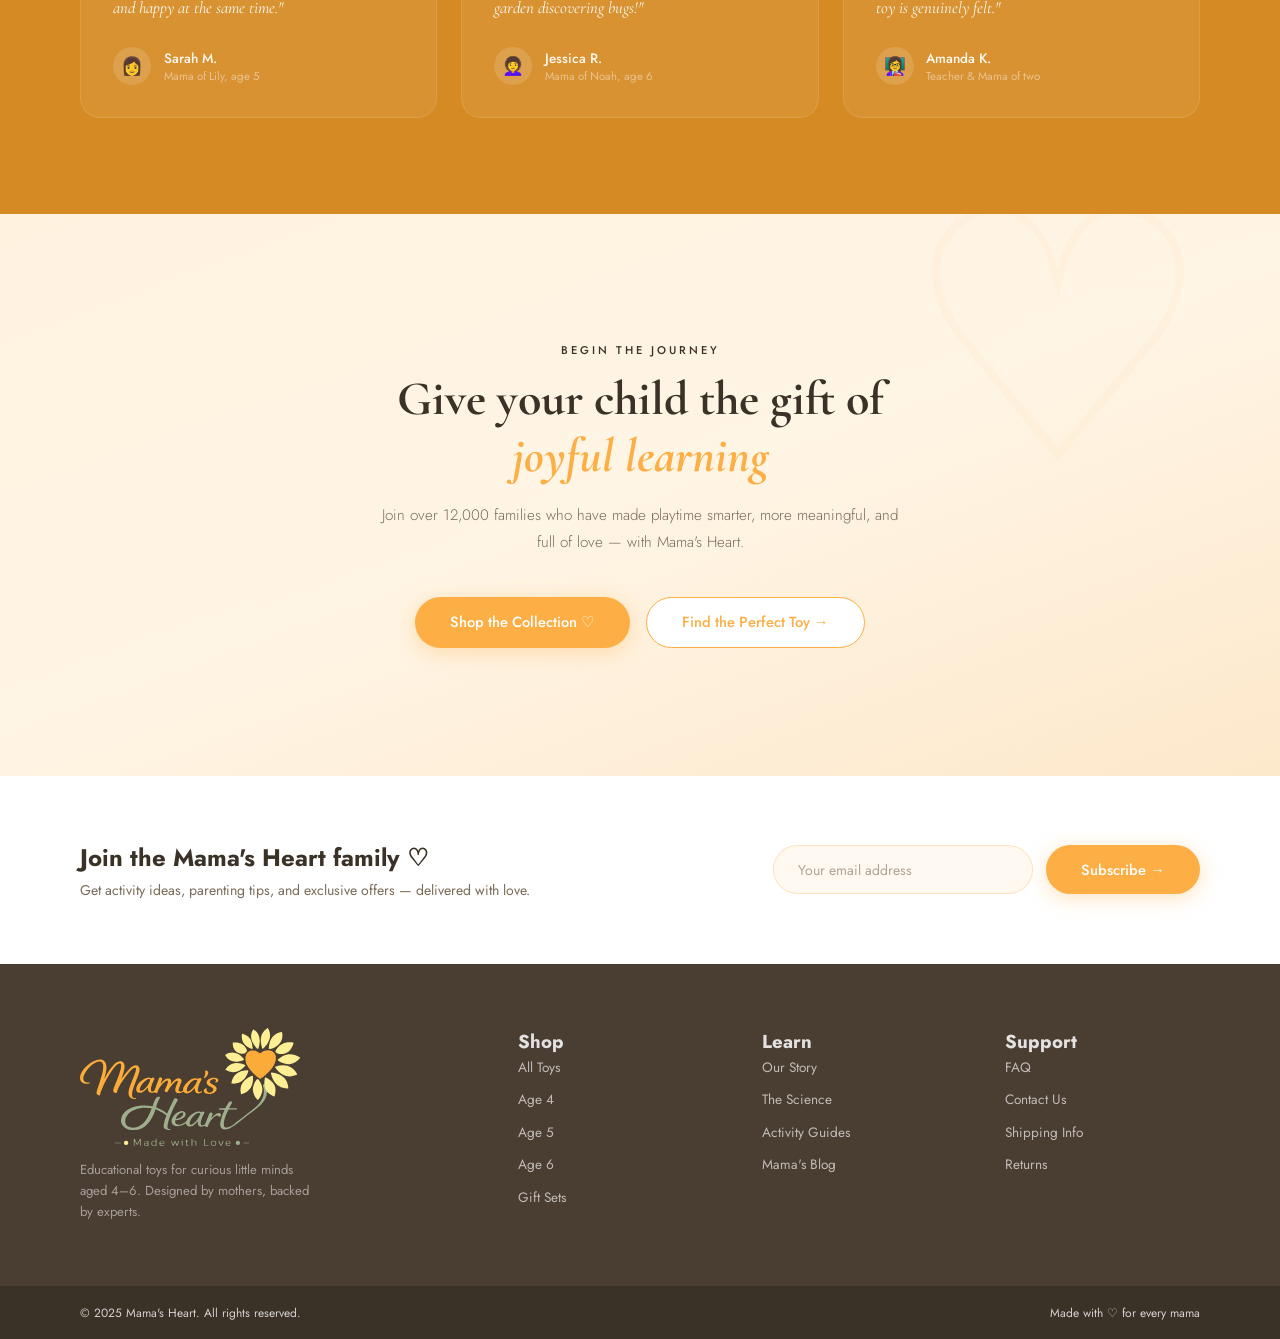
==== commit b5af558d: "Use existing Packaging4 asset to avoid binary addition" ====
--- a/index.html
+++ b/index.html
@@ -123,16 +123,9 @@
       <div class="hero-promo-media-group">
         <img
           class="hero-promo-image hero-promo-image--packaging"
-          src="./images/Packaging1.png"
+          src="./images/Packaging4.png"
           alt=""
           data-i18n-alt="hero.packagingPromo.images.primaryAlt"
-          loading="lazy"
-        >
-        <img
-          class="hero-promo-image hero-promo-image--packaging"
-          src="./images/Packaging3.png"
-          alt=""
-          data-i18n-alt="hero.packagingPromo.images.tertiaryAlt"
           loading="lazy"
         >
       </div>
--- a/assets/css/styles.css
+++ b/assets/css/styles.css
@@ -114,6 +114,9 @@
     --font-body-latin: 'Jost', 'Segoe UI', Tahoma, Arial, sans-serif;
     --font-heading-latin: 'Cormorant Garamond', serif;
     --font-body-arabic: 'Cairo', 'Noto Naskh Arabic', 'Noto Sans Arabic', 'Segoe UI', Tahoma, Arial, sans-serif;
+    --font-body: var(--font-body-latin);
+    --font-heading: var(--font-heading-latin);
+    --font-ui: var(--font-body-latin);
   }
 
 
@@ -232,7 +235,7 @@
   html { scroll-behavior:smooth; }
 
   body {
-    font-family: var(--font-body-latin);
+    font-family: var(--font-body);
     background: var(--bg-page);
     color: var(--text-primary);
     overflow-x: hidden;
@@ -384,7 +387,7 @@
   }
 
   h1 {
-    font-family:var(--font-heading-latin);
+    font-family:var(--font-heading);
     font-size: clamp(2.8rem, 4.5vw, 4rem);
     font-weight:600; line-height:1.1;
     color:var(--text-primary);
@@ -408,7 +411,7 @@
   .btn-primary {
     background:var(--brand-primary); color:var(--text-on-dark);
     border:none; padding:0.85rem 2.2rem;
-    border-radius:50px; font-family:'Jost',sans-serif;
+    border-radius:50px; font-family:var(--font-ui);
     font-size:0.92rem; font-weight:500; cursor:pointer;
     transition:all 0.2s;
     box-shadow:0 4px 20px var(--overlay-brand-strong);
@@ -416,7 +419,7 @@
   .btn-primary:hover { background:var(--brand-primary-dark); transform:translateY(-2px); box-shadow:0 8px 28px var(--overlay-brand-deep); }
   .btn-ghost {
     background:none; border:none;
-    color:var(--text-secondary); font-family:'Jost',sans-serif;
+    color:var(--text-secondary); font-family:var(--font-ui);
     font-size:0.9rem; cursor:pointer;
     display:flex; align-items:center; gap:0.4rem;
     transition:color 0.2s;
@@ -522,6 +525,7 @@
     width: 1.85rem;
     height: 1.85rem;
     border-radius: 50%;
+    font-family: var(--font-ui);
     font-size: 1.12rem;
     line-height: 1;
     transition: background-color 220ms ease, color 220ms ease, transform 220ms ease;
@@ -581,7 +585,7 @@
     background: radial-gradient(circle at 50% 50%, var(--promo-glow-accent) 0%, transparent 72%);
   }
   .hero-promo-title {
-    font-family: var(--font-heading-latin);
+    font-family: var(--font-heading);
     font-size: clamp(1.35rem, 2.2vw, 1.78rem);
     color: var(--text-primary);
     line-height: 1.18;
@@ -592,6 +596,7 @@
   }
   .hero-promo-subtitle {
     grid-area: subtitle;
+    font-family: var(--font-body);
     font-size: clamp(0.92rem, 1.12vw, 1.02rem);
     color: var(--text-secondary);
     line-height: 1.62;
@@ -613,10 +618,9 @@
     width: min(100%, 250px);
     max-width: 100%;
     max-height: 330px;
-    border-radius: 18px;
-    box-shadow:
-      0 18px 34px var(--promo-shadow),
-      0 0 0 1px var(--overlay-white-border);
+    border-radius: 0;
+    box-shadow: none;
+    filter: drop-shadow(0 10px 20px var(--promo-shadow-soft));
     object-fit: contain;
     align-self: center;
     margin-block-start: 0.35rem;
@@ -643,22 +647,21 @@
     max-width: 34ch;
   }
   .hero-promo-slide--packaging .hero-promo-media-group {
-    grid-template-columns: repeat(2, minmax(0, 1fr));
-    gap: 0.75rem;
+    width: 100%;
+    grid-template-columns: minmax(0, 1fr);
     justify-items: center;
-    align-items: start;
+    align-items: center;
+    min-height: 230px;
   }
   .hero-promo-slide--packaging .hero-promo-image {
-    width: min(100%, 230px);
-    max-width: 220px;
-    aspect-ratio: 4 / 5;
-    object-fit: cover;
-    border-radius: 14px;
+    width: min(100%, 320px);
+    max-width: 320px;
+    max-height: 100%;
+    aspect-ratio: auto;
+    object-fit: contain;
+    border-radius: 0;
     transform: none;
-  }
-  .hero-promo-slide--packaging .hero-promo-image:nth-child(2) {
-    justify-self: start;
-    transform: rotate(2deg);
+    margin-block-start: 0;
   }
   @keyframes fadeUp {
     from { opacity:0; transform:translateY(22px); }
@@ -748,7 +751,7 @@
     margin-bottom:0.8rem;
   }
   .section-title {
-    font-family:var(--font-heading-latin);
+    font-family:var(--font-heading);
     font-size:clamp(2rem,3.5vw,2.8rem);
     color:var(--text-primary); line-height:1.2;
     margin-bottom:1.2rem;
@@ -848,7 +851,7 @@
     color:var(--text-secondary);
     border-radius:999px;
     padding:0.5rem 1rem;
-    font-family:'Jost',sans-serif;
+    font-family:var(--font-ui);
     font-size:0.82rem;
     font-weight:500;
     cursor:pointer;
@@ -923,7 +926,7 @@
     gap:0.45rem;
   }
   .product-name {
-    font-family:var(--font-heading-latin);
+    font-family:var(--font-heading);
     font-size:1.1rem; margin-bottom:0.3rem; color:var(--text-primary);
     min-height:2.3rem;
   }
@@ -1013,7 +1016,7 @@
   .btn-outline {
     background:var(--bg-surface); color:var(--brand-primary);
     border:1.5px solid var(--brand-primary); padding:0.85rem 2.2rem;
-    border-radius:50px; font-family:'Jost',sans-serif;
+    border-radius:50px; font-family:var(--font-ui);
     font-size:0.92rem; font-weight:500; cursor:pointer;
     transition:all 0.2s;
   }
@@ -1026,14 +1029,14 @@
     gap:3rem; padding:4rem 5rem;
   }
   .newsletter h3 {
-    font-family:var(--font-heading-latin);
+    font-family:var(--font-heading);
     font-size:1.6rem; color:var(--text-primary);
   }
   .newsletter p { font-size:0.88rem; color:var(--text-secondary); margin-top:0.3rem; }
   .newsletter-form { display:flex; gap:0.8rem; flex-shrink:0; }
   .newsletter-form input {
     border:1.5px solid var(--border-input); border-radius:50px;
-    padding:0.75rem 1.5rem; font-family:'Jost',sans-serif;
+    padding:0.75rem 1.5rem; font-family:var(--font-ui);
     font-size:0.88rem; color:var(--text-primary); outline:none;
     width:260px; background:var(--bg-page);
     transition:border-color 0.2s;
@@ -1171,16 +1174,20 @@
   html[dir="rtl"] .newsletter-form { flex-direction:row-reverse; }
   html[dir="rtl"] .product-footer { flex-direction:row-reverse; }
 
+  html[lang="ar"] {
+    --font-body: var(--font-body-arabic);
+    --font-heading: var(--font-body-arabic);
+    --font-ui: var(--font-body-arabic);
+  }
   html[lang="ar"] body {
-    font-family: var(--font-body-arabic);
     line-height: 1.7;
   }
   html[lang="ar"] h1,
   html[lang="ar"] .section-title,
+  html[lang="ar"] .hero-promo-title,
   html[lang="ar"] .product-name,
   html[lang="ar"] .why-feature h4,
   html[lang="ar"] .newsletter h3 {
-    font-family: var(--font-body-arabic);
     font-weight: 600;
     letter-spacing: 0;
     line-height: 1.35;
@@ -1238,8 +1245,7 @@
   [dir="rtl"] .hero-promo-image {
     transform: rotate(1.25deg) translateY(1px);
   }
-  [dir="rtl"] .hero-promo-slide--packaging .hero-promo-image:nth-child(2) {
-    justify-self: end;
+  [dir="rtl"] .hero-promo-slide--packaging .hero-promo-image {
     transform: rotate(-2deg);
   }
   html[lang="ar"] .product-tag,
@@ -1367,12 +1373,11 @@
     }
     .hero-promo-slide--packaging .hero-promo-media-group {
       width: 100%;
-      grid-template-columns: repeat(2, minmax(0, 1fr));
-      gap: 0.5rem;
-    }
-    .hero-promo-slide--packaging .hero-promo-image:nth-child(1),
-    .hero-promo-slide--packaging .hero-promo-image:nth-child(2) {
-      justify-self: center;
+      grid-template-columns: minmax(0, 1fr);
+      min-height: 200px;
+    }
+    .hero-promo-slide--packaging .hero-promo-image {
+      width: min(100%, 260px);
       transform: none;
     }
     .hero-promo-controls {
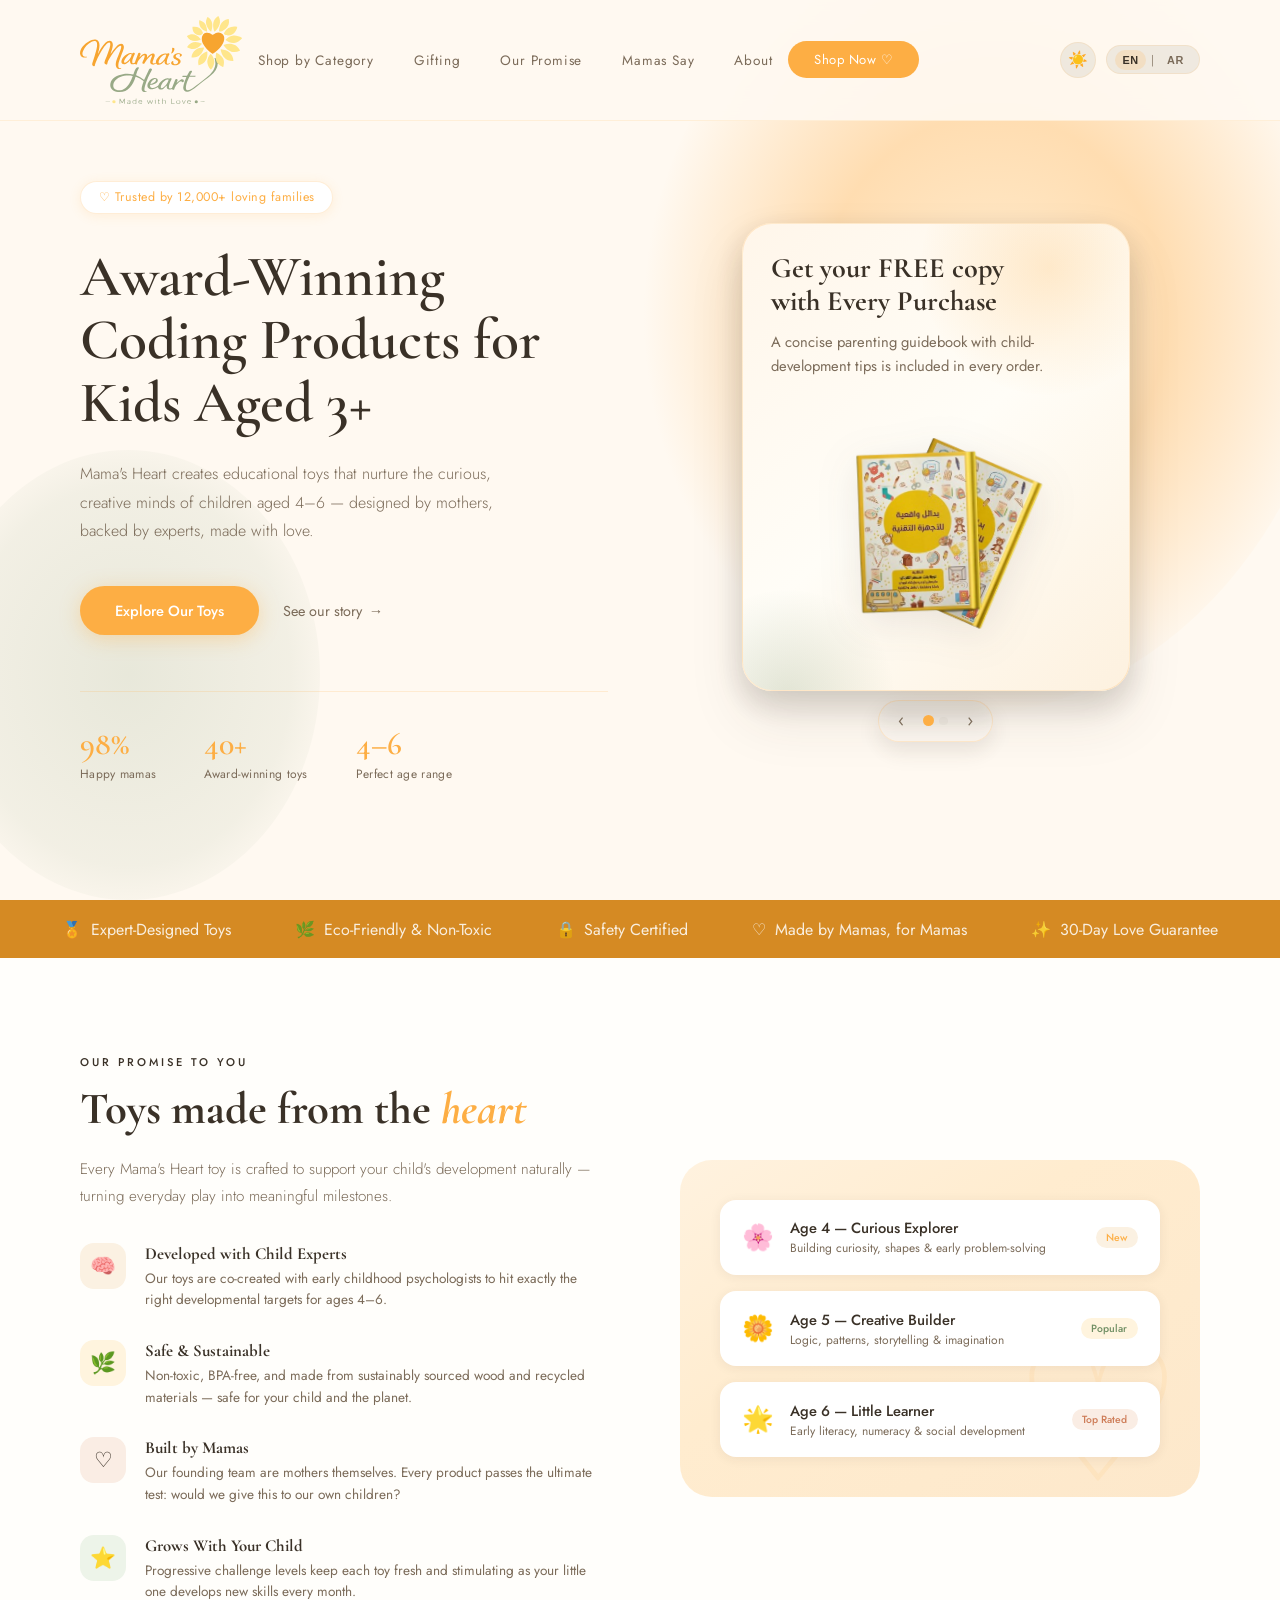
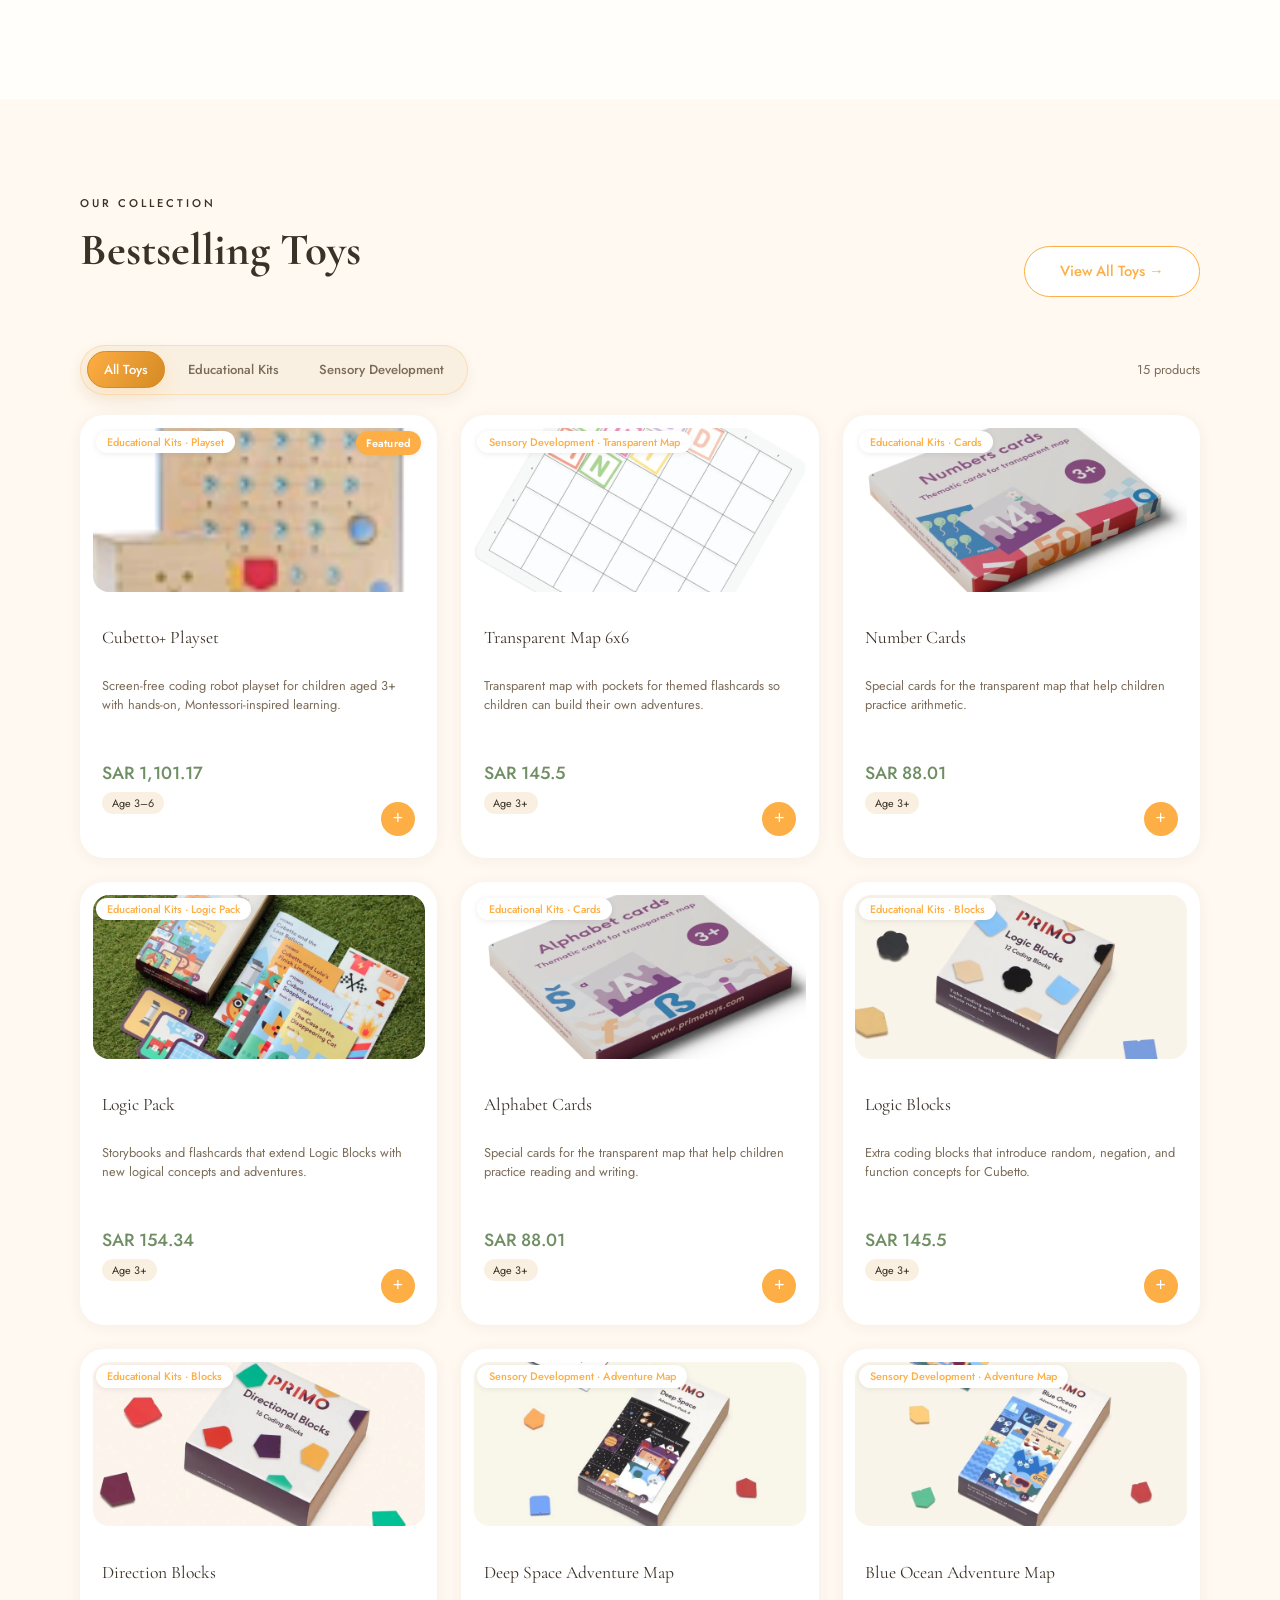
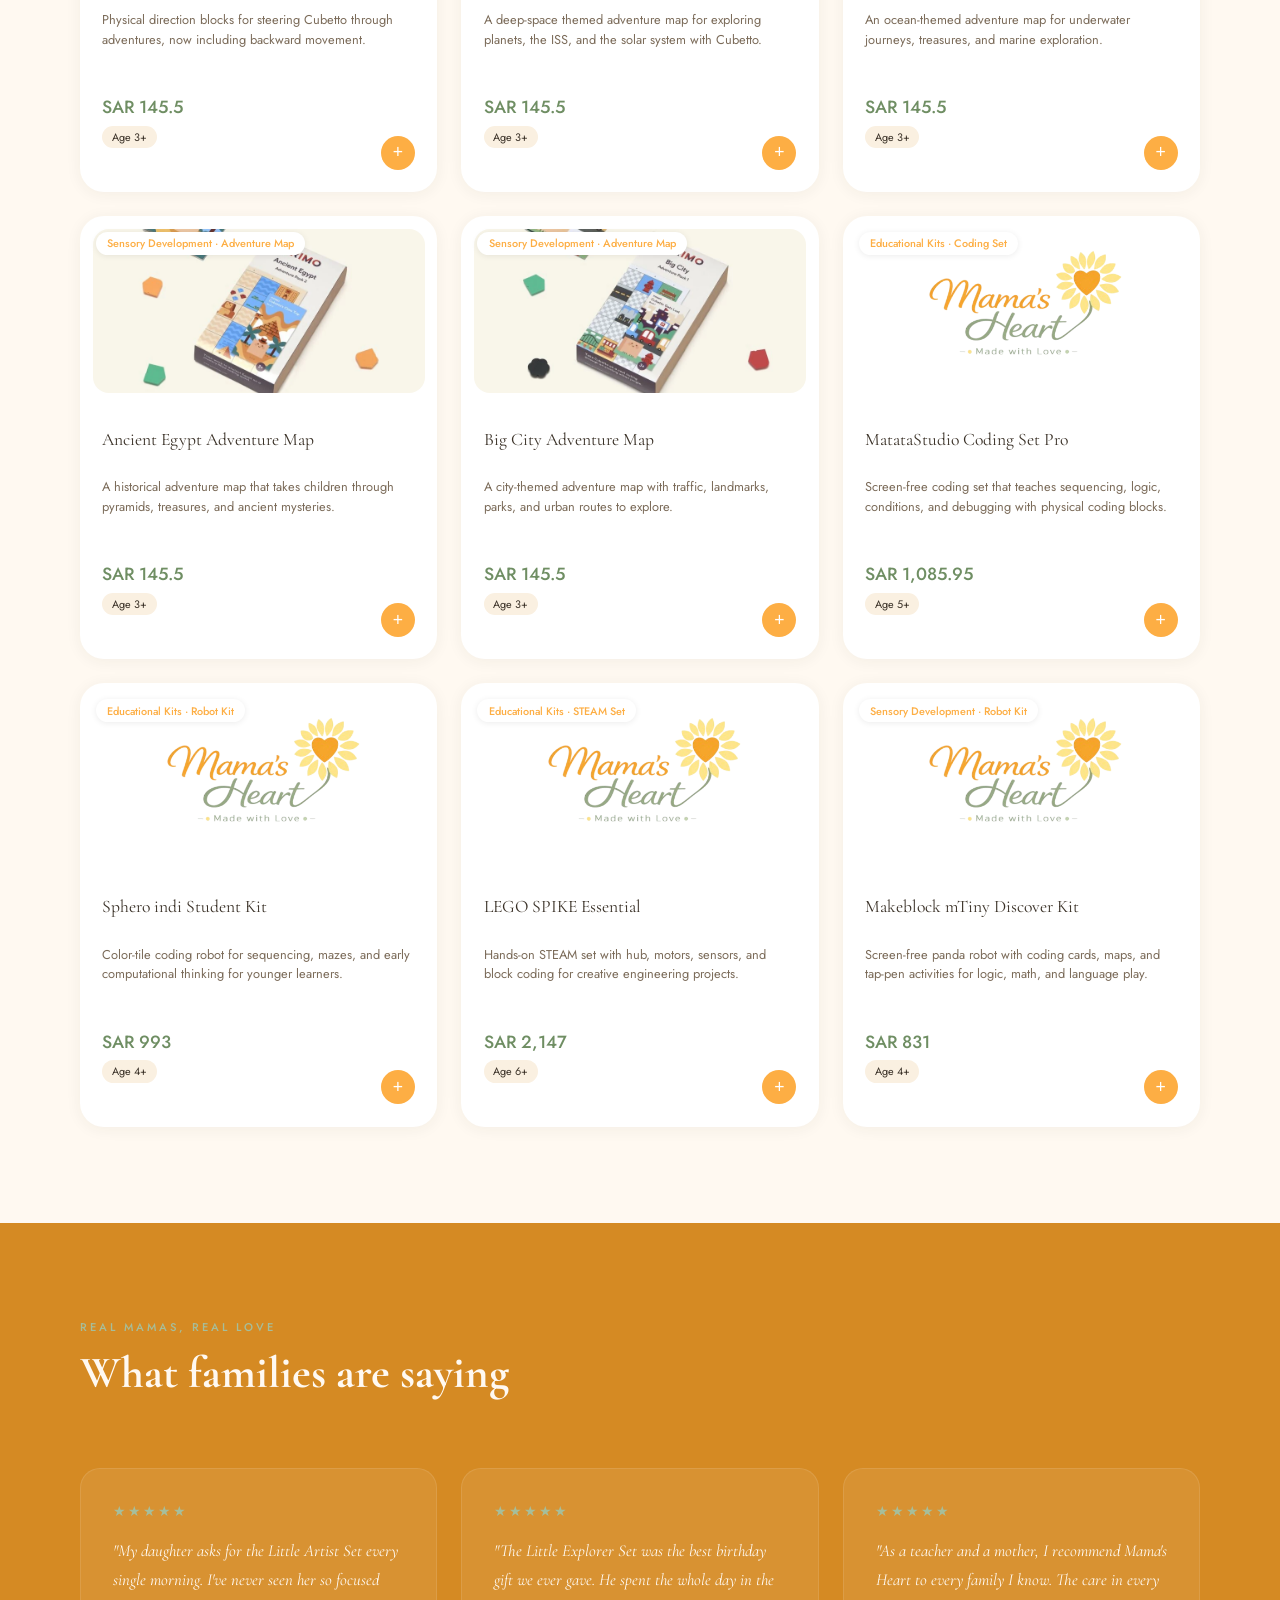
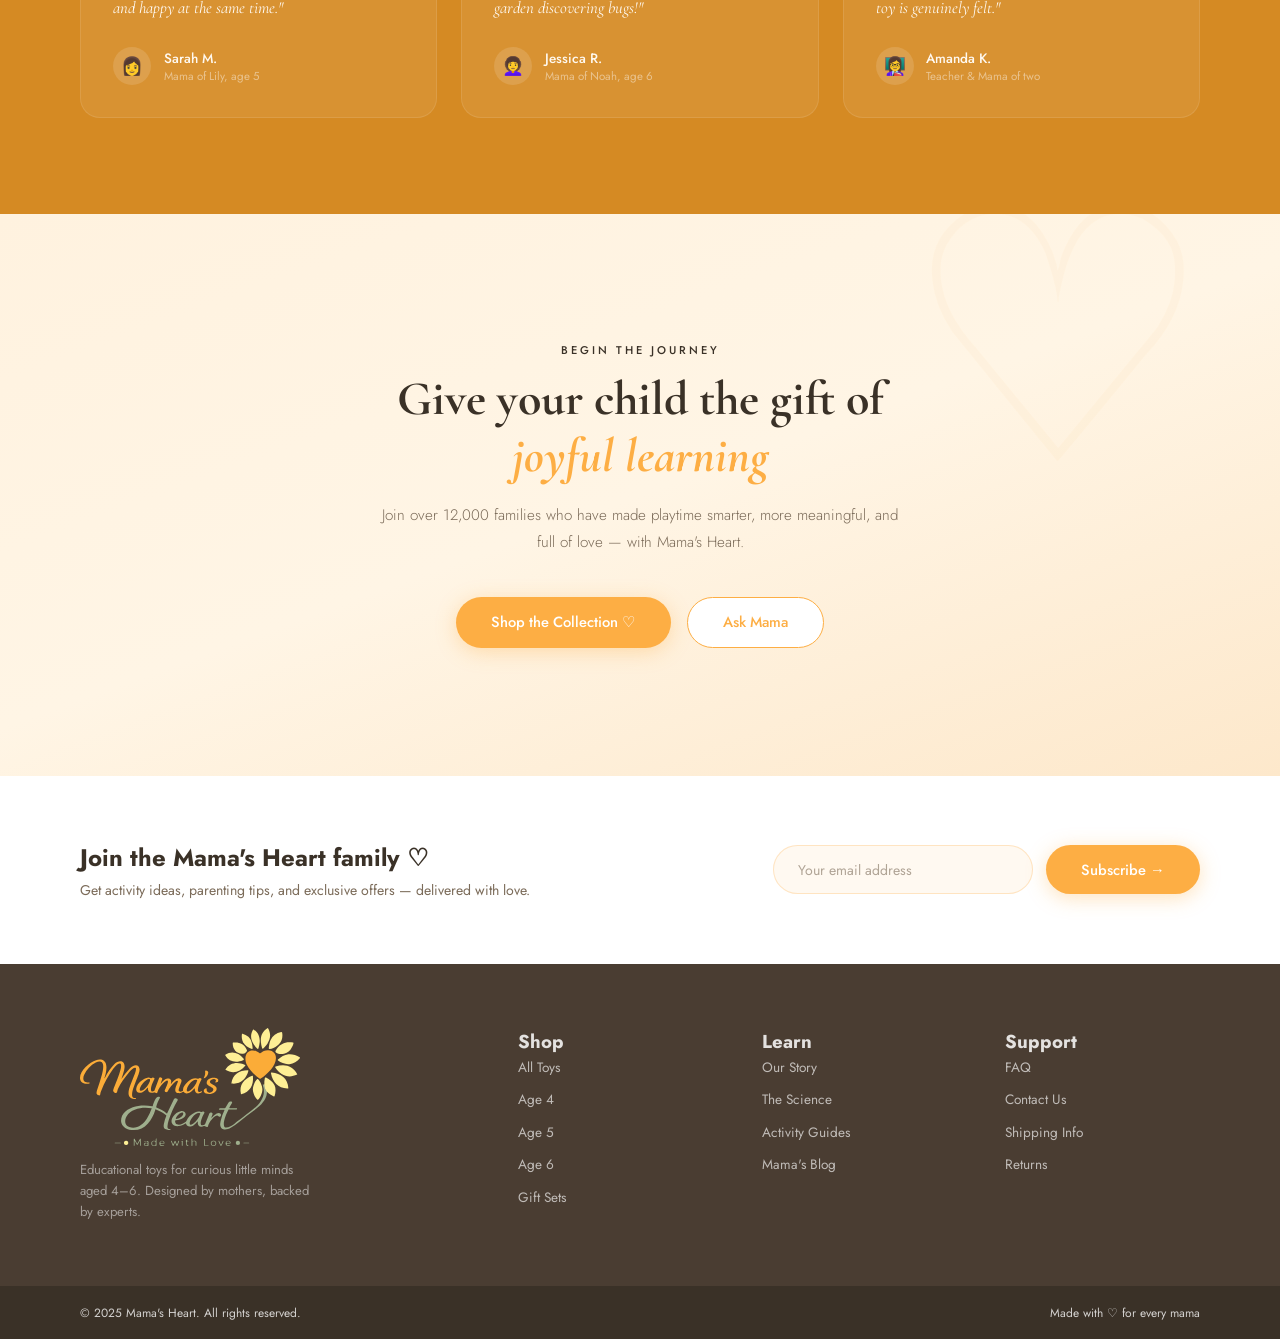
==== commit 2781d8e5: "Add Ask Mama localized chat modal interaction layer" ====
--- a/index.html
+++ b/index.html
@@ -267,9 +267,49 @@
   <p class="section-sub" data-i18n="cta.subtitle">Join over 12,000 families who have made playtime smarter, more meaningful, and full of love — with Mama's Heart.</p>
   <div class="cta-actions">
     <button class="btn-primary" data-i18n="cta.actions.shop">Shop the Collection ♡</button>
-    <button class="btn-outline" data-i18n="cta.actions.find">Find the Perfect Toy →</button>
-  </div>
-</section>
+    <button class="btn-outline" id="askMamaButton" data-i18n="cta.actions.askMama">Ask Mama</button>
+  </div>
+</section>
+
+<div class="chat-modal-overlay" id="chatModalOverlay" hidden>
+  <section
+    class="chat-modal"
+    id="chatModal"
+    role="dialog"
+    aria-modal="true"
+    aria-hidden="true"
+    aria-labelledby="chatModalTitle"
+  >
+    <header class="chat-modal-header">
+      <h3 class="chat-modal-title" id="chatModalTitle" data-i18n="chat.title">Ask Mama</h3>
+      <button
+        type="button"
+        class="chat-modal-close"
+        id="chatModalClose"
+        aria-label="Close chat"
+        data-i18n-aria-label="chat.closeAriaLabel"
+      >
+        ×
+      </button>
+    </header>
+    <div class="chat-modal-messages" id="chatModalMessages" aria-live="polite">
+      <article class="chat-message chat-message--assistant">
+        <p data-i18n="chat.helperIntro">Hi mama ♡ Tell me your child’s age and interests, and I’ll help you choose a toy.</p>
+      </article>
+    </div>
+    <form class="chat-modal-form" id="chatModalForm">
+      <label class="sr-only" for="chatModalInput" data-i18n="chat.inputLabel">Type your message</label>
+      <input
+        type="text"
+        id="chatModalInput"
+        data-i18n-placeholder="chat.placeholder"
+        placeholder="Ask Mama anything…"
+        autocomplete="off"
+      >
+      <button type="submit" class="btn-primary chat-modal-send" data-i18n="chat.send">Send</button>
+    </form>
+  </section>
+</div>
 
 <!-- NEWSLETTER -->
 <div class="newsletter">
--- a/assets/css/styles.css
+++ b/assets/css/styles.css
@@ -1022,6 +1022,119 @@
   }
   .btn-outline:hover { background:var(--brand-primary); color:var(--text-on-dark); }
 
+  /* ── ASK MAMA CHAT MODAL ── */
+  .chat-modal-overlay {
+    position: fixed;
+    inset: 0;
+    z-index: 1600;
+    display: grid;
+    place-items: end;
+    background: var(--overlay-black-soft);
+    padding: clamp(1rem, 3vw, 2rem);
+  }
+  .chat-modal-overlay[hidden] { display: none; }
+  .chat-modal {
+    width: min(100%, 420px);
+    max-height: min(82vh, 680px);
+    display: flex;
+    flex-direction: column;
+    border-radius: 22px;
+    border: 1px solid var(--border-soft);
+    background: var(--bg-surface-warm);
+    box-shadow: 0 18px 45px var(--overlay-surface-shadow);
+    overflow: hidden;
+  }
+  .chat-modal-header {
+    display: flex;
+    align-items: center;
+    justify-content: space-between;
+    gap: 0.75rem;
+    padding: 1rem 1.1rem;
+    border-bottom: 1px solid var(--border-subtle);
+    background: linear-gradient(180deg, var(--overlay-brand-soft), transparent);
+  }
+  .chat-modal-title {
+    font-family: var(--font-heading);
+    color: var(--text-primary);
+    font-size: 1.3rem;
+    line-height: 1.2;
+  }
+  .chat-modal-close {
+    appearance: none;
+    border: 1px solid var(--border-subtle);
+    background: var(--bg-surface);
+    color: var(--text-secondary);
+    width: 2rem;
+    height: 2rem;
+    border-radius: 999px;
+    cursor: pointer;
+    font-size: 1.2rem;
+    line-height: 1;
+  }
+  .chat-modal-close:hover {
+    color: var(--brand-primary-dark);
+    border-color: var(--border-soft);
+  }
+  .chat-modal-messages {
+    padding: 1rem 1.1rem;
+    flex: 1;
+    overflow-y: auto;
+    display: flex;
+    flex-direction: column;
+    gap: 0.7rem;
+  }
+  .chat-message {
+    max-width: 92%;
+    border-radius: 16px;
+    padding: 0.65rem 0.85rem;
+    font-size: 0.95rem;
+    line-height: 1.5;
+  }
+  .chat-message--assistant {
+    align-self: flex-start;
+    background: var(--overlay-brand-soft);
+    color: var(--text-primary);
+    border: 1px solid var(--border-subtle);
+  }
+  .chat-modal-form {
+    padding: 0.9rem 1rem 1rem;
+    border-top: 1px solid var(--border-subtle);
+    display: grid;
+    grid-template-columns: minmax(0, 1fr) auto;
+    gap: 0.55rem;
+    align-items: center;
+  }
+  .chat-modal-form input {
+    min-width: 0;
+    border: 1.5px solid var(--border-input);
+    border-radius: 999px;
+    padding: 0.65rem 0.9rem;
+    font-family: var(--font-ui);
+    background: var(--bg-page);
+    color: var(--text-primary);
+  }
+  .chat-modal-form input:focus-visible,
+  .chat-modal-close:focus-visible {
+    outline: 2px solid var(--mobile-menu-focus-ring);
+    outline-offset: 2px;
+  }
+  .chat-modal-send {
+    width: auto;
+    white-space: nowrap;
+    padding-inline: 1.1rem;
+  }
+  .sr-only {
+    position: absolute;
+    width: 1px;
+    height: 1px;
+    padding: 0;
+    margin: -1px;
+    overflow: hidden;
+    clip: rect(0, 0, 0, 0);
+    white-space: nowrap;
+    border: 0;
+  }
+
   /* ── NEWSLETTER ── */
   .newsletter {
     background:var(--bg-surface);
@@ -1248,6 +1361,16 @@
   [dir="rtl"] .hero-promo-slide--packaging .hero-promo-image {
     transform: rotate(-2deg);
   }
+  [dir="rtl"] .chat-modal-overlay {
+    place-items: end;
+  }
+  [dir="rtl"] .chat-modal-header,
+  [dir="rtl"] .chat-modal-form {
+    direction: rtl;
+  }
+  [dir="rtl"] .chat-message--assistant {
+    align-self: flex-end;
+  }
   html[lang="ar"] .product-tag,
   html[lang="ar"] .product-featured-badge {
     max-inline-size: calc(100% - 2rem);
@@ -1423,6 +1546,21 @@
     .cta-section::before { font-size:12rem; }
     .cta-actions { flex-direction:column; }
     .cta-actions button { width:100%; }
+    .chat-modal-overlay {
+      place-items: end center;
+      padding: 0.75rem;
+    }
+    .chat-modal {
+      width: min(100%, 560px);
+      max-height: min(85vh, 640px);
+      border-radius: 18px;
+    }
+    .chat-modal-form {
+      grid-template-columns: 1fr;
+    }
+    .chat-modal-send {
+      width: 100%;
+    }
 
     /* Newsletter */
     .newsletter { padding:2.5rem 1.5rem; flex-direction:column; gap:1.2rem; }
